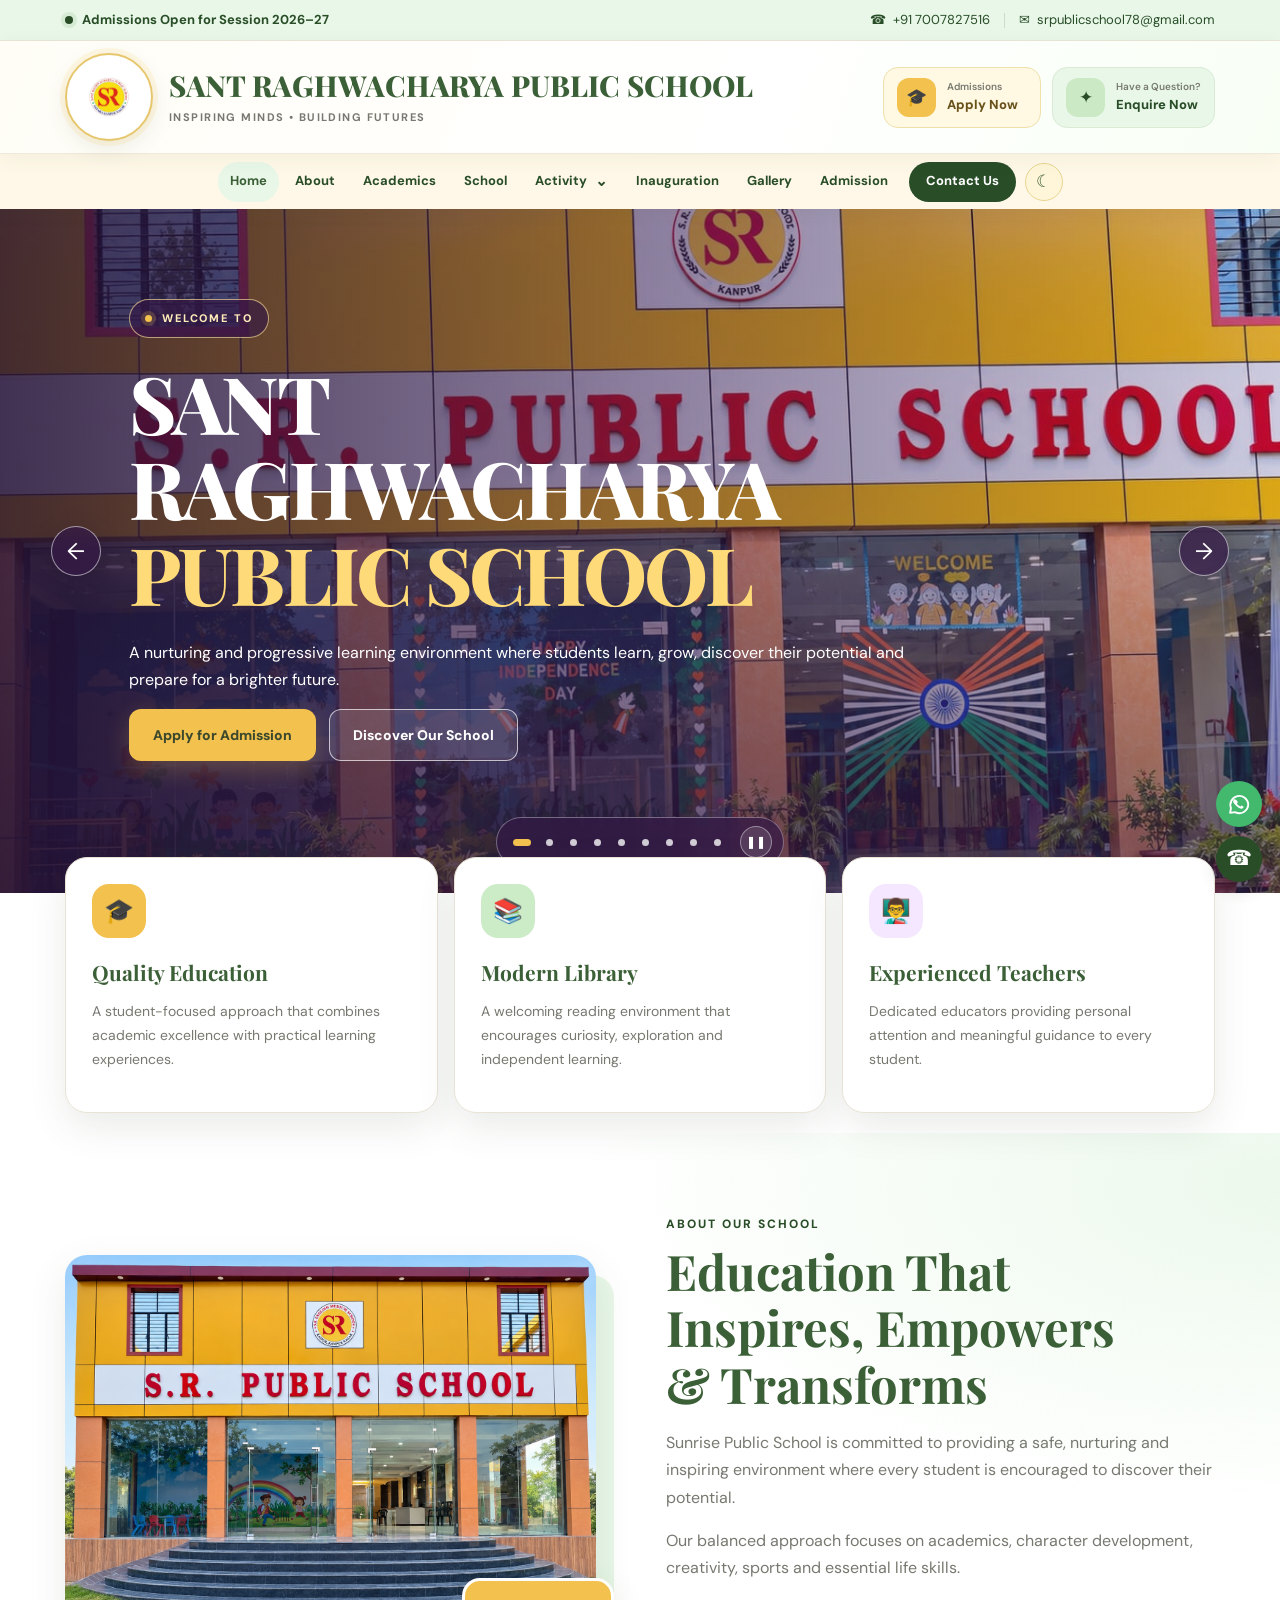
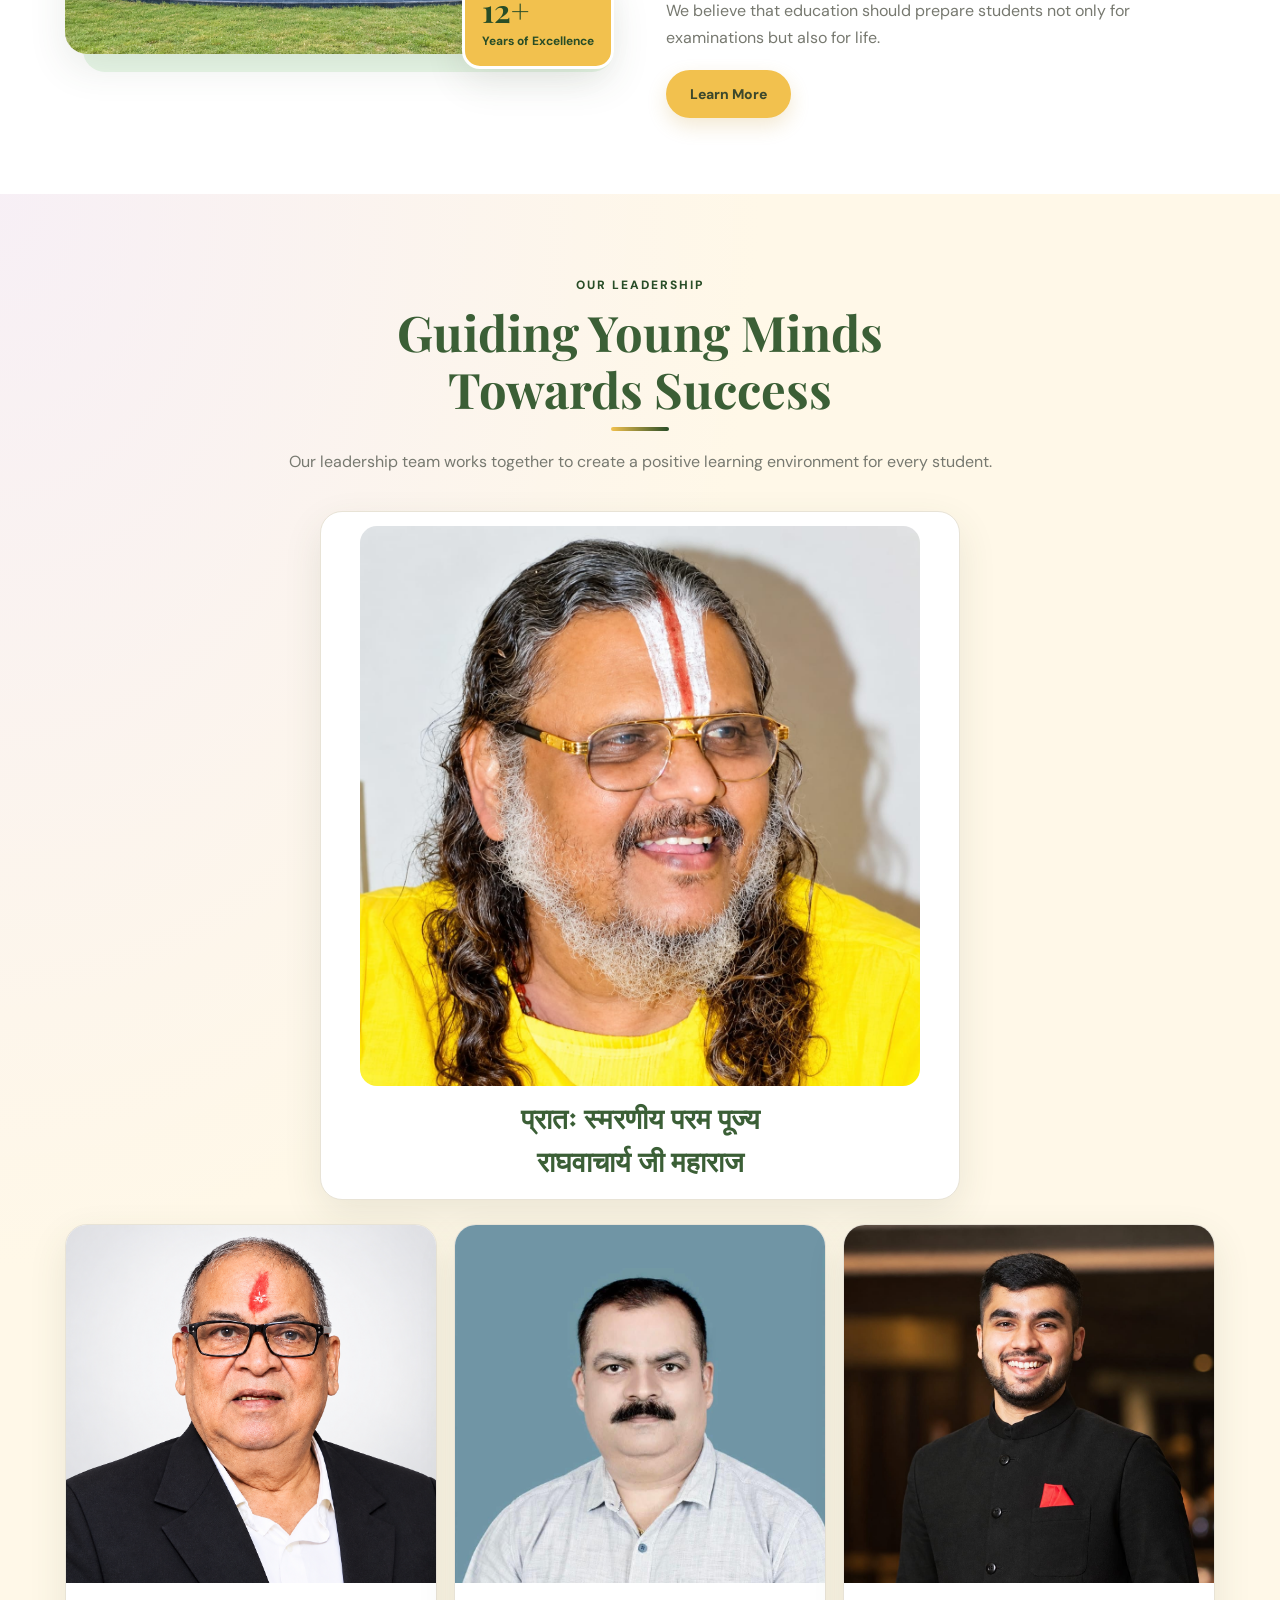
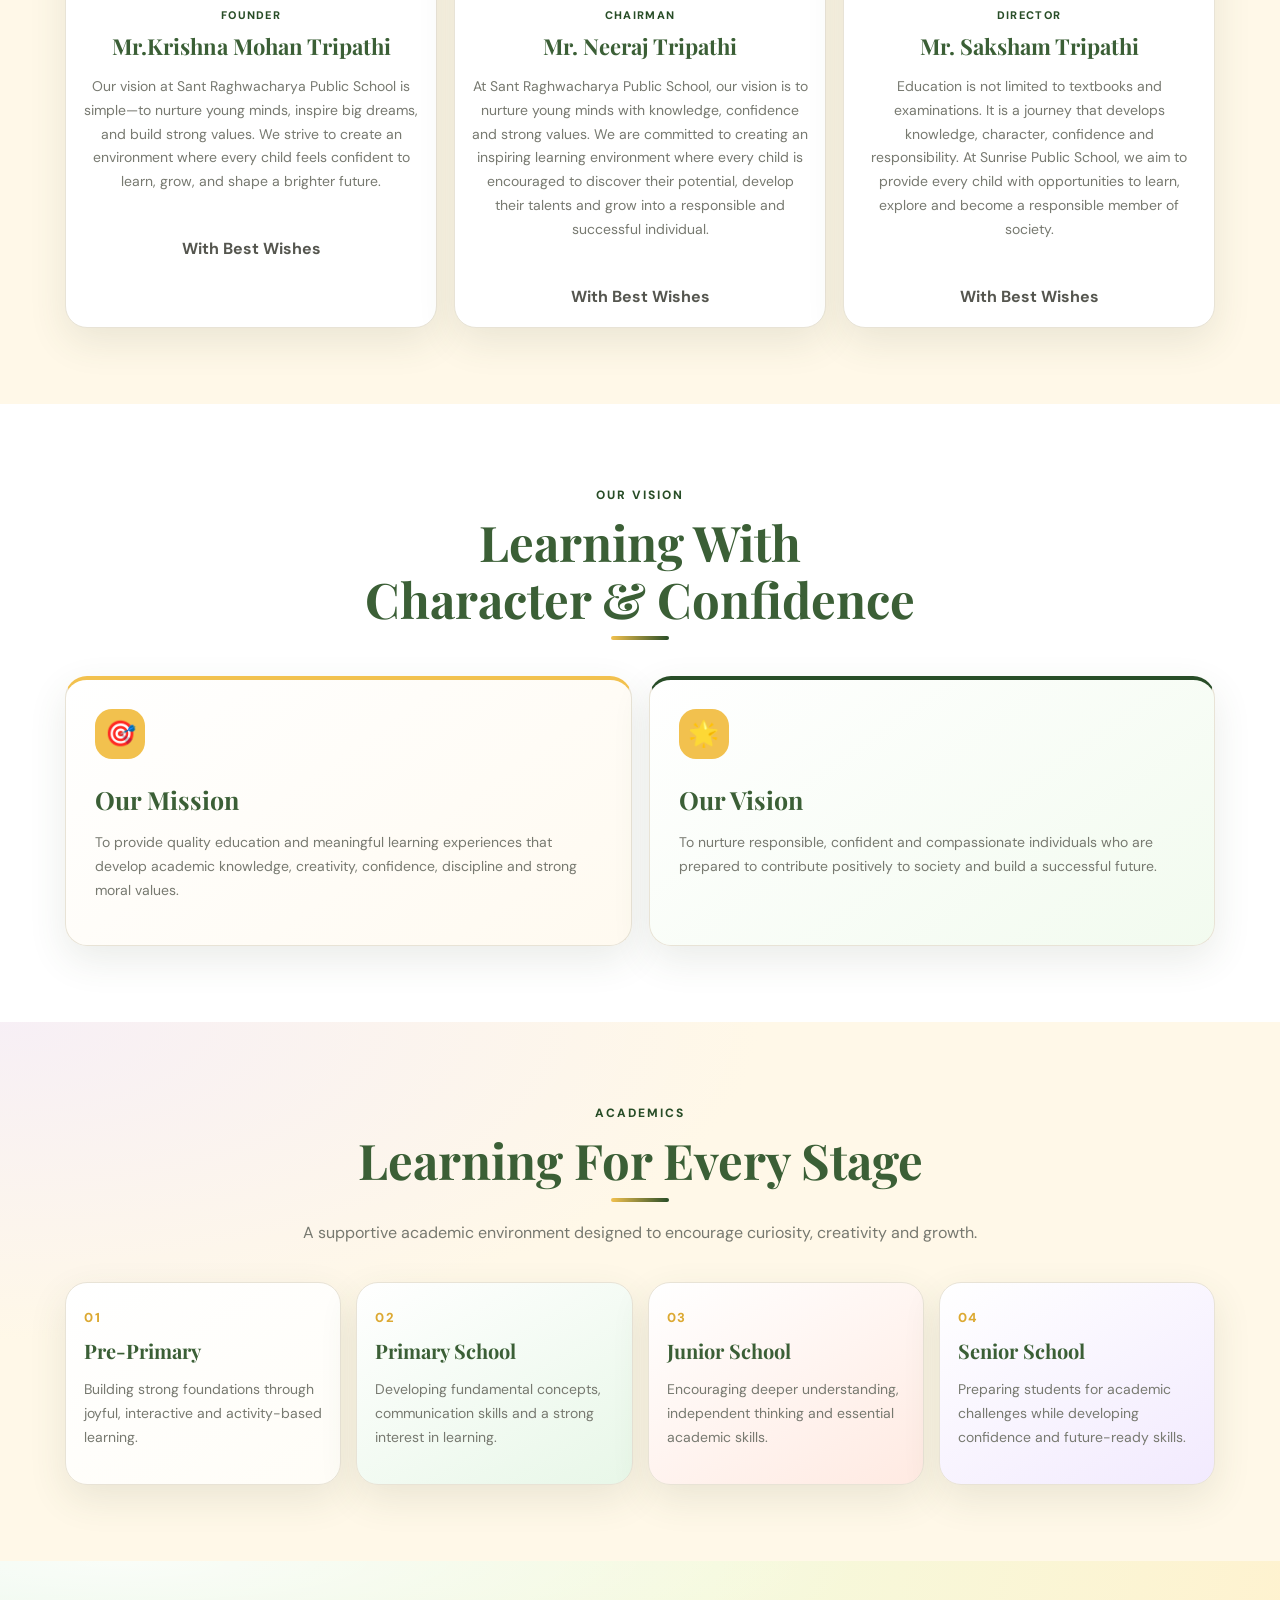
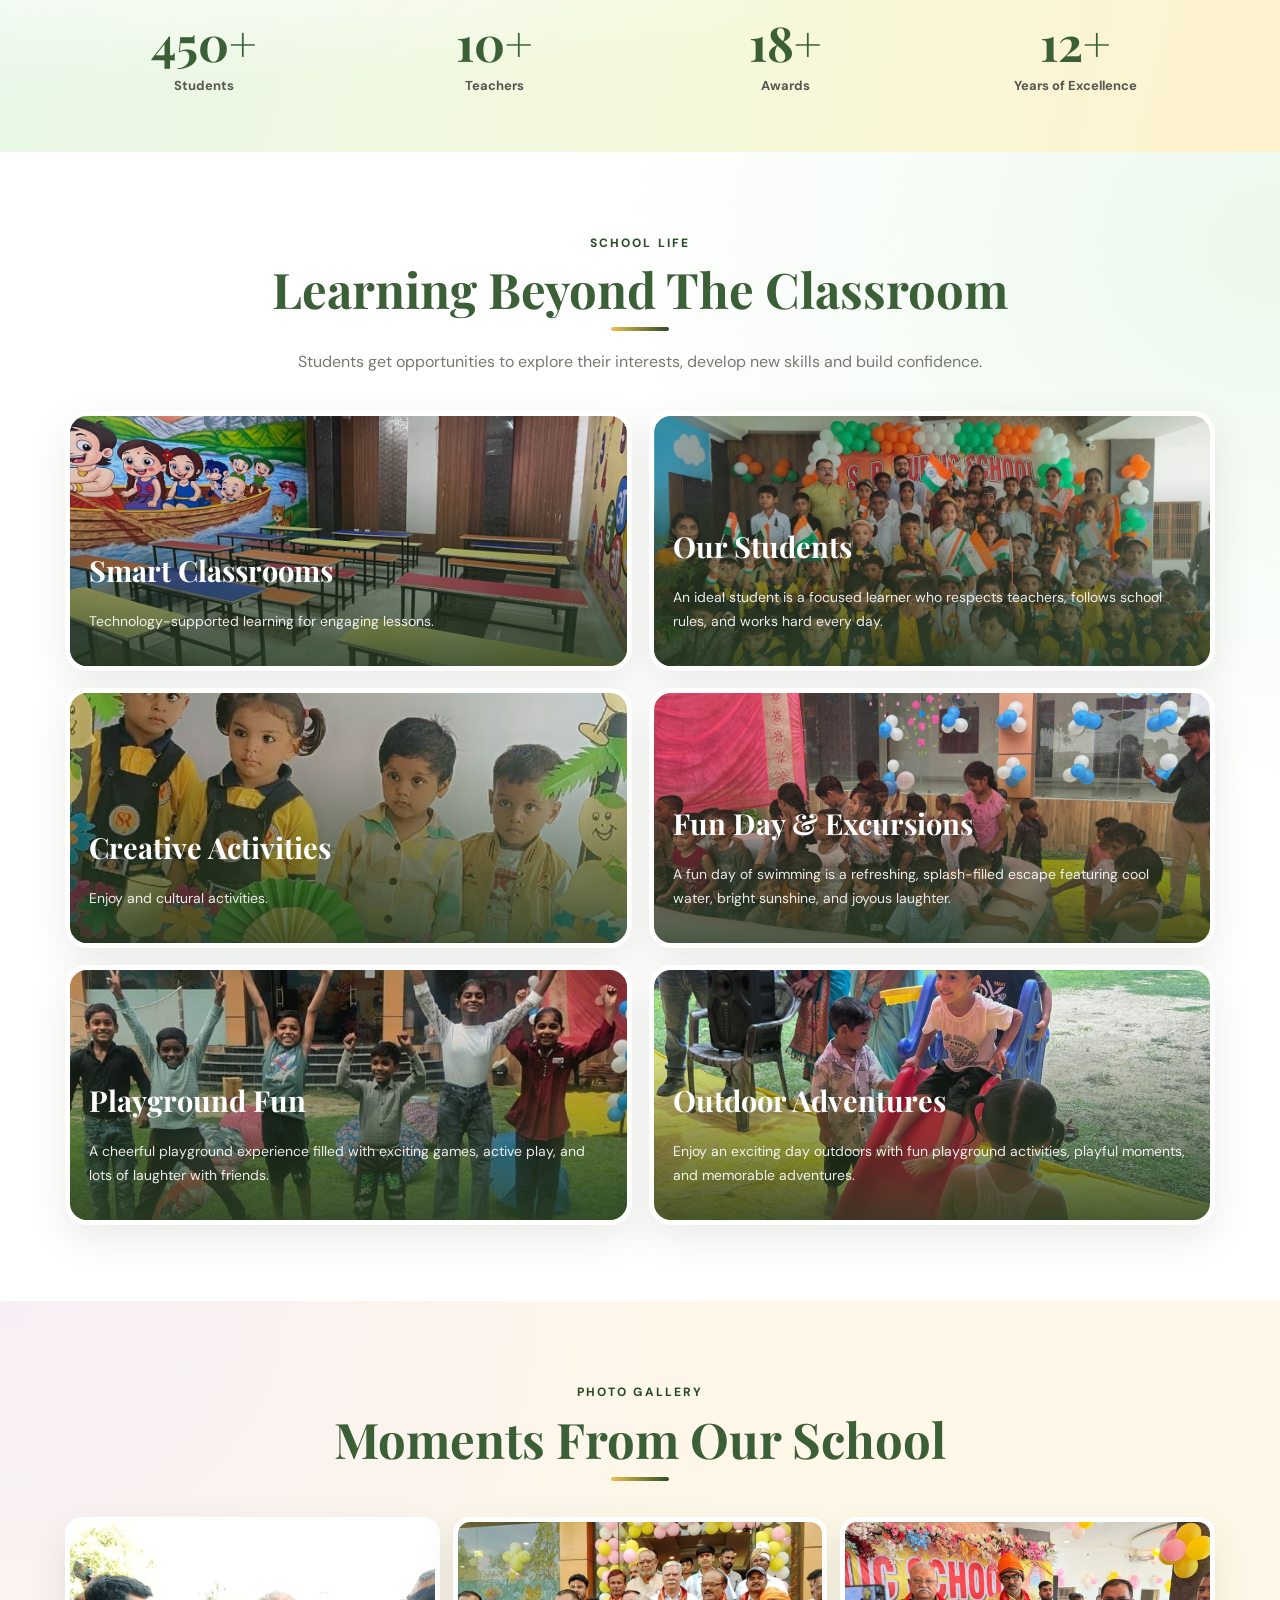
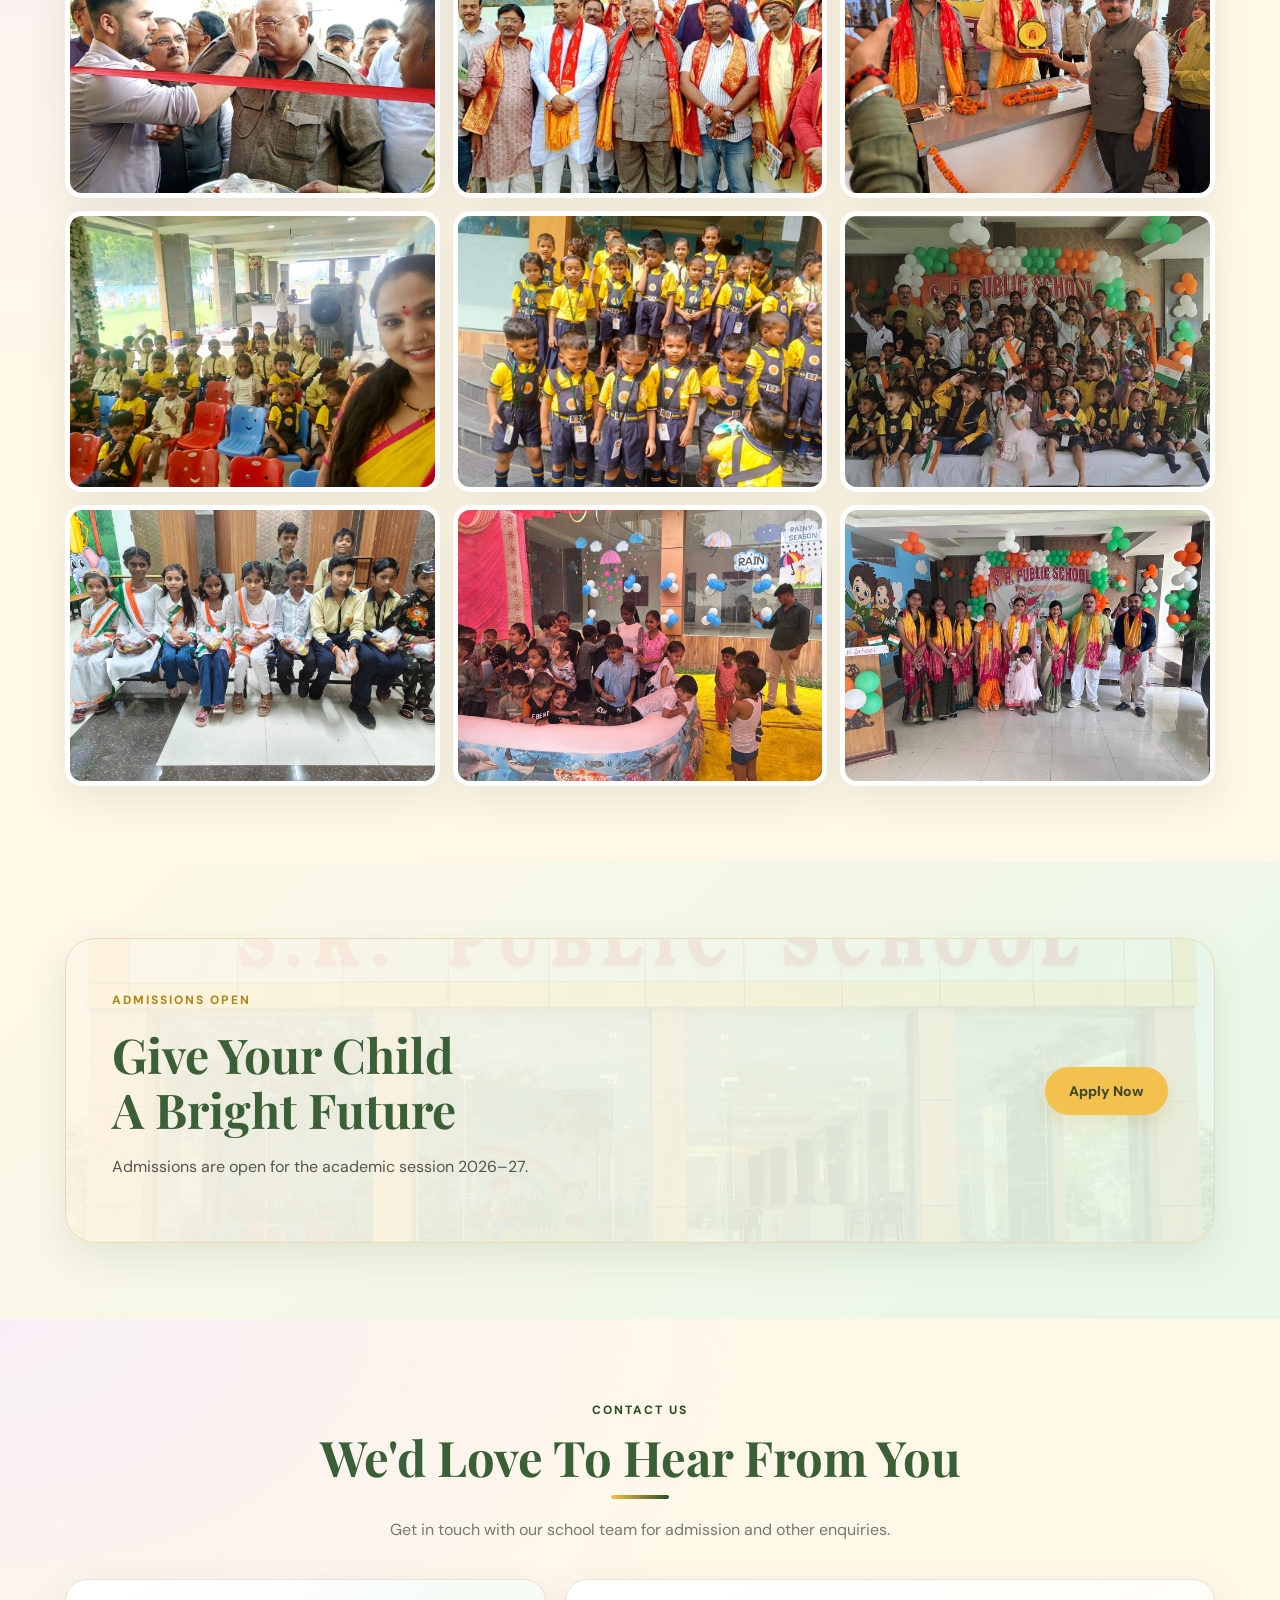
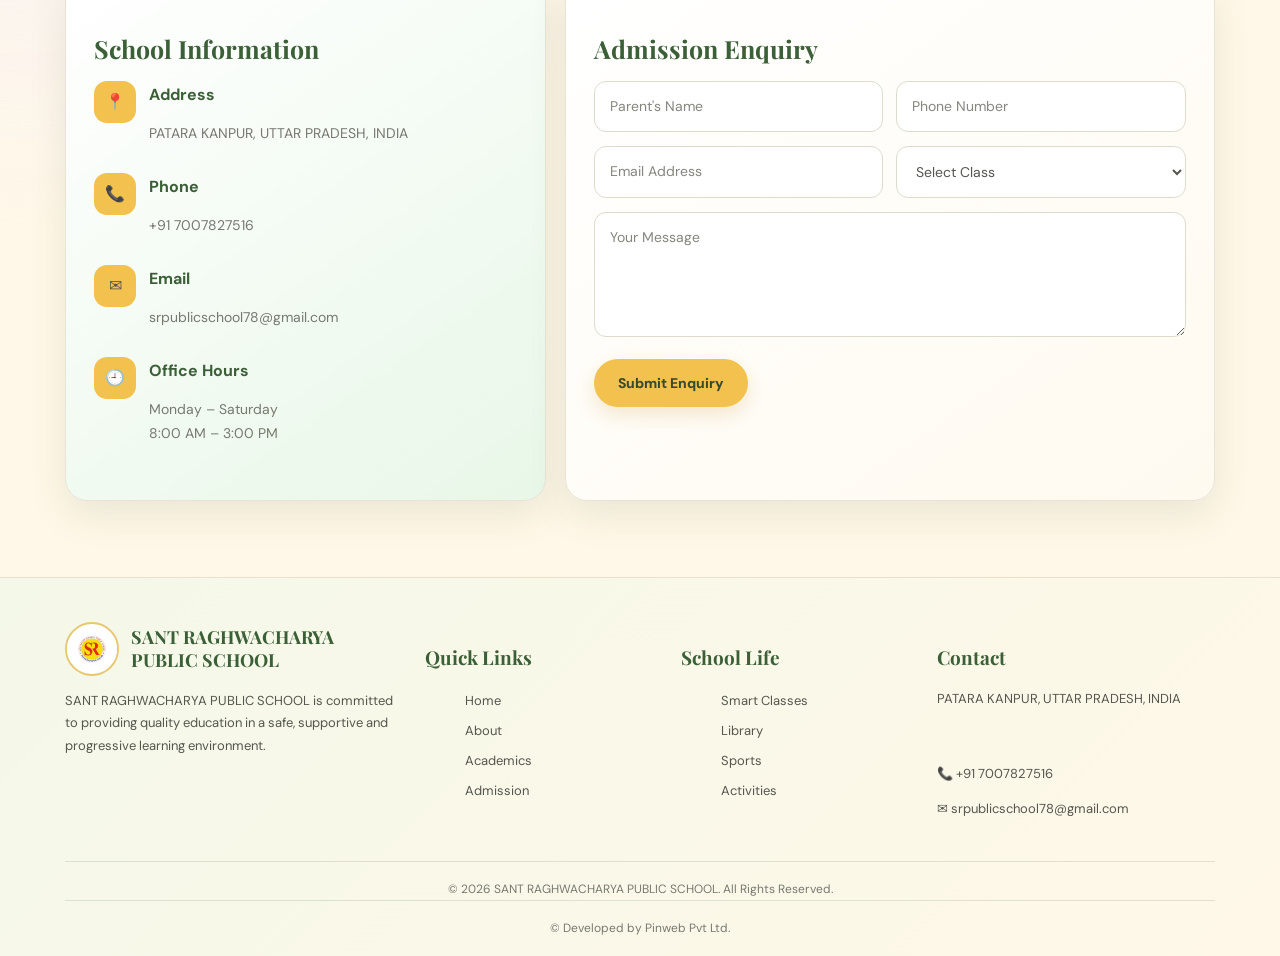
==== index.html @ ea69ce13 "add slide" ====
<!DOCTYPE html>
<html lang="en">

<head>
    <meta charset="UTF-8">

    <meta name="viewport" content="width=device-width, initial-scale=1.0">

    <meta name="description"
        content="Sant RaghavCharya  Public School - Inspiring Minds, Building Futures">

    <title>Sant RaghavCharya  Public School</title>

    <link rel="preconnect" href="https://fonts.googleapis.com">
    <link rel="preconnect" href="https://fonts.gstatic.com" crossorigin>

    <link
        href="https://fonts.googleapis.com/css2?family=DM+Sans:wght@400;500;600;700&family=Playfair+Display:wght@600;700;800&display=swap"
        rel="stylesheet">

    <link rel="stylesheet" href="css/style.css">
</head>

<body>

    <!-- ================= TOP BAR ================= -->


    <div class="topbar">
        <div class="container topbar-inner">
            <div class="top-admission" id="topAdmission">
                <span class="admission-dot" aria-hidden="true"></span>
                <span class="top-text">Admissions Open for Session 2026–27</span>
            </div>

            <div class="topbar-right">
                <a id="topPhone" href="#" aria-label="Call the school">
                    <span class="top-icon" aria-hidden="true">☎</span>
                    <span class="top-text"></span>
                </a>
                <span class="top-divider" aria-hidden="true"></span>
                <a id="topEmail" href="#" aria-label="Email the school">
                    <span class="top-icon" aria-hidden="true">✉</span>
                    <span class="top-text"></span>
                </a>
            </div>
        </div>
    </div>


<!-- =====================================================
     MAIN HEADER
===================================================== -->

<header class="main-header">

    <div class="container header-inner">

        <!-- LOGO -->
        <a href="#home" class="school-brand">

            <div class="school-logo">
                <img
                    id="schoolLogo"
                    src="assets/logo.png"
                    alt="School Logo"
                >
            </div>

            <div class="school-info">
                <h2 id="schoolName">School Name</h2>
                <span id="schoolTagline">
                    Excellence in Education
                </span>
            </div>

        </a>


        <!-- HEADER ACTIONS -->

        <div class="header-actions">

            <a href="#admission" class="header-action admission-action">
                <span class="action-icon">🎓</span>
                <span>
                    <small>Admissions</small>
                    <strong>Apply Now</strong>
                </span>
            </a>

            <a href="#contact" class="header-action enquiry-action">
                <span class="action-icon">✦</span>
                <span>
                    <small>Have a Question?</small>
                    <strong>Enquire Now</strong>
                </span>
            </a>

        </div>


        <!-- MOBILE MENU BUTTON -->

        <button
            class="menu-button"
            id="menuButton"
            type="button"
            aria-label="Open navigation menu"
            aria-controls="mainNavigation"
            aria-expanded="false">

            <span></span>
            <span></span>
            <span></span>

        </button>

    </div>

</header>



<!-- =====================================================
     NAVBAR
===================================================== -->

<div class="navigation">

    <div class="container navigation-inner">

        <nav id="mainNavigation">

            <ul class="nav-links" id="navLinks">

                <li>
                    <a href="#home" class="active">
                        Home
                    </a>
                </li>

                <li>
                    <a href="#about">
                        About
                    </a>
                </li>

                <li>
                    <a href="#academics">
                        Academics
                    </a>
                </li>

                <li>
                    <a href="#life">
                        School
                    </a>
                </li>


                <!-- ACTIVITY DROPDOWN -->

                <li class="nav-dropdown">

                    <button
                        class="nav-dropdown-toggle"
                        id="activityToggle"
                        type="button"
                        aria-expanded="false"
                        aria-controls="activityMenu">

                        Activity
                        <span class="dropdown-arrow">⌄</span>

                    </button>

                    <ul
                        class="nav-dropdown-menu"
                        id="activityMenu">

                        <li>
                            <a
                                target="_blank"
                                href="mango-party.html">
                                Mango Party
                            </a>
                        </li>

                        <li>
                            <a
                                target="_blank"
                                href="chips-frooty-party.html">
                                Chips & Frooty Party
                            </a>
                        </li>

                        <li>
                            <a
                                target="_blank"
                                href="swimming-activity.html">
                                Swimming Activity
                            </a>
                        </li>

                        <li>
                            <a
                                target="_blank"
                                href="annual-function.html">
                                Annual Function
                            </a>
                        </li>

                    </ul>

                </li>


                <li>
                    <a
                        target="_blank"
                        href="inauguration.html">
                        Inauguration
                    </a>
                </li>

                <li>
                    <a href="#gallery">
                        Gallery
                    </a>
                </li>

                <li>
                    <a href="#admission">
                        Admission
                    </a>
                </li>


                <!-- CONTACT BUTTON -->

                <li>
                    <a
                        href="#contact"
                        class="nav-contact">
                        Contact Us
                    </a>
                </li>


                <!-- THEME BUTTON -->

                <li class="theme-toggle-item">
                    <button
                        class="theme-toggle"
                        id="themeToggle"
                        type="button"
                        aria-label="Switch to night mode"
                        title="Switch to night mode"
                        aria-pressed="false">

                        ☾

                    </button>
                </li>

            </ul>

        </nav>

    </div>

</div>

    <!-- ================= HERO ================= -->

    <main>

        <section class="hero" id="home" aria-label="Welcome to our school">

            <div class="hero-slides" aria-hidden="true">
                <img class="hero-slide" src="assets/hero3.jpeg" alt="School photo 2" aria-hidden="true">              
                <img class="hero-slide" src="assets/hero1.jpeg" alt="School photo 2" aria-hidden="true">
                <img class="hero-slide" src="assets/hero2.jpeg" alt="School photo 2" aria-hidden="true">
                <img class="hero-slide" src="assets/slide-4.jpg" alt="School photo 4" aria-hidden="true">
                <img class="hero-slide" src="assets/slide-5.png" alt="School photo 5" aria-hidden="true">
                <img class="hero-slide" src="assets/slide-6.jpg" alt="School photo 6" aria-hidden="true">
                <img class="hero-slide" src="assets/slide-7.png" alt="School photo 7" aria-hidden="true">
                <img class="hero-slide" src="assets/slide-8.jpg" alt="School photo 8" aria-hidden="true">
                <img class="hero-slide" src="assets/slide-9.jpg" alt="School photo 9" aria-hidden="true">
            </div>

            <div class="hero-overlay"></div>

            <div class="container hero-container">

                <div class="hero-content">

                    <span class="hero-label">
                        Welcome to
                    </span>

                    <h1 id="heroTitle"></h1>

                    <p id="heroDescription"></p>

                    <div class="hero-buttons">

                        <a href="#admission" class="btn btn-primary">
                            Apply for Admission
                        </a>

                        <a href="#about" class="btn btn-outline">
                            Discover Our School
                        </a>

                    </div>

                </div>

            </div>

            <div class="hero-slider-side-controls" role="group" aria-label="Change hero photo">
                <button class="hero-slider-arrow" type="button" data-slide-direction="previous" aria-label="Previous photo">&#8592;</button>
                <button class="hero-slider-arrow" type="button" data-slide-direction="next" aria-label="Next photo">&#8594;</button>
            </div>

            <div class="hero-slider-controls" role="group" aria-label="Photo slider controls">
                <div class="hero-slider-dots" role="group" aria-label="Choose a photo">
                </div>
                <button class="hero-slider-toggle" type="button" aria-label="Pause automatic photo rotation" aria-pressed="false" title="Pause automatic photo rotation">&#10074;&#10074;</button>
            </div>

        </section>


        <!-- ================= FEATURES ================= -->

        <section class="features-section">

            <div class="container">

                <div class="feature-grid" id="featureGrid">
                    <!-- JS -->
                </div>

            </div>

        </section>


        <!-- ================= ABOUT ================= -->

        <section class="section" id="about">

            <div class="container about-grid">

                <div class="about-image">

                    <img id="campusImage"
                        src="assets/campus.jpg"
                        alt="School Campus">

                    <div class="experience-box">

                        <strong id="experienceYears">
                            12+
                        </strong>

                        <span>
                            Years of Excellence
                        </span>

                    </div>

                </div>


                <div class="about-content">

                    <span class="section-label">
                        About Our School
                    </span>

                    <h2 id="aboutTitle"></h2>

                    <div id="aboutDescription"></div>

                    <a href="#contact" class="btn btn-primary">
                        Learn More
                    </a>

                </div>

            </div>

        </section>


        <!-- ================= LEADERSHIP ================= -->

        <section class="section light-section">

            <div class="container">

                <div class="section-heading">

                    <span class="section-label">
                        Our Leadership
                    </span>

                    <h2>
                        Guiding Young Minds Towards Success
                    </h2>

                    <p>
                        Our leadership team works together to create
                        a positive learning environment for every student.
                    </p>

                </div>


                <div class="leadership-feature">
                    <img src="assets/inspiration.jpeg" alt="Students celebrating and learning together at school" loading="lazy">
                    <div class="leadership-caption">
                        प्रातः स्मरणीय परम पूज्य<br>
                        राघवाचार्य जी महाराज
                    </div>
                </div>


                <div class="leaders-grid" id="leadersGrid">
                    <!-- JS -->
                </div>

            </div>

        </section>


        <!-- ================= VISION ================= -->

        <section class="section">

            <div class="container">

                <div class="section-heading">

                    <span class="section-label">
                        Our Vision
                    </span>

                    <h2>
                        Learning With Character & Confidence
                    </h2>

                </div>


                <div class="vision-grid">

                    <div class="vision-card">

                        <div class="vision-icon">
                            🎯
                        </div>

                        <h3>
                            Our Mission
                        </h3>

                        <p id="missionText"></p>

                    </div>


                    <div class="vision-card">

                        <div class="vision-icon">
                            🌟
                        </div>

                        <h3>
                            Our Vision
                        </h3>

                        <p id="visionText"></p>

                    </div>

                </div>

            </div>

        </section>


        <!-- ================= ACADEMICS ================= -->

        <section class="section light-section" id="academics">

            <div class="container">

                <div class="section-heading">

                    <span class="section-label">
                        Academics
                    </span>

                    <h2>
                        Learning For Every Stage
                    </h2>

                    <p>
                        A supportive academic environment designed
                        to encourage curiosity, creativity and growth.
                    </p>

                </div>


                <div class="academic-grid" id="academicGrid">
                    <!-- JS -->
                </div>

            </div>

        </section>


        <!-- ================= STATS ================= -->

        <section class="stats-section">

            <div class="container stats-grid" id="statsGrid">
                <!-- JS -->
            </div>

        </section>


        <!-- ================= SCHOOL LIFE ================= -->

        <section class="section" id="life">

            <div class="container">

                <div class="section-heading">

                    <span class="section-label">
                        School Life
                    </span>

                    <h2>
                        Learning Beyond The Classroom
                    </h2>

                    <p>
                        Students get opportunities to explore their
                        interests, develop new skills and build confidence.
                    </p>

                </div>


                <div class="life-grid" id="lifeGrid">
                    <!-- JS -->
                </div>

            </div>

        </section>


        <!-- ================= GALLERY ================= -->

        <section class="section light-section" id="gallery">

            <div class="container">

                <div class="section-heading">

                    <span class="section-label">
                        Photo Gallery
                    </span>

                    <h2>
                        Moments From Our School
                    </h2>

                </div>

                <div class="gallery-grid" id="galleryGrid">
                    <!-- JS -->
                </div>

            </div>

        </section>


        <!-- ================= ADMISSION ================= -->

        <section class="admission-section" id="admission">

            <div class="container">

                <div class="admission-box">

                    <div>

                        <span class="section-label">
                            Admissions Open
                        </span>

                        <h2>
                            Give Your Child<br>
                            A Bright Future
                        </h2>

                        <p id="admissionText"></p>

                    </div>


                    <a href="#contact" class="btn btn-primary">
                        Apply Now
                    </a>

                </div>

            </div>

        </section>


        <!-- ================= CONTACT ================= -->

        <section class="section light-section" id="contact">

            <div class="container">

                <div class="section-heading">

                    <span class="section-label">
                        Contact Us
                    </span>

                    <h2>
                        We'd Love To Hear From You
                    </h2>

                    <p>
                        Get in touch with our school team for
                        admission and other enquiries.
                    </p>

                </div>


                <div class="contact-grid">

                    <div class="contact-info">

                        <h3>
                            School Information
                        </h3>


                        <div class="contact-item">

                            <div class="contact-icon">
                                📍
                            </div>

                            <div>
                                <strong>Address</strong>
                                <p id="contactAddress"></p>
                            </div>

                        </div>


                        <div class="contact-item">

                            <div class="contact-icon">
                                📞
                            </div>

                            <div>
                                <strong>Phone</strong>
                                <p id="contactPhone"></p>
                            </div>

                        </div>


                        <div class="contact-item">

                            <div class="contact-icon">
                                ✉
                            </div>

                            <div>
                                <strong>Email</strong>
                                <p id="contactEmail"></p>
                            </div>

                        </div>


                        <div class="contact-item">

                            <div class="contact-icon">
                                🕘
                            </div>

                            <div>
                                <strong>Office Hours</strong>
                                <p id="officeHours"></p>
                            </div>

                        </div>

                    </div>


                    <div class="contact-form">

                        <h3>
                            Admission Enquiry
                        </h3>


                        <form id="enquiryForm">

                            <div class="form-row">

                                <input
                                    type="text"
                                    name="parent"
                                    placeholder="Parent's Name"
                                    required
                                >

                                <input
                                    type="tel"
                                    name="phone"
                                    placeholder="Phone Number"
                                    required
                                >

                            </div>


                            <div class="form-row">

                                <input
                                    type="email"
                                    name="email"
                                    placeholder="Email Address"
                                    required
                                >


                                <select name="class" required>

                                    <option value="">
                                        Select Class
                                    </option>

                                    <option>Nursery</option>
                                    <option>LKG</option>
                                    <option>UKG</option>
                                    <option>Class 1</option>
                                    <option>Class 2</option>
                                    <option>Class 3</option>
                                    <option>Class 4</option>
                                    <option>Class 5</option>
                                    <option>Class 6</option>
                                    <option>Class 7</option>
                                    <option>Class 8</option>
                                    <option>Class 9</option>
                                    <option>Class 10</option>
                                    <option>Class 11</option>
                                    <option>Class 12</option>

                                </select>

                            </div>


                            <textarea
                                name="message"
                                placeholder="Your Message"
                                required
                            ></textarea>


                            <button
                                type="submit"
                                class="btn btn-primary"
                            >
                                Submit Enquiry
                            </button>

                        </form>

                    </div>

                </div>

            </div>

        </section>

    </main>


    <!-- ================= FOOTER ================= -->

    <footer>

        <div class="container footer-grid">

            <div class="footer-brand">

                <div class="footer-logo">

                    <img
                        id="footerLogo"
                        src="assets/logo.png"
                        alt="School Logo"
                    >

                    <strong id="footerSchoolName"></strong>

                </div>

                <p id="footerDescription"></p>

            </div>


            <div>

                <h3>
                    Quick Links
                </h3>

                <ul class="footer-links">

                    <li>
                        <a href="#home">Home</a>
                    </li>

                    <li>
                        <a href="#about">About</a>
                    </li>

                    <li>
                        <a href="#academics">Academics</a>
                    </li>

                    <li>
                        <a href="#admission">Admission</a>
                    </li>

                </ul>

            </div>


            <div>

                <h3>
                    School Life
                </h3>

                <ul class="footer-links">

                    <li>
                        <a href="#life">Smart Classes</a>
                    </li>

                    <li>
                        <a href="#life">Library</a>
                    </li>

                    <li>
                        <a href="#life">Sports</a>
                    </li>

                    <li>
                        <a href="#life">Activities</a>
                    </li>

                </ul>

            </div>


            <div>

                <h3>
                    Contact
                </h3>

                <p id="footerAddress"></p>

                <br>

                <p id="footerPhone"></p>

                <p id="footerEmail"></p>

            </div>

        </div>


        <div class="container copyright">

            © <span id="currentYear"></span>

            <span id="copyrightName"></span>.

            All Rights Reserved.

        </div>

        <div class="container copyright">

            © <span id="currentYear"></span>

            <span id="copyrightName"></span>

            Developed by Pinweb Pvt Ltd.

        </div>

    </footer>


    <!-- BACK TO TOP -->

    <div class="floating-actions" aria-label="Quick contact actions">
        <a class="floating-action whatsapp-action" href="https://wa.me/917007827516" target="_blank" rel="noopener noreferrer" aria-label="Chat with us on WhatsApp" title="WhatsApp">
            <svg class="whatsapp-icon" viewBox="0 0 24 24" aria-hidden="true" focusable="false">
                <path d="M20.4 11.8a8.6 8.6 0 0 1-12.7 7.5L3 20l.8-4.5a8.6 8.6 0 1 1 16.6-3.7Z" fill="none" stroke="currentColor" stroke-linecap="round" stroke-linejoin="round" stroke-width="1.8" />
                <path d="M8.3 7.4 7.5 7c-.3-.1-.6 0-.8.3l-.6.8c-.2.3-.3.6-.2 1.1.3 1.5 1.8 3.2 3.4 4.5s3.2 2.2 4.8 2.4c.5 0 .8-.1 1-.4l.7-.8c.2-.2.2-.6 0-.8l-1.3-1c-.2-.2-.6-.2-.8 0l-.5.5c-.2.2-.5.3-.8.1a8 8 0 0 1-2.7-2.2c-.2-.3-.2-.6.1-.8l.4-.4c.2-.3.2-.6.1-.8L9.2 7.8c-.2-.3-.6-.5-.9-.4Z" fill="currentColor" />
            </svg>
        </a>
        <a class="floating-action call-action" href="tel:+917007827516" aria-label="Call 7007827516" title="Call us">☎</a>
        <button class="back-top" id="backTop" type="button" aria-label="Back to top" title="Back to top">↑</button>
    </div>


    <script src="js/script.js"></script>

</body>

</html>
---- css/style.css ----
﻿/* =========================================================
   SCHOOL WEBSITE - BRIGHT PREMIUM THEME
========================================================= */

:root {
    color-scheme: light;
    --green: #3b5f36;
    --green-deep: #284d27;
    --green-accent: #284d27;
    --gold: #f2c14e;
    --gold-deep: #dca932;
    --cream: #fff8e8;
    --white: #fff;
    --mint: #e8f7e8;
    --peach: #ffeae2;
    --lavender: #f2eafe;
    --text: #55564f;
    --muted: #777970;
    --border: #e8e3d6;
    --surface: #fff;
    --shadow: 0 14px 38px rgba(64, 82, 52, .11);
    --shadow-hover: 0 22px 48px rgba(64, 82, 52, .17);
    --radius: 22px;
    --radius-sm: 14px;
    --section-space: clamp(52px, 6vw, 76px);
    --card-space: clamp(20px, 2.5vw, 26px);
    --heading: "Playfair Display", Georgia, serif;
    --body: "DM Sans", Arial, sans-serif;
    --container: 1150px;
}

* {
    box-sizing: border-box;
}

html {
    scroll-behavior: smooth;
    overflow-x: clip;
    scroll-padding-top: 24px;
}

body {
    margin: 0;
    overflow-x: clip;
    background: var(--white);
    color: var(--text);
    font-family: var(--body);
    font-size: 16px;
    line-height: 1.7;
    -webkit-font-smoothing: antialiased;
}

img,
svg {
    display: block;
    max-width: 100%;
}

img {
    height: auto;
}

a {
    color: inherit;
    text-decoration: none;
}

button,
input,
textarea,
select {
    font: inherit;
}

button {
    cursor: pointer;
}

ul {
    list-style: none;
}

.container {
    width: min(var(--container), calc(100% - 48px));
    margin-inline: auto;
}

:focus-visible {
    outline: 3px solid var(--gold-deep);
    outline-offset: 3px;
}

/* Shared sections, headings and buttons */
.section {
    padding: var(--section-space) 0;
    background: var(--white);
}

.light-section {
    background:
        radial-gradient(ellipse at 0 0, rgba(242, 234, 254, .62), transparent 42%),
        var(--cream);
}

#about,
#life {
    background:
        radial-gradient(ellipse at 100% 8%, rgba(232, 247, 232, .8), transparent 38%),
        var(--white);
}

.section-heading {
    max-width: 760px;
    margin: 0 auto clamp(24px, 3vw, 36px);
    text-align: center;
}

.section-label {
    display: inline-block;
    margin-bottom: 10px;
    color: var(--green-accent);
    font-size: 12px;
    font-weight: 800;
    letter-spacing: .17em;
    line-height: 1.4;
    text-transform: uppercase;
}

.section-heading h2,
.about-content h2 {
    color: var(--green);
    font-family: var(--heading);
    font-size: clamp(31px, 4.2vw, 49px);
    font-weight: 700;
    line-height: 1.16;
    text-wrap: balance;
}

.section-heading h2 {
    position: relative;
    width: fit-content;
    max-width: 100%;
    margin: 0 auto 17px;
    padding-bottom: 13px;
}

.section-heading h2::after {
    position: absolute;
    bottom: 0;
    left: 50%;
    width: 58px;
    height: 4px;
    border-radius: 4px;
    background: linear-gradient(90deg, var(--gold), var(--green-accent));
    content: "";
    transform: translateX(-50%);
}

.section-heading p,
.about-content p {
    color: var(--muted);
}

.btn {
    display: inline-flex;
    min-height: 48px;
    align-items: center;
    justify-content: center;
    gap: 8px;
    padding: 12px 23px;
    border: 1px solid transparent;
    border-radius: 999px;
    font-size: 14px;
    font-weight: 800;
    line-height: 1.3;
    text-align: center;
    transition: transform .2s ease, box-shadow .2s ease, background .2s ease;
}

.btn:hover {
    transform: translateY(-2px);
}

.btn-primary {
    background: var(--gold);
    color: #3c482c;
    box-shadow: 0 8px 20px rgba(196, 145, 35, .2);
}

.btn-primary:hover {
    background: #f7d274;
    box-shadow: 0 12px 26px rgba(196, 145, 35, .27);
}

.btn-outline {
    border-color: rgba(255, 255, 255, .78);
    background: rgba(255, 255, 255, .13);
    color: var(--white);
    backdrop-filter: blur(8px);
}

.btn-outline:hover {
    background: var(--white);
    color: var(--green);
}

/* Top contact bar */
.topbar {
    border-bottom: 1px solid #e9e5d8;
    background: var(--mint);
    color: var(--green-deep);
    font-size: 13px;
}

.topbar-inner {
    display: flex;
    min-height: 40px;
    align-items: center;
    justify-content: space-between;
    gap: 16px;
}

.top-admission,
.topbar-right,
.topbar-right a {
    display: flex;
    align-items: center;
}

.top-admission {
    gap: 9px;
    font-weight: 700;
}

.admission-dot {
    width: 8px;
    height: 8px;
    flex: 0 0 8px;
    border-radius: 50%;
    background: var(--green-accent);
    box-shadow: 0 0 0 4px rgba(110, 173, 101, .16);
}

.topbar-right {
    flex-wrap: wrap;
    justify-content: flex-end;
    gap: 14px;
}

.topbar-right a {
    gap: 7px;
    transition: color .2s ease;
}

.topbar-right a:hover,
.top-icon {
    color: var(--green-accent);
}

.top-divider {
    width: 1px;
    height: 15px;
    background: #cbdcc8;
}

/* Header and brand */
.main-header {
    position: relative;
    z-index: 100;
    border-bottom: 1px solid #efe9dc;
    background: linear-gradient(110deg, #fffdf6, var(--white) 58%, #f8fff5);
    box-shadow: 0 5px 20px rgba(64, 82, 52, .06);
}

.header-inner {
    display: flex;
    min-height: 112px;
    align-items: center;
    justify-content: space-between;
    gap: 24px;
}

.school-brand {
    display: flex;
    min-width: 0;
    align-items: center;
    gap: 16px;
}

.school-logo {
    display: grid;
    width: 88px;
    height: 88px;
    flex: 0 0 88px;
    place-items: center;
    padding: 6px;
    border: 2px solid #e7c76e;
    border-radius: 50%;
    background: var(--white);
    box-shadow: 0 0 0 5px rgba(242, 193, 78, .12), 0 8px 22px rgba(64, 82, 52, .1);
}

.school-logo img {
    width: 100%;
    height: 100%;
    border-radius: 50%;
    object-fit: contain;
}

.school-info {
    display: flex;
    min-width: 0;
    flex-direction: column;
}

.school-info h2 {
    margin: 0;
    color: var(--green);
    font-family: var(--heading);
    font-size: clamp(19px, 2.3vw, 29px);
    font-weight: 800;
    line-height: 1.2;
    overflow-wrap: anywhere;
}

.school-info span {
    margin-top: 5px;
    color: var(--muted);
    font-size: 11px;
    font-weight: 700;
    letter-spacing: .13em;
    text-transform: uppercase;
}

.header-actions {
    display: flex;
    align-items: center;
    gap: 11px;
    margin-left: auto;
}

.header-action {
    display: flex;
    min-width: 158px;
    align-items: center;
    gap: 11px;
    padding: 10px 13px;
    border: 1px solid transparent;
    border-radius: 15px;
    transition: transform .2s ease, box-shadow .2s ease;
}

.header-action:hover {
    transform: translateY(-3px);
    box-shadow: var(--shadow);
}

.admission-action {
    border-color: #efdfa9;
    background: #fff8e3;
    color: #69521a;
}

.enquiry-action {
    border-color: #d9ead5;
    background: var(--mint);
    color: var(--green-deep);
}

.action-icon {
    display: grid;
    width: 39px;
    height: 39px;
    flex: 0 0 39px;
    place-items: center;
    border-radius: 12px;
    background: var(--gold);
    color: var(--green-deep);
    font-size: 17px;
}

.enquiry-action .action-icon {
    background: #cce9c5;
}

.header-action small,
.header-action strong {
    display: block;
    line-height: 1.35;
}

.header-action small {
    color: var(--muted);
    font-size: 10px;
    font-weight: 600;
}

.header-action strong {
    margin-top: 2px;
    font-size: 13px;
    font-weight: 800;
}

.menu-button {
    display: none;
    width: 44px;
    height: 44px;
    flex: 0 0 44px;
    flex-direction: column;
    align-items: center;
    justify-content: center;
    gap: 5px;
    border: 1px solid var(--border);
    border-radius: 13px;
    background: var(--white);
}

.menu-button span {
    width: 20px;
    height: 2px;
    border-radius: 2px;
    background: var(--green);
    transition: transform .2s ease;
}

/* Navigation */
.navigation {
    position: relative;
    z-index: 90;
    background: var(--cream);
    box-shadow: 0 5px 16px rgba(64, 82, 52, .06);
}

.navigation-inner {
    display: flex;
    justify-content: center;
}

#mainNavigation {
    width: 100%;
}

.nav-links {
    display: flex;
    min-height: 55px;
    align-items: center;
    justify-content: center;
    gap: 4px;
    margin: 0;
    padding: 0;
}

.nav-links > li {
    position: relative;
}

.nav-links > li > a,
.nav-dropdown-toggle {
    display: flex;
    min-height: 40px;
    align-items: center;
    justify-content: center;
    gap: 8px;
    padding: 8px 12px;
    border: 0;
    border-radius: 999px;
    background: transparent;
    color: var(--green-deep);
    font-size: 13px;
    font-weight: 700;
    white-space: nowrap;
    transition: color .2s ease, background .2s ease;
}

.nav-links > li > a:hover,
.nav-dropdown-toggle:hover,
.nav-links > li > a.active {
    background: var(--mint);
    color: var(--green);
}

.nav-contact,
.nav-contact:hover {
    margin-left: 5px;
    padding-inline: 17px !important;
    background: var(--green-accent) !important;
    color: var(--white) !important;
}

.nav-contact:hover {
    background: var(--green) !important;
}

.dropdown-arrow {
    font-size: 15px;
    transition: transform .2s ease;
}

.nav-dropdown:hover .dropdown-arrow,
.nav-dropdown:focus-within .dropdown-arrow,
.nav-dropdown.open .dropdown-arrow {
    transform: rotate(180deg);
}

.nav-dropdown::after {
    position: absolute;
    top: 100%;
    right: 0;
    left: 0;
    height: 9px;
    content: "";
}

.nav-dropdown-menu {
    position: absolute;
    top: calc(100% + 7px);
    left: 0;
    z-index: 10;
    min-width: 220px;
    margin: 0;
    padding: 8px;
    border: 1px solid var(--border);
    border-radius: 16px;
    background: var(--white);
    box-shadow: var(--shadow);
    opacity: 0;
    visibility: hidden;
    transform: translateY(7px);
    transition: opacity .2s ease, transform .2s ease, visibility .2s ease;
}

.nav-dropdown:hover .nav-dropdown-menu,
.nav-dropdown:focus-within .nav-dropdown-menu,
.nav-dropdown.open .nav-dropdown-menu {
    opacity: 1;
    visibility: visible;
    transform: translateY(0);
}

.nav-dropdown-menu li a {
    display: block;
    padding: 10px 12px;
    border-radius: 10px;
    color: var(--text);
    font-size: 13px;
    font-weight: 600;
    transition: background .2s ease, color .2s ease;
}

.nav-dropdown-menu li a:hover {
    background: var(--mint);
    color: var(--green);
}

.theme-toggle {
    display: grid;
    width: 38px;
    height: 38px;
    place-items: center;
    margin-left: 5px;
    border: 1px solid #e9d58f;
    border-radius: 50%;
    background: #fff6d9;
    color: var(--green);
    font-size: 17px;
    transition: transform .2s ease, background .2s ease;
}

.theme-toggle:hover {
    transform: rotate(12deg);
    background: var(--gold);
}

/* Hero and carousel */
.hero {
    position: relative;
    display: flex;
    min-height: clamp(560px, 76svh, 780px);
    align-items: center;
    isolation: isolate;
    overflow: hidden;
    background: #30144b;
}

.hero-slides {
    position: absolute;
    z-index: -2;
    inset: 0;
}

.hero-slide {
    position: absolute;
    inset: 0;
    width: 100%;
    height: 100%;
    object-fit: cover;
    object-position: center 42%;
    opacity: 0;
    transform: scale(1.015);
    transition: opacity .9s ease, transform 7s ease;
}

.hero-slide.is-active {
    opacity: 1;
    transform: scale(1.07);
}

.hero-overlay {
    position: absolute;
    z-index: -1;
    inset: 0;
    background:
        linear-gradient(90deg, rgba(37, 17, 53, .86), rgba(62, 29, 79, .56) 48%, rgba(83, 38, 105, .2)),
        linear-gradient(0deg, rgba(37, 17, 53, .48), transparent 52%);
}

.hero-container {
    position: relative;
    z-index: 2;
    width: min(var(--container), 92%);
}

.hero-content {
    width: min(820px, 82%);
    margin-left: clamp(48px, 5vw, 68px);
    padding: 90px 0 132px;
    color: var(--white);
    animation: hero-content-in .7s ease both;
}

.hero-label {
    display: inline-flex;
    align-items: center;
    gap: 10px;
    margin-bottom: 22px;
    padding: 9px 15px;
    border: 1px solid rgba(255, 226, 154, .65);
    border-radius: 999px;
    background: rgba(52, 25, 70, .66);
    color: #ffedb9;
    font-size: 11px;
    font-weight: 800;
    letter-spacing: .17em;
    text-transform: uppercase;
    backdrop-filter: blur(8px);
}

.hero-label::before {
    width: 7px;
    height: 7px;
    border-radius: 50%;
    background: var(--gold);
    box-shadow: 0 0 0 4px rgba(242, 193, 78, .2);
    content: "";
}

.hero h1 {
    max-width: 800px;
    margin: 0 0 22px;
    font-family: var(--heading);
    font-size: clamp(42px, 6.2vw, 84px);
    font-weight: 800;
    letter-spacing: -.035em;
    line-height: 1.08;
    text-wrap: balance;
}

.hero h1 span:not(.hero-title-primary) {
    color: #ffda79;
}

.hero h1 .hero-title-primary {
    color: var(--white);
    white-space: normal;
}

.hero-description {
    max-width: 590px;
    margin: 0 0 30px;
    color: rgba(255, 255, 255, .92);
    font-size: clamp(16px, 1.5vw, 19px);
    line-height: 1.75;
}

.hero-buttons {
    display: flex;
    flex-wrap: wrap;
    align-items: center;
    gap: 13px;
}

.hero-buttons .btn {
    min-height: 52px;
    padding-inline: 23px;
    border-radius: 12px;
}

.hero-buttons .btn-primary {
    box-shadow: 0 9px 24px rgba(242, 193, 78, .24);
}

.hero-buttons .btn-outline {
    border-color: rgba(255, 255, 255, .68);
    background: rgba(255, 255, 255, .1);
}

.hero-slider-side-controls {
    position: absolute;
    z-index: 3;
    inset: 0;
    display: flex;
    align-items: center;
    justify-content: space-between;
    padding: 0 clamp(14px, 4vw, 56px);
    pointer-events: none;
}

.hero-slider-arrow {
    display: grid;
    width: 50px;
    height: 50px;
    flex: 0 0 auto;
    place-items: center;
    margin: 0;
    border: 1px solid rgba(255, 255, 255, .55);
    border-radius: 50%;
    background: rgba(52, 25, 70, .7);
    box-shadow: 0 8px 24px rgba(25, 10, 36, .28);
    color: var(--white);
    font-size: 23px;
    pointer-events: auto;
    backdrop-filter: blur(10px);
    transition: transform .2s ease, background .2s ease;
}

.hero-slider-arrow:hover {
    transform: scale(1.08);
    background: rgba(91, 45, 111, .94);
}

.hero-slider-controls {
    position: absolute;
    z-index: 3;
    bottom: 26px;
    left: 50%;
    display: flex;
    width: max-content;
    max-width: calc(100% - 28px);
    align-items: center;
    gap: 12px;
    padding: 8px 11px;
    border: 1px solid rgba(255, 255, 255, .34);
    border-radius: 999px;
    background: rgba(52, 25, 70, .74);
    box-shadow: 0 8px 28px rgba(25, 10, 36, .24);
    transform: translateX(-50%);
    backdrop-filter: blur(12px);
}

.hero-slider-dots {
    display: flex;
    max-width: min(54vw, 350px);
    align-items: center;
    justify-content: center;
    gap: 3px;
}

.hero-slider-dot {
    display: grid;
    width: 21px;
    height: 30px;
    flex: 0 0 21px;
    place-items: center;
    padding: 0;
    border: 0;
    border-radius: 999px;
    background: transparent;
    transition: width .18s ease, flex-basis .18s ease;
}

.hero-slider-dot::before {
    width: 7px;
    height: 7px;
    border-radius: 999px;
    background: rgba(255, 255, 255, .78);
    content: "";
    transition: width .18s ease, background .18s ease;
}

.hero-slider-dot.is-active {
    width: 28px;
    flex-basis: 28px;
}

.hero-slider-dot.is-active::before {
    width: 18px;
    background: var(--gold);
}

.hero-slider-toggle {
    display: grid;
    width: 32px;
    height: 32px;
    flex: 0 0 auto;
    place-items: center;
    padding: 0;
    border: 1px solid rgba(255, 255, 255, .4);
    border-radius: 50%;
    background: rgba(255, 255, 255, .12);
    color: var(--white);
    font-size: 12px;
    line-height: 1;
    transition: transform .18s ease, background .18s ease;
}

.hero-slider-toggle:hover {
    transform: scale(1.06);
    background: rgba(255, 255, 255, .24);
}

.hero-slider-arrow:focus-visible,
.hero-slider-toggle:focus-visible,
.hero-slider-dot:focus-visible {
    outline: 2px solid #ffda79;
    outline-offset: 2px;
}

@keyframes hero-content-in {
    from { opacity: 0; transform: translateY(14px); }
    to { opacity: 1; transform: translateY(0); }
}

/* Feature cards */
.features-section {
    position: relative;
    z-index: 5;
    margin-top: -36px;
    padding-bottom: 20px;
}

.feature-grid {
    display: grid;
    grid-template-columns: repeat(3, minmax(0, 1fr));
    gap: 16px;
}

.feature-card,
.academic-card,
.vision-card,
.leader-card,
.leadership-feature,
.contact-info,
.contact-form {
    min-width: 0;
    border: 1px solid var(--border);
    border-radius: var(--radius);
    background: var(--surface);
    box-shadow: var(--shadow);
}

.feature-card,
.academic-card,
.vision-card,
.leader-card {
    transition: transform .25s ease, box-shadow .25s ease;
}

.feature-card:hover,
.academic-card:hover,
.vision-card:hover,
.leader-card:hover {
    transform: translateY(-5px);
    box-shadow: var(--shadow-hover);
}

.feature-card {
    padding: var(--card-space);
}

.feature-icon,
.vision-icon {
    display: grid;
    width: 54px;
    height: 54px;
    place-items: center;
    margin-bottom: 16px;
    border-radius: 17px;
    background: var(--gold);
    color: var(--green);
    font-size: 24px;
}

.feature-card:nth-child(3n + 2) .feature-icon {
    background: #ccecc8;
}

.feature-card:nth-child(3n) .feature-icon {
    background: #f4e7ff;
}

.feature-card h3,
.academic-card h3,
.vision-card h3,
.leader-content h3,
.contact-info h3,
.contact-form h3 {
    color: var(--green);
    font-family: var(--heading);
    line-height: 1.3;
}

.feature-card h3 {
    margin-bottom: 7px;
    font-size: 21px;
}

.feature-card p,
.academic-card p,
.vision-card p,
.leader-content p {
    color: var(--muted);
    font-size: 14px;
}

/* About */
.about-grid {
    display: grid;
    grid-template-columns: minmax(0, 1fr) minmax(0, 1fr);
    align-items: center;
    gap: clamp(28px, 4vw, 52px);
}

.about-image {
    position: relative;
    min-width: 0;
    padding: 0 18px 18px 0;
}

.about-image::before {
    position: absolute;
    z-index: 0;
    inset: 20px 0 0 18px;
    border-radius: var(--radius);
    background: var(--mint);
    content: "";
}

.about-image > img {
    position: relative;
    z-index: 1;
    width: 100%;
    aspect-ratio: 4 / 3;
    border-radius: var(--radius);
    box-shadow: var(--shadow);
    object-fit: cover;
}

.experience-box {
    position: absolute;
    z-index: 2;
    right: 0;
    bottom: 3px;
    padding: 13px 17px;
    border: 3px solid var(--white);
    border-radius: 18px;
    background: var(--gold);
    color: var(--green-deep);
    box-shadow: var(--shadow);
}

.experience-box strong {
    display: block;
    font-family: var(--heading);
    font-size: 32px;
    line-height: 1;
}

.experience-box span {
    font-size: 12px;
    font-weight: 700;
}

.about-content h2 {
    margin: 0 0 13px;
}

.about-content p {
    margin-bottom: 11px;
}

.about-content .btn {
    margin-top: 8px;
}

/* Leadership */
.leadership-feature {
    width: min(640px, 100%);
    margin: 0 auto 24px;
    padding: 14px;
    text-align: center;
}

.leadership-feature img {
    width: min(560px, 100%);
    aspect-ratio: 1;
    margin: 0 auto;
    border-radius: 17px;
    object-fit: cover;
    object-position: center;
}

.leadership-caption {
    margin-top: 12px;
    color: var(--green);
    font-family: "Nirmala UI", "Noto Serif Devanagari", serif;
    font-size: clamp(20px, 3vw, 28px);
    font-weight: 700;
    line-height: 1.55;
}

.leaders-grid {
    display: grid;
    max-width: var(--container);
    grid-template-columns: repeat(3, minmax(0, 1fr));
    gap: 17px;
    margin: 0 auto;
}

.leader-card {
    display: flex;
    flex-direction: column;
    overflow: hidden;
    text-align: center;
}

.leader-card img {
    width: 100%;
    height: clamp(240px, 28vw, 360px);
    object-fit: cover;
    object-position: center 30%;
}

.leader-content {
    padding: 17px;
}

.leader-role {
    color: var(--green-accent);
    font-size: 11px;
    font-weight: 800;
    letter-spacing: .12em;
    text-transform: uppercase;
}

.leader-content h3 {
    margin: 5px 0 8px;
    font-size: 22px;
}

/* Vision and academics */
.vision-grid,
.life-grid {
    display: grid;
    grid-template-columns: repeat(2, minmax(0, 1fr));
    gap: 17px;
}

.vision-card {
    padding: clamp(20px, 3vw, 29px);
    border-top: 4px solid var(--gold);
    background: linear-gradient(145deg, var(--white), #fffaf0);
}

.vision-card:nth-child(2) {
    border-top-color: var(--green-accent);
    background: linear-gradient(145deg, var(--white), #f2fbef);
}

.vision-icon {
    width: 50px;
    height: 50px;
    font-size: 25px;
}

.vision-card h3 {
    margin-bottom: 7px;
    font-size: 25px;
}

.academic-grid {
    display: grid;
    grid-template-columns: repeat(4, minmax(0, 1fr));
    gap: 15px;
}

.academic-card {
    padding: 20px 18px;
    background: linear-gradient(150deg, var(--white), #fffdf7);
}

.academic-card:nth-child(4n + 2) {
    background: linear-gradient(150deg, var(--white), var(--mint));
}

.academic-card:nth-child(4n + 3) {
    background: linear-gradient(150deg, var(--white), var(--peach));
}

.academic-card:nth-child(4n + 4) {
    background: linear-gradient(150deg, var(--white), var(--lavender));
}

.academic-number {
    color: var(--gold-deep);
    font-size: 13px;
    font-weight: 800;
    letter-spacing: .12em;
}

.academic-card h3 {
    margin: 8px 0;
    font-size: 20px;
}

/* Stats strip */
.stats-section {
    padding: clamp(34px, 4vw, 48px) 0;
    background:
        radial-gradient(ellipse at 10% 0, rgba(255, 255, 255, .74), transparent 45%),
        linear-gradient(105deg, var(--mint), #f5f9dc 54%, #fff2cf);
    color: var(--green);
}

.stats-grid {
    display: grid;
    grid-template-columns: repeat(4, minmax(0, 1fr));
    gap: 12px;
    text-align: center;
}

.stat {
    padding: 5px;
}

.stat strong {
    display: block;
    color: var(--green);
    font-family: var(--heading);
    font-size: clamp(32px, 4vw, 48px);
    line-height: 1.2;
}

.stat span {
    color: var(--text);
    font-size: 13px;
    font-weight: 700;
}

/* School life */
.life-card {
    position: relative;
    min-height: 260px;
    overflow: hidden;
    border: 5px solid var(--white);
    border-radius: var(--radius);
    background-color: var(--mint);
    background-position: center;
    background-size: cover;
    box-shadow: var(--shadow);
    transition: transform .25s ease, box-shadow .25s ease;
}

.life-card:hover {
    transform: translateY(-4px);
    box-shadow: var(--shadow-hover);
}

.life-overlay {
    position: absolute;
    inset: 0;
    display: flex;
    align-items: flex-end;
    padding: 19px;
    background: linear-gradient(0deg, rgba(40, 62, 35, .84), rgba(40, 62, 35, .08) 75%);
    color: var(--white);
}

.life-overlay h3 {
    margin-bottom: 4px;
    font-family: var(--heading);
    font-size: clamp(22px, 3vw, 29px);
}

.life-overlay p {
    color: rgba(255, 255, 255, .9);
    font-size: 14px;
}

/* Gallery */
.gallery-grid {
    display: grid;
    grid-template-columns: repeat(3, minmax(0, 1fr));
    gap: 13px;
}

.gallery-item {
    overflow: hidden;
    aspect-ratio: 4 / 3;
    margin: 0;
    border: 5px solid var(--white);
    border-radius: 17px;
    background: var(--lavender);
    box-shadow: var(--shadow);
}

.gallery-item img {
    width: 100%;
    height: 100%;
    object-fit: cover;
    transition: transform .4s ease;
}

.gallery-item:hover img {
    transform: scale(1.055);
}

/* Admission */
.admission-section {
    padding: var(--section-space) 0;
    background: linear-gradient(135deg, var(--cream), var(--mint));
}

.admission-box {
    display: flex;
    min-width: 0;
    align-items: center;
    justify-content: space-between;
    gap: 24px;
    padding: clamp(26px, 4vw, 46px);
    overflow: hidden;
    border: 1px solid #e5ddb9;
    border-radius: 30px;
    background:
        linear-gradient(100deg, rgba(255, 248, 232, .95), rgba(232, 247, 232, .9)),
        url("../assets/campus.jpg") center/cover;
    box-shadow: var(--shadow);
}

.admission-box h2 {
    margin: 8px 0 12px;
    color: var(--green);
    font-family: var(--heading);
    font-size: clamp(32px, 4.3vw, 48px);
    line-height: 1.15;
    text-wrap: balance;
}

.admission-box p {
    color: var(--text);
}

.admission-box .section-label {
    color: #b2851b;
}

.admission-box .btn {
    flex: 0 0 auto;
}

/* Contact and enquiry form */
.contact-grid {
    display: grid;
    grid-template-columns: minmax(0, .85fr) minmax(0, 1.15fr);
    gap: 19px;
}

.contact-info,
.contact-form {
    padding: clamp(20px, 3vw, 28px);
}

.contact-info {
    background: linear-gradient(145deg, var(--white), var(--mint));
}

.contact-form {
    background: linear-gradient(145deg, var(--white), #fffaf0);
}

.contact-info h3,
.contact-form h3 {
    margin-bottom: 15px;
    font-size: 25px;
}

.contact-item {
    display: flex;
    align-items: flex-start;
    gap: 13px;
    margin: 13px 0;
}

.contact-icon {
    display: grid;
    width: 42px;
    height: 42px;
    flex: 0 0 42px;
    place-items: center;
    border-radius: 13px;
    background: var(--gold);
}

.contact-item strong {
    display: block;
    color: var(--green);
}

.contact-item p,
.contact-item a {
    color: var(--muted);
    font-size: 14px;
    overflow-wrap: anywhere;
}

.form-row {
    display: grid;
    grid-template-columns: repeat(2, minmax(0, 1fr));
    gap: 13px;
}

input,
textarea,
select {
    width: 100%;
    min-width: 0;
    margin-bottom: 14px;
    padding: 13px 15px;
    border: 1px solid #dddccc;
    border-radius: 12px;
    outline: none;
    background: var(--white);
    color: var(--text);
    font-size: 14px;
    transition: border-color .2s ease, box-shadow .2s ease;
}

input::placeholder,
textarea::placeholder {
    color: #85867e;
}

input:focus,
textarea:focus,
select:focus {
    border-color: var(--green-accent);
    box-shadow: 0 0 0 3px rgba(110, 173, 101, .16);
}

textarea {
    min-height: 125px;
    resize: vertical;
}

/* Footer and floating actions */
footer {
    padding: 44px 0 18px;
    border-top: 1px solid #e9e1ce;
    background: linear-gradient(135deg, #f4f8e9, #fff8e8);
    color: var(--text);
}

.footer-grid {
    display: grid;
    grid-template-columns: 1.45fr 1fr 1fr 1.2fr;
    gap: 24px;
    margin-bottom: 28px;
}

.footer-brand,
.footer-grid > * {
    min-width: 0;
}

.footer-brand {
    max-width: 360px;
}

.footer-logo {
    display: flex;
    align-items: center;
    gap: 12px;
    margin-bottom: 14px;
}

.footer-logo img {
    width: 54px;
    height: 54px;
    flex: 0 0 54px;
    border: 2px solid #e7c76e;
    border-radius: 50%;
    background: var(--white);
    object-fit: contain;
}

.footer-logo strong {
    color: var(--green);
    font-family: var(--heading);
    font-size: 18px;
    line-height: 1.3;
}

footer h3 {
    margin-bottom: 14px;
    color: var(--green);
    font-family: var(--heading);
    font-size: 19px;
}

footer p,
footer li {
    font-size: 13px;
    overflow-wrap: anywhere;
}

.footer-links li {
    margin: 8px 0;
}

.footer-links a {
    transition: color .2s ease;
}

.footer-links a:hover {
    color: var(--green-accent);
}

.copyright {
    padding-top: 17px;
    border-top: 1px solid rgba(72, 107, 67, .16);
    color: var(--muted);
    font-size: 12px;
    text-align: center;
}

.floating-actions {
    position: fixed;
    right: 18px;
    bottom: 18px;
    z-index: 999;
    display: flex;
    flex-direction: column;
    align-items: center;
    gap: 9px;
}

.floating-action,
.back-top {
    display: grid;
    width: 46px;
    height: 46px;
    place-items: center;
    border: 0;
    border-radius: 50%;
    box-shadow: 0 7px 18px rgba(39, 58, 34, .2);
    transition: transform .2s ease;
}

.floating-action:hover,
.back-top:hover {
    transform: translateY(-3px);
}

.whatsapp-action {
    background: #43b96e;
    color: var(--white);
    font-size: 13px;
    font-weight: 800;
}

.whatsapp-icon {
    width: 25px;
    height: 25px;
}

.call-action {
    background: var(--green-accent);
    color: var(--white);
    font-size: 21px;
}

.back-top {
    display: none;
    background: var(--gold);
    color: var(--green);
    font-size: 20px;
}

.back-top.show {
    display: grid;
}

/* Keep the existing optional night-mode control functional. */
:root[data-theme="dark"] {
    --green: #c4d9ae;
    --green-deep: #d6e6c8;
    --green-accent: #9acb83;
    --gold: #e9c66b;
    --gold-deep: #e9c66b;
    --cream: #25271f;
    --white: #20221c;
    --mint: #293126;
    --peach: #342a25;
    --lavender: #302b38;
    --text: #e8e5d9;
    --muted: #c0beaf;
    --border: #424438;
    --surface: #292b24;
    --shadow: 0 14px 38px rgba(0, 0, 0, .25);
    --shadow-hover: 0 22px 48px rgba(0, 0, 0, .32);
    color-scheme: dark;
}

:root[data-theme="dark"] body,
:root[data-theme="dark"] .section,
:root[data-theme="dark"] #about,
:root[data-theme="dark"] #life {
    background-color: var(--white);
    color: var(--text);
}

:root[data-theme="dark"] .light-section,
:root[data-theme="dark"] .admission-section,
:root[data-theme="dark"] footer,
:root[data-theme="dark"] .main-header {
    background: var(--cream);
}

:root[data-theme="dark"] .admission-box,
:root[data-theme="dark"] .contact-info,
:root[data-theme="dark"] .contact-form,
:root[data-theme="dark"] .academic-card,
:root[data-theme="dark"] .vision-card {
    background: var(--surface);
}

:root[data-theme="dark"] .nav-links > li > a,
:root[data-theme="dark"] .nav-dropdown-toggle,
:root[data-theme="dark"] .topbar-right a,
:root[data-theme="dark"] .header-action {
    color: var(--text);
}

:root[data-theme="dark"] .nav-dropdown-menu,
:root[data-theme="dark"] .menu-button,
:root[data-theme="dark"] input,
:root[data-theme="dark"] textarea,
:root[data-theme="dark"] select {
    border-color: var(--border);
    background: var(--surface);
    color: var(--text);
}

:root[data-theme="dark"] .hero-slider-arrow,
:root[data-theme="dark"] .hero-slider-toggle {
    color: var(--white);
}

/* Responsive layouts */
@media (max-width: 1120px) {
    .header-inner {
        min-height: 96px;
        gap: 16px;
    }

    .school-logo {
        width: 76px;
        height: 76px;
        flex-basis: 76px;
    }

    .header-actions {
        gap: 8px;
    }

    .header-action {
        min-width: 142px;
        padding: 9px 10px;
    }

    .action-icon {
        width: 35px;
        height: 35px;
        flex-basis: 35px;
    }

    .nav-links > li > a,
    .nav-dropdown-toggle {
        padding-inline: 9px;
        font-size: 12px;
    }

    .nav-contact {
        margin-left: 0;
    }
}

@media (max-width: 980px) {
    .header-actions {
        display: none;
    }

    .header-inner {
        min-height: 88px;
    }

    .school-logo {
        width: 70px;
        height: 70px;
        flex-basis: 70px;
    }

    .menu-button {
        display: flex;
    }

    .navigation {
        z-index: 1000;
    }

    .navigation-inner {
        width: 100%;
    }

    #mainNavigation {
        position: absolute;
        top: 100%;
        right: 0;
        left: 0;
        display: none;
        max-height: calc(100vh - 88px);
        max-height: calc(100dvh - 88px);
        overflow-y: auto;
        overscroll-behavior: contain;
        border-top: 1px solid var(--border);
        background: var(--white);
        box-shadow: var(--shadow);
    }

    #mainNavigation.open {
        display: block;
    }

    .nav-links,
    .nav-links.active {
        position: static;
        display: flex;
        width: min(100%, var(--container));
        min-height: 0;
        flex-direction: column;
        align-items: stretch;
        gap: 3px;
        margin: 0 auto;
        padding: 12px 22px 18px;
    }

    .nav-links > li {
        width: 100%;
        text-align: left;
    }

    .nav-links > li > a,
    .nav-dropdown-toggle {
        display: flex;
        width: 100%;
        min-height: 44px;
        justify-content: space-between;
        padding: 10px 13px;
        border-radius: 11px;
        font-size: 14px;
        text-align: left;
    }

    .nav-contact,
    .nav-contact:hover {
        justify-content: center;
        margin: 7px 0;
    }

    .nav-dropdown-menu {
        position: static;
        display: none;
        width: 100%;
        min-width: 0;
        padding: 5px 0 6px 12px;
        border: 0;
        border-radius: 12px;
        background: var(--cream);
        box-shadow: none;
        opacity: 1;
        visibility: visible;
        transform: none;
    }

    .nav-dropdown-menu.show {
        display: block;
    }

    .theme-toggle-item {
        display: flex;
        min-height: 52px;
        align-items: center;
        border-top: 1px solid var(--border);
    }

    .theme-toggle {
        margin: 7px 0;
    }

    .feature-grid,
    .academic-grid {
        grid-template-columns: repeat(2, minmax(0, 1fr));
    }

    .leaders-grid {
        grid-template-columns: repeat(2, minmax(0, 1fr));
    }

    .about-grid {
        gap: 38px;
    }

    .footer-grid {
        grid-template-columns: repeat(2, minmax(0, 1fr));
        gap: 28px;
    }
}

@media (max-width: 700px) {
    .container {
        width: min(var(--container), calc(100% - 36px));
    }

    .topbar-inner {
        flex-direction: column;
        justify-content: center;
        gap: 5px;
        padding-block: 8px;
        text-align: center;
    }

    .top-admission {
        justify-content: center;
        font-size: 11px;
    }

    .topbar-right {
        justify-content: center;
        gap: 8px 12px;
        font-size: 11px;
    }

    .header-inner {
        min-height: 76px;
        gap: 10px;
    }

    .section {
        padding: 46px 0;
    }

    .section-heading {
        margin-bottom: 24px;
    }

    .section-heading h2 {
        margin-bottom: 13px;
        padding-bottom: 11px;
    }

    .school-brand {
        flex: 1 1 auto;
        gap: 10px;
    }

    .school-logo {
        width: 56px;
        height: 56px;
        flex-basis: 56px;
        padding: 4px;
    }

    .school-info h2 {
        font-size: clamp(15px, 4vw, 20px);
    }

    .school-info span {
        font-size: 8px;
        letter-spacing: .07em;
    }

    .hero {
        min-height: clamp(590px, 82svh, 720px);
    }

    .hero-slide {
        object-position: 58% center;
    }

    .hero-overlay {
        background:
            linear-gradient(90deg, rgba(37, 17, 53, .9), rgba(62, 29, 79, .58)),
            linear-gradient(0deg, rgba(37, 17, 53, .64), transparent 65%);
    }

    .hero-container {
        width: min(calc(100% - 36px), 560px);
    }

    .hero-content {
        width: 100%;
        margin-left: 0;
        padding: 68px 0 118px;
    }

    .hero h1 {
        font-size: clamp(40px, 10vw, 64px);
    }

    .hero-description {
        font-size: 16px;
        line-height: 1.65;
    }

    .hero-buttons {
        align-items: stretch;
    }

    .hero-buttons .btn {
        flex: 1 1 0;
        padding-inline: 14px;
        font-size: 13px;
    }

    .hero-slider-side-controls {
        top: auto;
        bottom: 14px;
        height: 48px;
        padding-inline: 12px;
    }

    .hero-slider-arrow {
        width: 38px;
        height: 38px;
        font-size: 19px;
    }

    .hero-slider-controls {
        bottom: 17px;
        gap: 6px;
        padding: 6px 7px;
    }

    .hero-slider-dots {
        max-width: calc(100vw - 180px);
        gap: 1px;
    }

    .hero-slider-dot {
        width: 14px;
        flex-basis: 14px;
    }

    .hero-slider-dot.is-active {
        width: 20px;
        flex-basis: 20px;
    }

    .hero-slider-dot.is-active::before {
        width: 13px;
    }

    .features-section {
        margin-top: -28px;
        padding-bottom: 16px;
    }

    .feature-grid,
    .academic-grid,
    .leaders-grid {
        grid-template-columns: minmax(0, 1fr);
    }

    .about-grid,
    .contact-grid {
        grid-template-columns: minmax(0, 1fr);
        gap: 24px;
    }

    .about-image {
        width: min(100%, 580px);
        margin-inline: auto;
    }

    .about-image > img {
        aspect-ratio: 4 / 3;
    }

    .experience-box {
        right: 0;
        bottom: 3px;
    }

    .leader-card img {
        height: auto;
        max-height: 420px;
        aspect-ratio: 4 / 3;
    }

    .life-grid {
        grid-template-columns: minmax(0, 1fr);
    }

    .life-card {
        min-height: 230px;
    }

    .gallery-grid {
        grid-template-columns: repeat(2, minmax(0, 1fr));
        gap: 9px;
    }

    .stats-grid {
        grid-template-columns: repeat(2, minmax(0, 1fr));
        gap: 11px;
    }

    .admission-box {
        flex-direction: column;
        align-items: flex-start;
        gap: 17px;
        padding: 25px 21px;
    }

    .form-row {
        grid-template-columns: minmax(0, 1fr);
        gap: 0;
    }

    .footer-grid {
        grid-template-columns: repeat(2, minmax(0, 1fr));
        gap: 18px 15px;
    }

    .footer-brand {
        max-width: none;
        grid-column: 1 / -1;
    }

    .floating-actions {
        right: 12px;
        bottom: 12px;
    }
}

@media (max-width: 420px) {
    .container {
        width: calc(100% - 30px);
    }

    .topbar-right a {
        font-size: 10px;
    }

    .header-inner {
        gap: 8px;
    }

    .school-logo {
        width: 48px;
        height: 48px;
        flex-basis: 48px;
    }

    .school-info h2 {
        font-size: clamp(14px, 4vw, 17px);
    }

    .school-info span {
        font-size: 7px;
        letter-spacing: .04em;
    }

    .menu-button {
        width: 40px;
        height: 40px;
        flex-basis: 40px;
    }

    .hero {
        min-height: 570px;
    }

    .section {
        padding: 40px 0;
    }

    .hero-container {
        width: calc(100% - 32px);
    }

    .hero-content {
        padding: 62px 0 112px;
    }

    .hero h1 {
        font-size: clamp(35px, 10vw, 43px);
    }

    .hero-buttons {
        flex-direction: column;
    }

    .hero-buttons .btn {
        width: 100%;
        flex: initial;
    }

    .hero-slider-side-controls {
        bottom: 13px;
        padding-inline: 8px;
    }

    .hero-slider-arrow {
        width: 34px;
        height: 34px;
        font-size: 17px;
    }

    .hero-slider-controls {
        bottom: 14px;
    }

    .hero-slider-toggle {
        width: 29px;
        height: 29px;
    }

    .hero-slider-dots {
        max-width: calc(100vw - 165px);
    }

    .vision-grid {
        grid-template-columns: minmax(0, 1fr);
    }

    .gallery-grid {
        gap: 8px;
    }

    .gallery-item {
        border-width: 3px;
        border-radius: 12px;
    }

    .feature-card,
    .academic-card,
    .vision-card,
    .contact-info,
    .contact-form {
        padding: 17px;
    }

    .footer-grid {
        grid-template-columns: minmax(0, 1fr);
    }

    .footer-brand {
        grid-column: auto;
    }

    .floating-actions {
        right: 8px;
        bottom: 8px;
        gap: 7px;
    }

    .floating-action,
    .back-top {
        width: 42px;
        height: 42px;
    }
}

@media (prefers-reduced-motion: reduce) {
    *,
    *::before,
    *::after {
        scroll-behavior: auto !important;
        animation-duration: .01ms !important;
        animation-iteration-count: 1 !important;
        transition-duration: .01ms !important;
    }
}
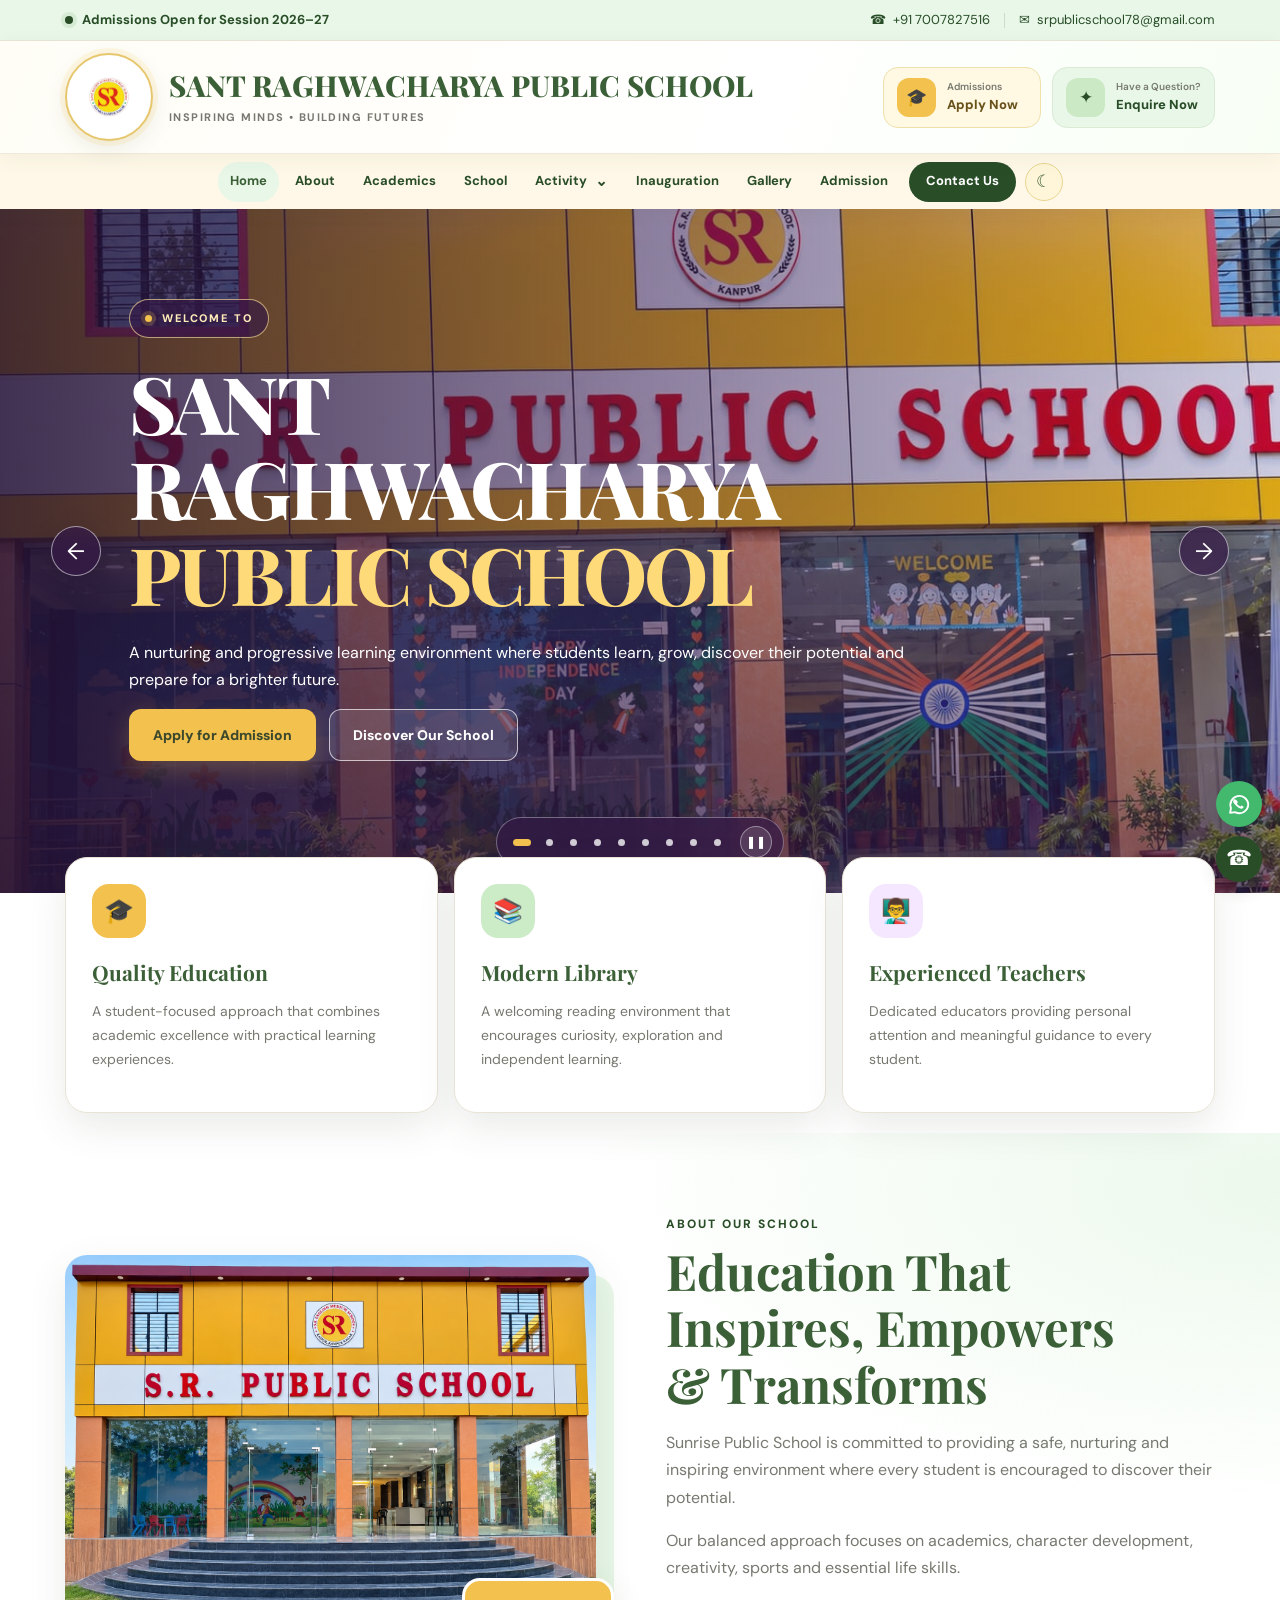
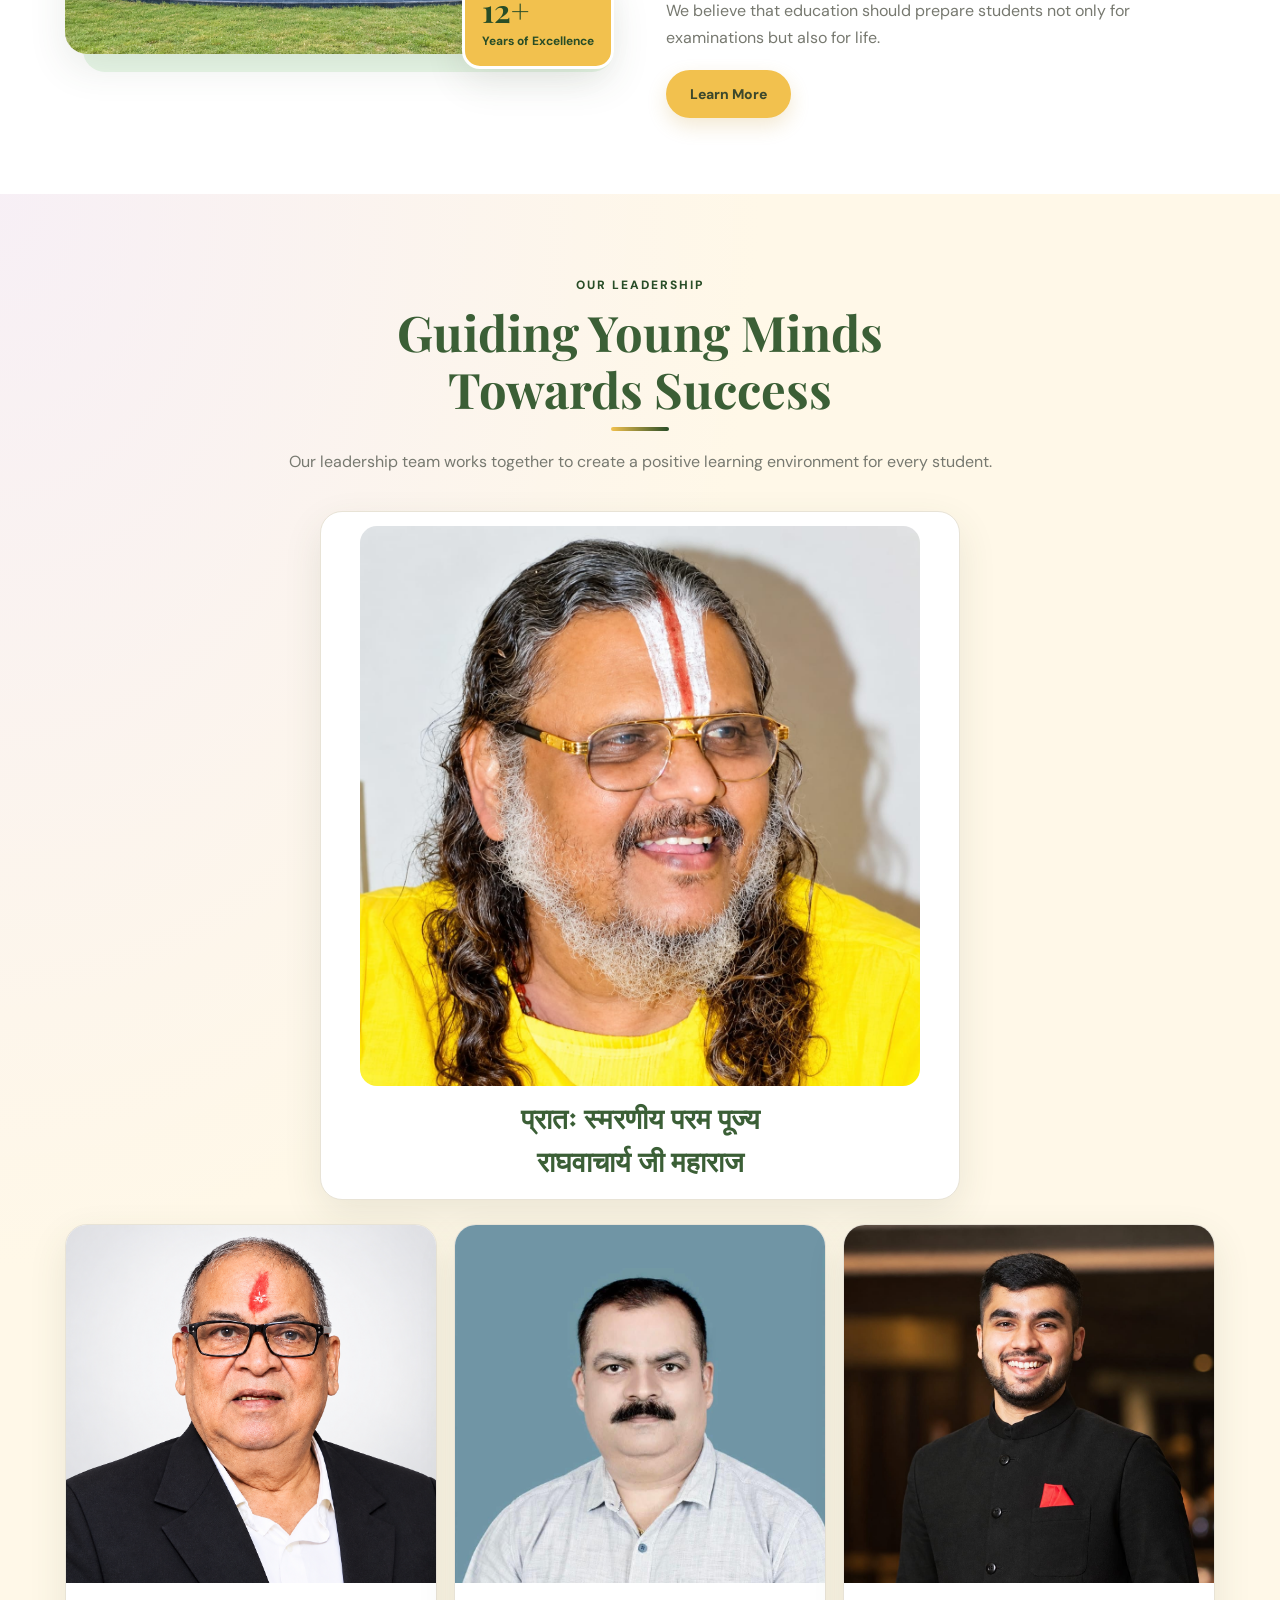
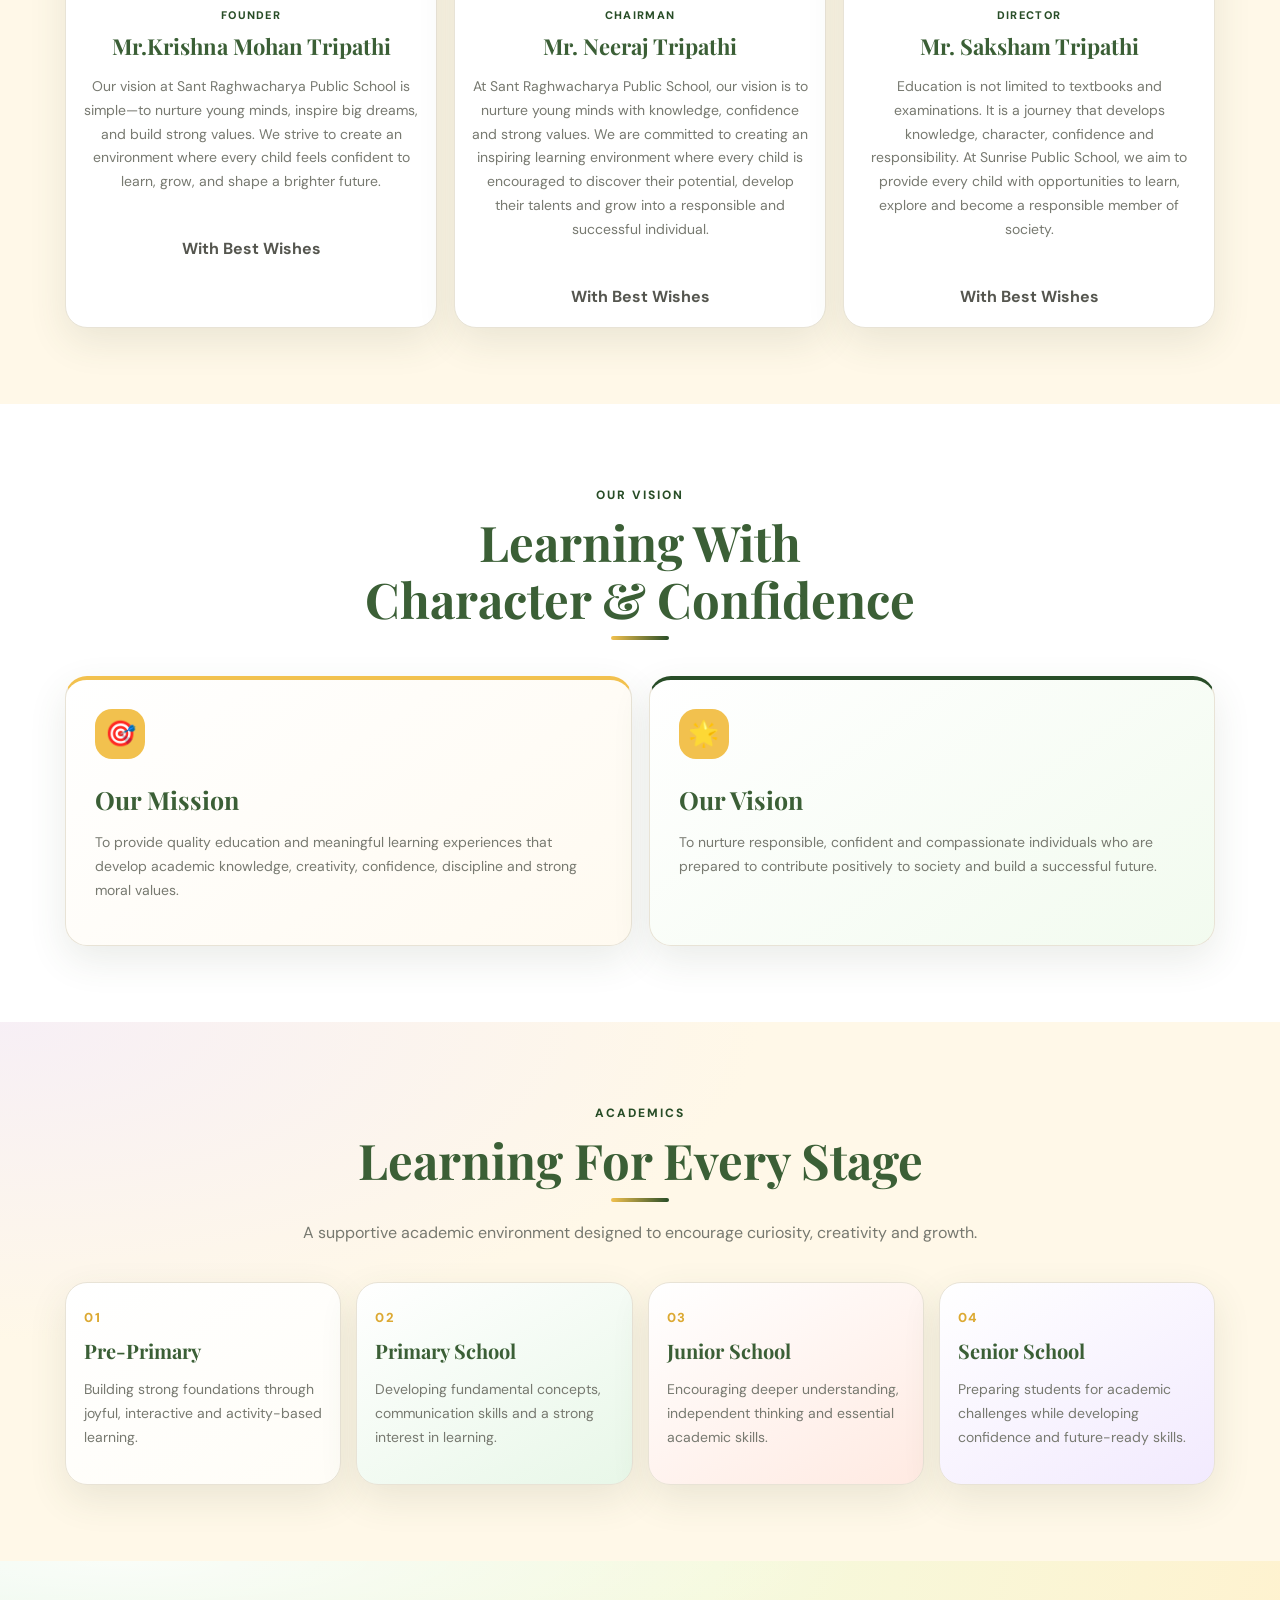
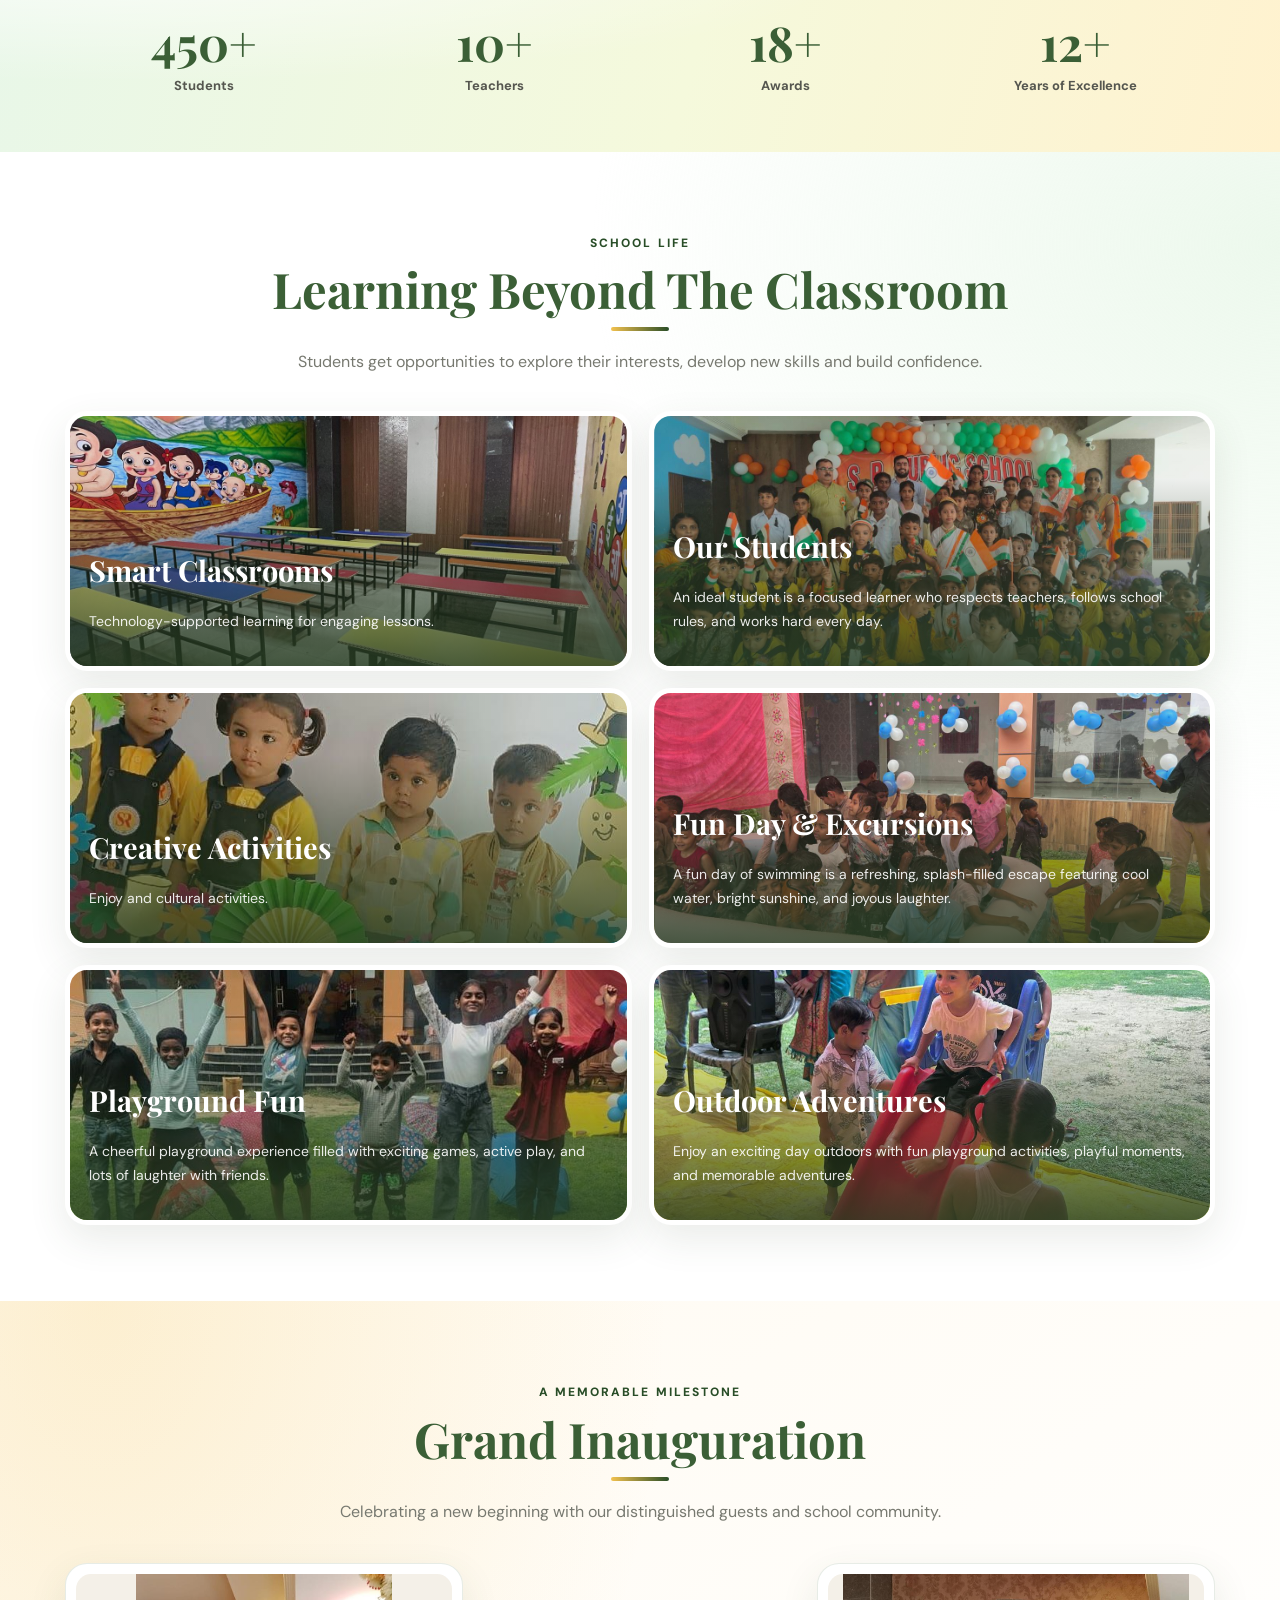
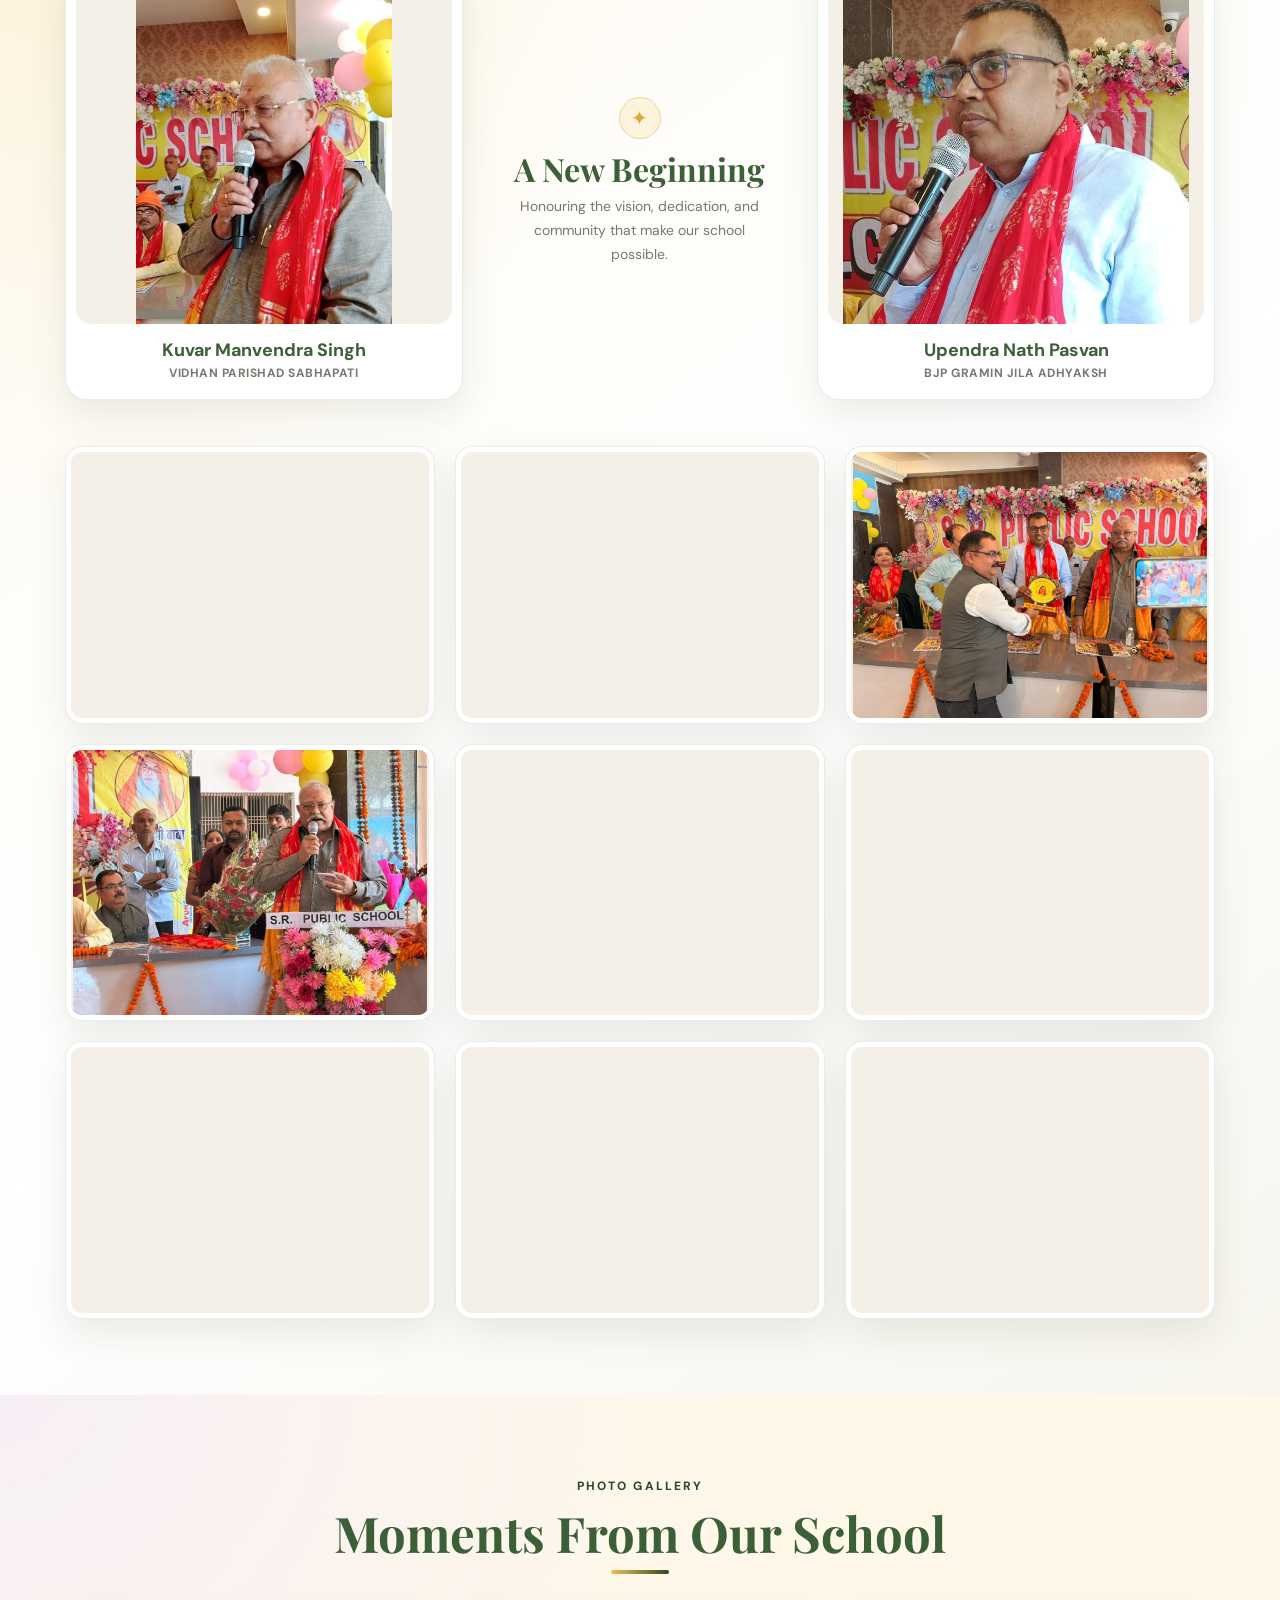
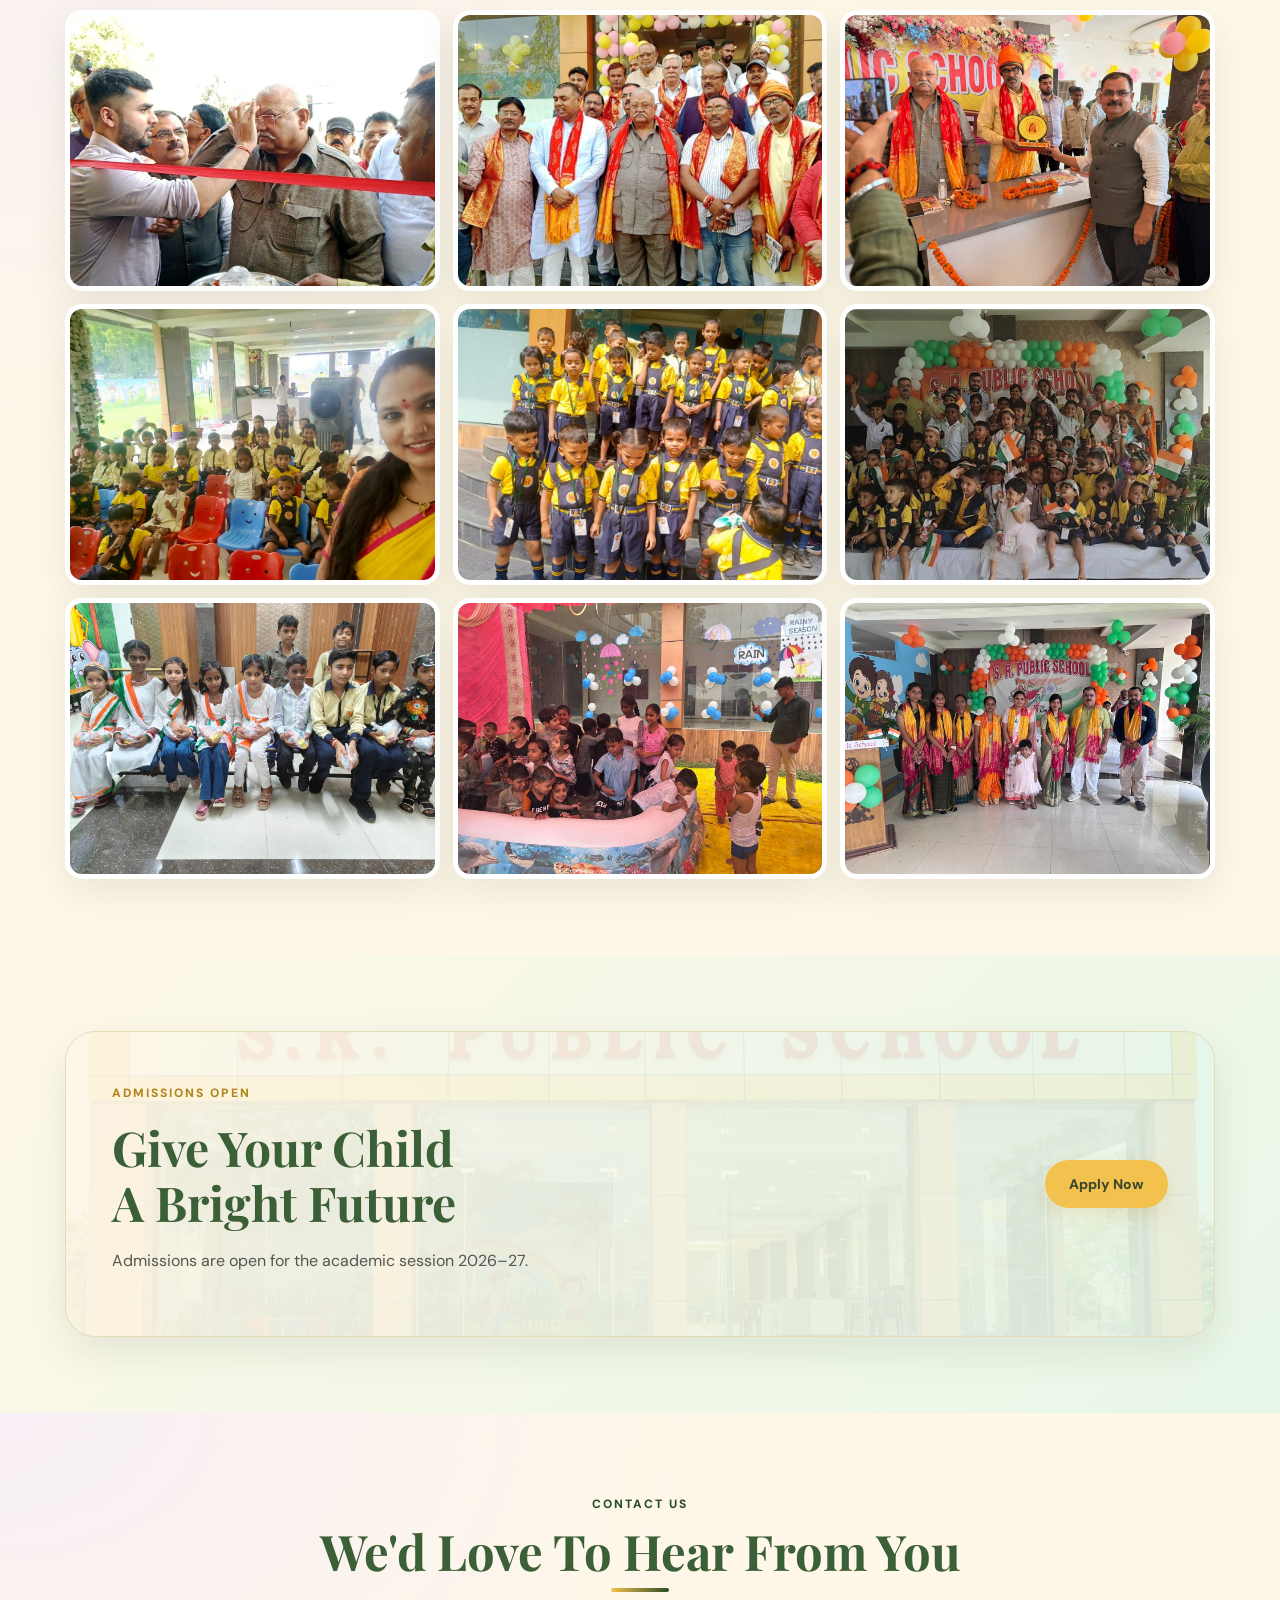
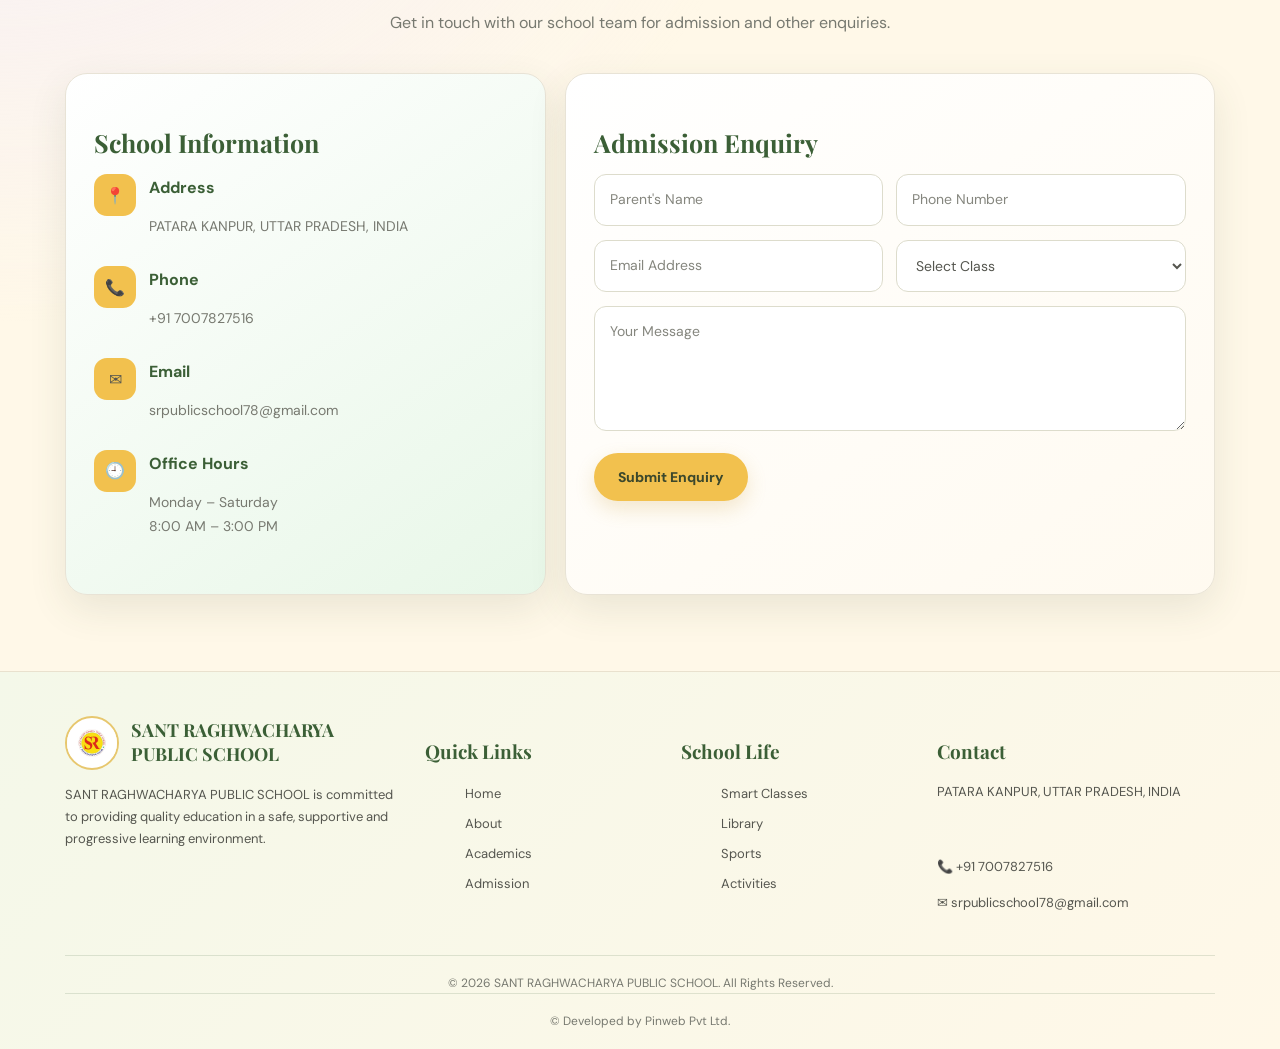
==== commit 615fb2bc: "add inaugeration" ====
--- a/index.html
+++ b/index.html
@@ -217,9 +217,7 @@
 
 
                 <li>
-                    <a
-                        target="_blank"
-                        href="inauguration.html">
+                    <a href="#inauguration">
                         Inauguration
                     </a>
                 </li>
@@ -566,6 +564,57 @@
 
                 <div class="life-grid" id="lifeGrid">
                     <!-- JS -->
+                </div>
+
+            </div>
+
+        </section>
+
+
+        <!-- ================= INAUGURATION ================= -->
+
+        <section class="inauguration-section" id="inauguration" aria-labelledby="inaugurationTitle">
+
+            <div class="container">
+
+                <div class="section-heading inauguration-heading">
+                    <span class="section-label">A Memorable Milestone</span>
+                    <h2 id="inaugurationTitle">Grand Inauguration</h2>
+                    <p>Celebrating a new beginning with our distinguished guests and school community.</p>
+                </div>
+
+                <div class="inauguration-guests">
+
+                    <article class="inauguration-guest">
+                        <img src="assets/guest-1.jpg" alt="Kuvar Manvendra Singh, Vidhan Parishad Sabhapati" loading="lazy" decoding="async">
+                        <h3>Kuvar Manvendra Singh</h3>
+                        <p>Vidhan Parishad Sabhapati</p>
+                    </article>
+
+                    <div class="inauguration-message">
+                        <span aria-hidden="true">✦</span>
+                        <h3>A New Beginning</h3>
+                        <p>Honouring the vision, dedication, and community that make our school possible.</p>
+                    </div>
+
+                    <article class="inauguration-guest">
+                        <img src="assets/guest-2.jpg" alt="Upendra Nath Pasvan, BJP Gramin Jila Adhyaksh" loading="lazy" decoding="async">
+                        <h3>Upendra Nath Pasvan</h3>
+                        <p>BJP Gramin Jila Adhyaksh</p>
+                    </article>
+
+                </div>
+
+                <div class="inauguration-gallery" aria-label="Inauguration program photos">
+                    <figure><img src="assets/program-1.jpg" alt="Inauguration program highlight 1" loading="lazy" decoding="async"></figure>
+                    <figure><img src="assets/program-2.jpg" alt="Inauguration program highlight 2" loading="lazy" decoding="async"></figure>
+                    <figure><img src="assets/program-3.jpg" alt="Inauguration program highlight 3" loading="lazy" decoding="async"></figure>
+                    <figure><img src="assets/program-4.jpg" alt="Inauguration program highlight 4" loading="lazy" decoding="async"></figure>
+                    <figure><img src="assets/program-5.jpg" alt="Inauguration program highlight 5" loading="lazy" decoding="async"></figure>
+                    <figure><img src="assets/program-6.jpg" alt="Inauguration program highlight 6" loading="lazy" decoding="async"></figure>
+                    <figure><img src="assets/program-7.jpg" alt="Inauguration program highlight 7" loading="lazy" decoding="async"></figure>
+                    <figure><img src="assets/program-8.jpg" alt="Inauguration program highlight 8" loading="lazy" decoding="async"></figure>
+                    <figure><img src="assets/program-9.jpg" alt="Inauguration program highlight 9" loading="lazy" decoding="async"></figure>
                 </div>
 
             </div>
--- a/css/style.css
+++ b/css/style.css
@@ -1196,7 +1196,196 @@
     font-size: 14px;
 }
 
-/* Gallery */
+/* Inauguration */
+
+.inauguration-section {
+    scroll-margin-top: 24px;
+    padding: var(--section-space) 0;
+    background:
+        radial-gradient(ellipse at 8% 0, rgba(242, 193, 78, .2), transparent 34%),
+        linear-gradient(145deg, #fffaf0, #fff 58%, #f7f5ee);
+}
+
+.inauguration-heading {
+    margin-bottom: clamp(24px, 3vw, 38px);
+}
+
+.inauguration-heading > p {
+    max-width: 620px;
+    margin: 0 auto;
+    color: var(--muted);
+}
+
+.inauguration-guests {
+    display: grid;
+    grid-template-columns: minmax(0, 1fr) minmax(180px, .72fr) minmax(0, 1fr);
+    align-items: center;
+    gap: clamp(16px, 3vw, 34px);
+}
+
+.inauguration-guest {
+    min-width: 0;
+    padding: 10px;
+    border: 1px solid rgba(72, 107, 67, .13);
+    border-radius: var(--radius);
+    background: var(--white);
+    box-shadow: var(--shadow);
+    text-align: center;
+}
+
+.inauguration-guest img {
+    width: 100%;
+    height: clamp(230px, 29vw, 350px);
+    border-radius: 15px;
+    background: #f4f0e8;
+    object-fit: contain;
+}
+
+.inauguration-guest h3 {
+    margin: 14px 4px 2px;
+    color: var(--green);
+    font-size: clamp(15px, 1.4vw, 18px);
+    line-height: 1.35;
+}
+
+.inauguration-guest p {
+    margin: 0 4px 7px;
+    color: var(--muted);
+    font-size: 12px;
+    font-weight: 700;
+    letter-spacing: .04em;
+    line-height: 1.5;
+    text-transform: uppercase;
+}
+
+.inauguration-message {
+    padding: 24px 12px;
+    text-align: center;
+}
+
+.inauguration-message > span {
+    display: inline-grid;
+    width: 42px;
+    height: 42px;
+    place-items: center;
+    border: 1px solid rgba(220, 169, 50, .4);
+    border-radius: 50%;
+    background: rgba(242, 193, 78, .16);
+    color: var(--gold-deep);
+    font-size: 20px;
+}
+
+.inauguration-message h3 {
+    margin: 12px 0 8px;
+    color: var(--green);
+    font-family: var(--heading);
+    font-size: clamp(23px, 2.5vw, 34px);
+    line-height: 1.15;
+}
+
+.inauguration-message p {
+    margin: 0;
+    color: var(--muted);
+    font-size: 14px;
+    line-height: 1.7;
+}
+
+.inauguration-gallery {
+    display: grid;
+    grid-template-columns: repeat(3, minmax(0, 1fr));
+    gap: clamp(12px, 1.8vw, 20px);
+    margin-top: clamp(28px, 4vw, 46px);
+}
+
+.inauguration-gallery figure {
+    overflow: hidden;
+    aspect-ratio: 4 / 3;
+    margin: 0;
+    padding: 5px;
+    border: 1px solid rgba(72, 107, 67, .12);
+    border-radius: 17px;
+    background: var(--white);
+    box-shadow: var(--shadow);
+    transition: transform .25s ease, box-shadow .25s ease;
+}
+
+.inauguration-gallery figure:hover {
+    transform: translateY(-4px);
+    box-shadow: var(--shadow-hover);
+}
+
+.inauguration-gallery img {
+    width: 100%;
+    height: 100%;
+    border-radius: 11px;
+    background: #f4f0e8;
+    object-fit: contain;
+}
+
+@media (max-width: 800px) {
+    .inauguration-guests {
+        grid-template-columns: repeat(2, minmax(0, 1fr));
+        gap: 16px;
+    }
+
+    .inauguration-message {
+        grid-column: 1 / -1;
+        grid-row: 1;
+        padding: 0 12px 6px;
+    }
+
+    .inauguration-guest img {
+        height: clamp(220px, 42vw, 320px);
+    }
+
+    .inauguration-gallery {
+        grid-template-columns: repeat(2, minmax(0, 1fr));
+    }
+}
+
+@media (max-width: 480px) {
+    .inauguration-section .container {
+        width: min(var(--container), calc(100% - 28px));
+    }
+
+    .inauguration-guests {
+        gap: 10px;
+    }
+
+    .inauguration-guest {
+        padding: 7px;
+        border-radius: 16px;
+    }
+
+    .inauguration-guest img {
+        height: clamp(180px, 58vw, 250px);
+        border-radius: 11px;
+    }
+
+    .inauguration-guest p {
+        font-size: 10px;
+    }
+
+    .inauguration-gallery {
+        gap: 9px;
+    }
+
+    .inauguration-gallery figure {
+        padding: 3px;
+        border-radius: 12px;
+    }
+
+    .inauguration-gallery img {
+        border-radius: 8px;
+    }
+}
+
+@media (prefers-reduced-motion: reduce) {
+    .inauguration-gallery figure {
+        transition: none;
+    }
+}
+
 .gallery-grid {
     display: grid;
     grid-template-columns: repeat(3, minmax(0, 1fr));
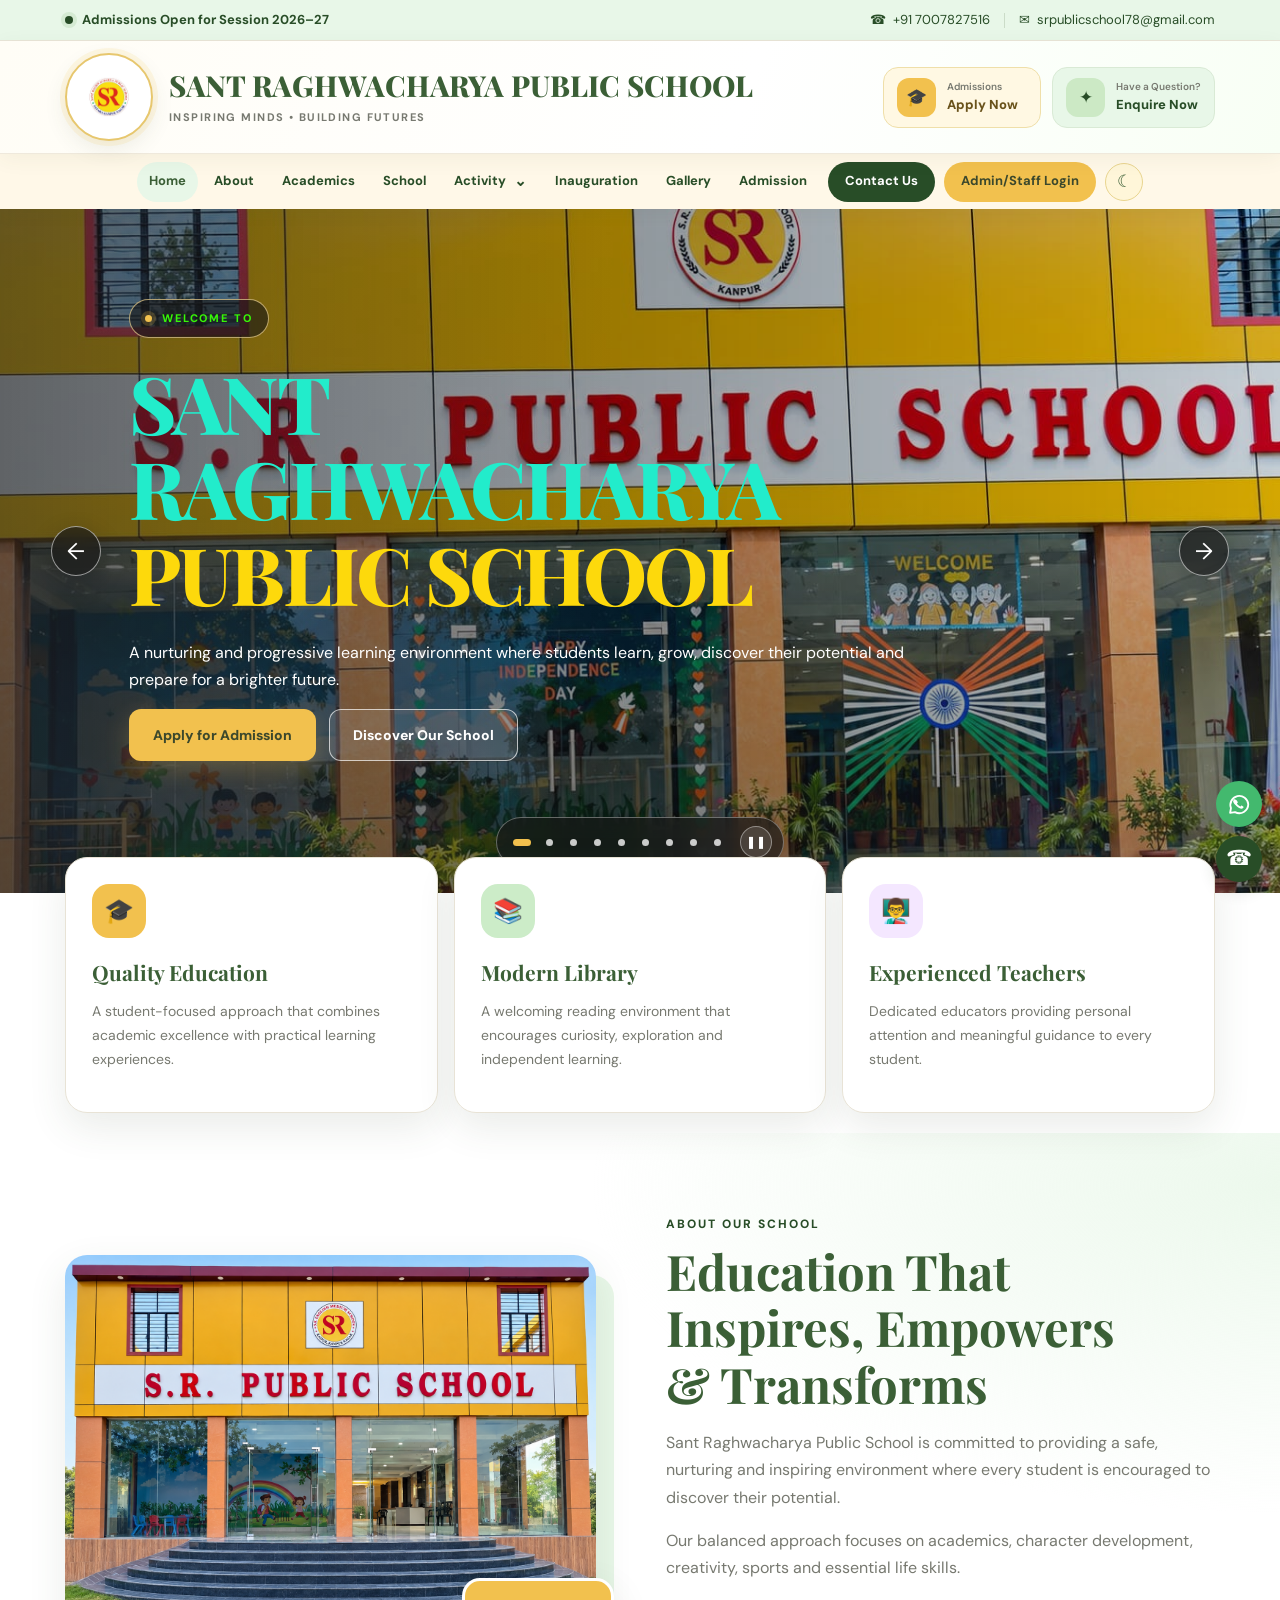
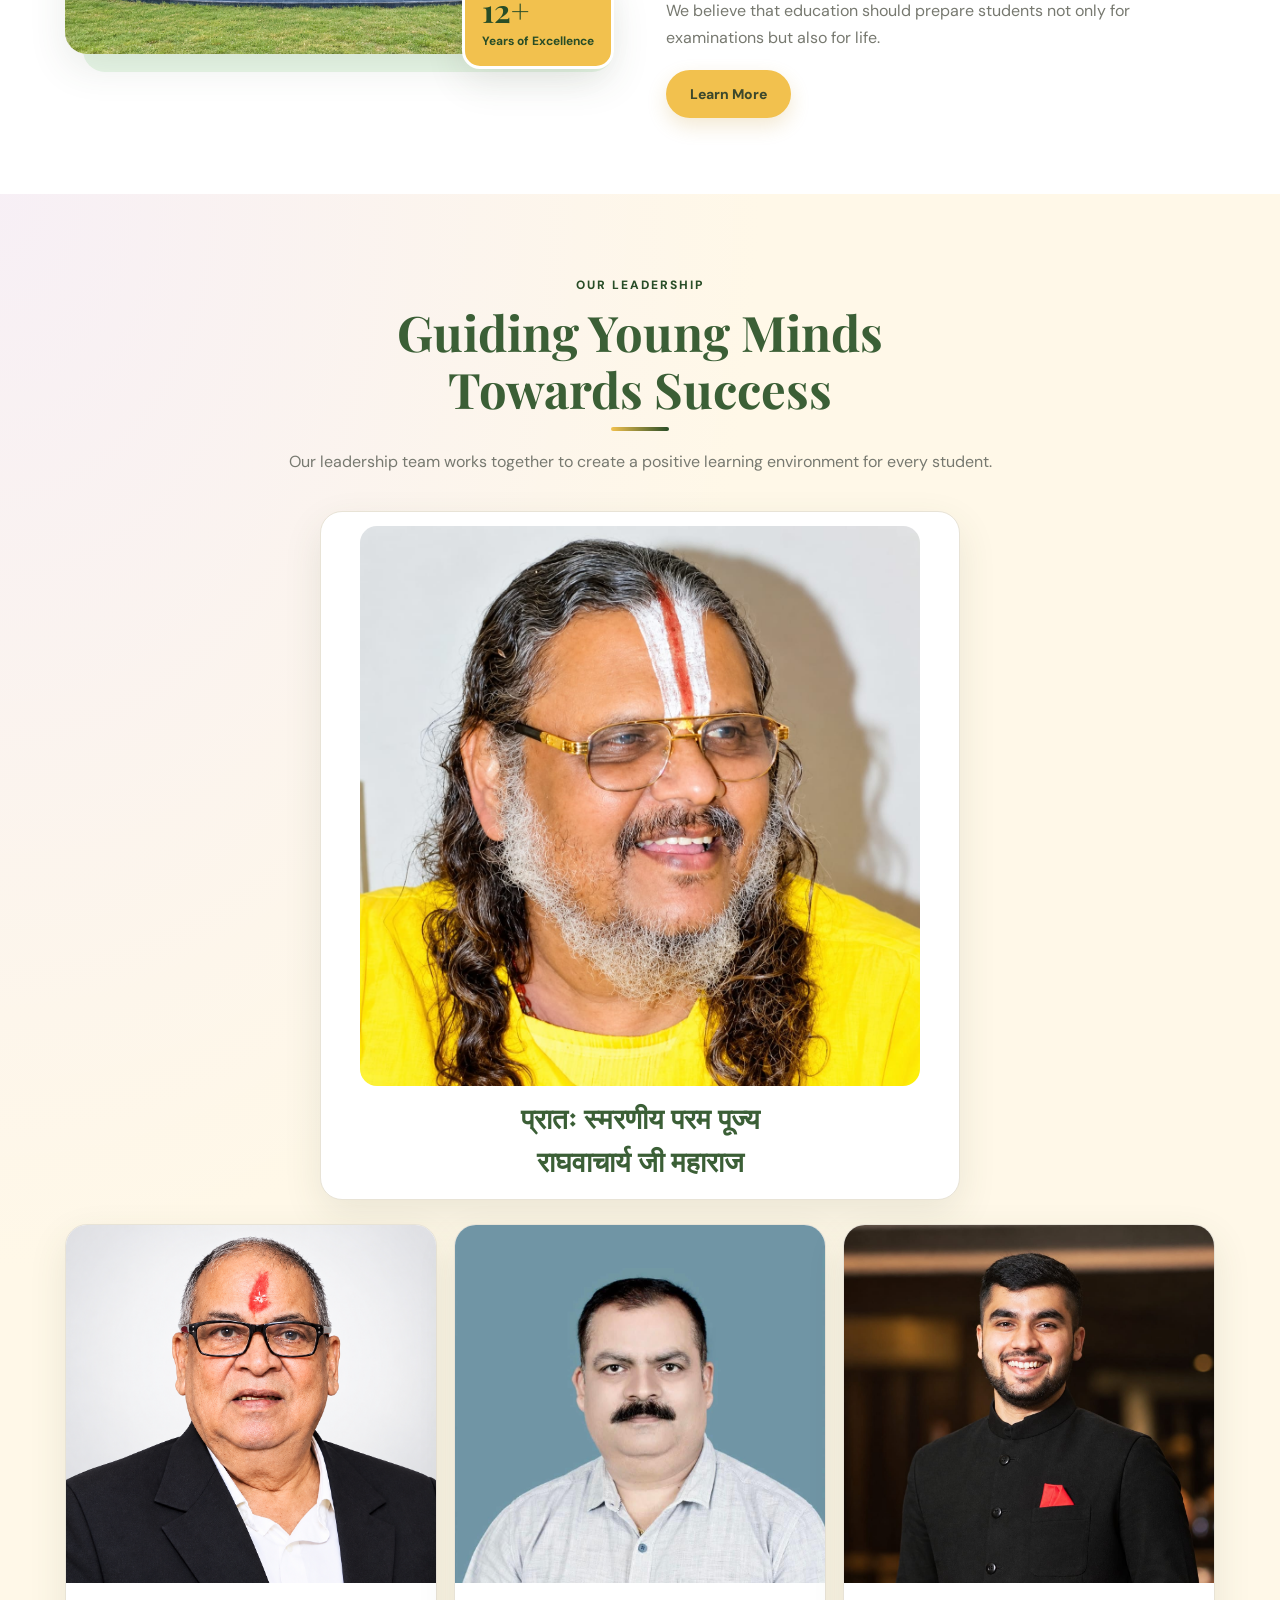
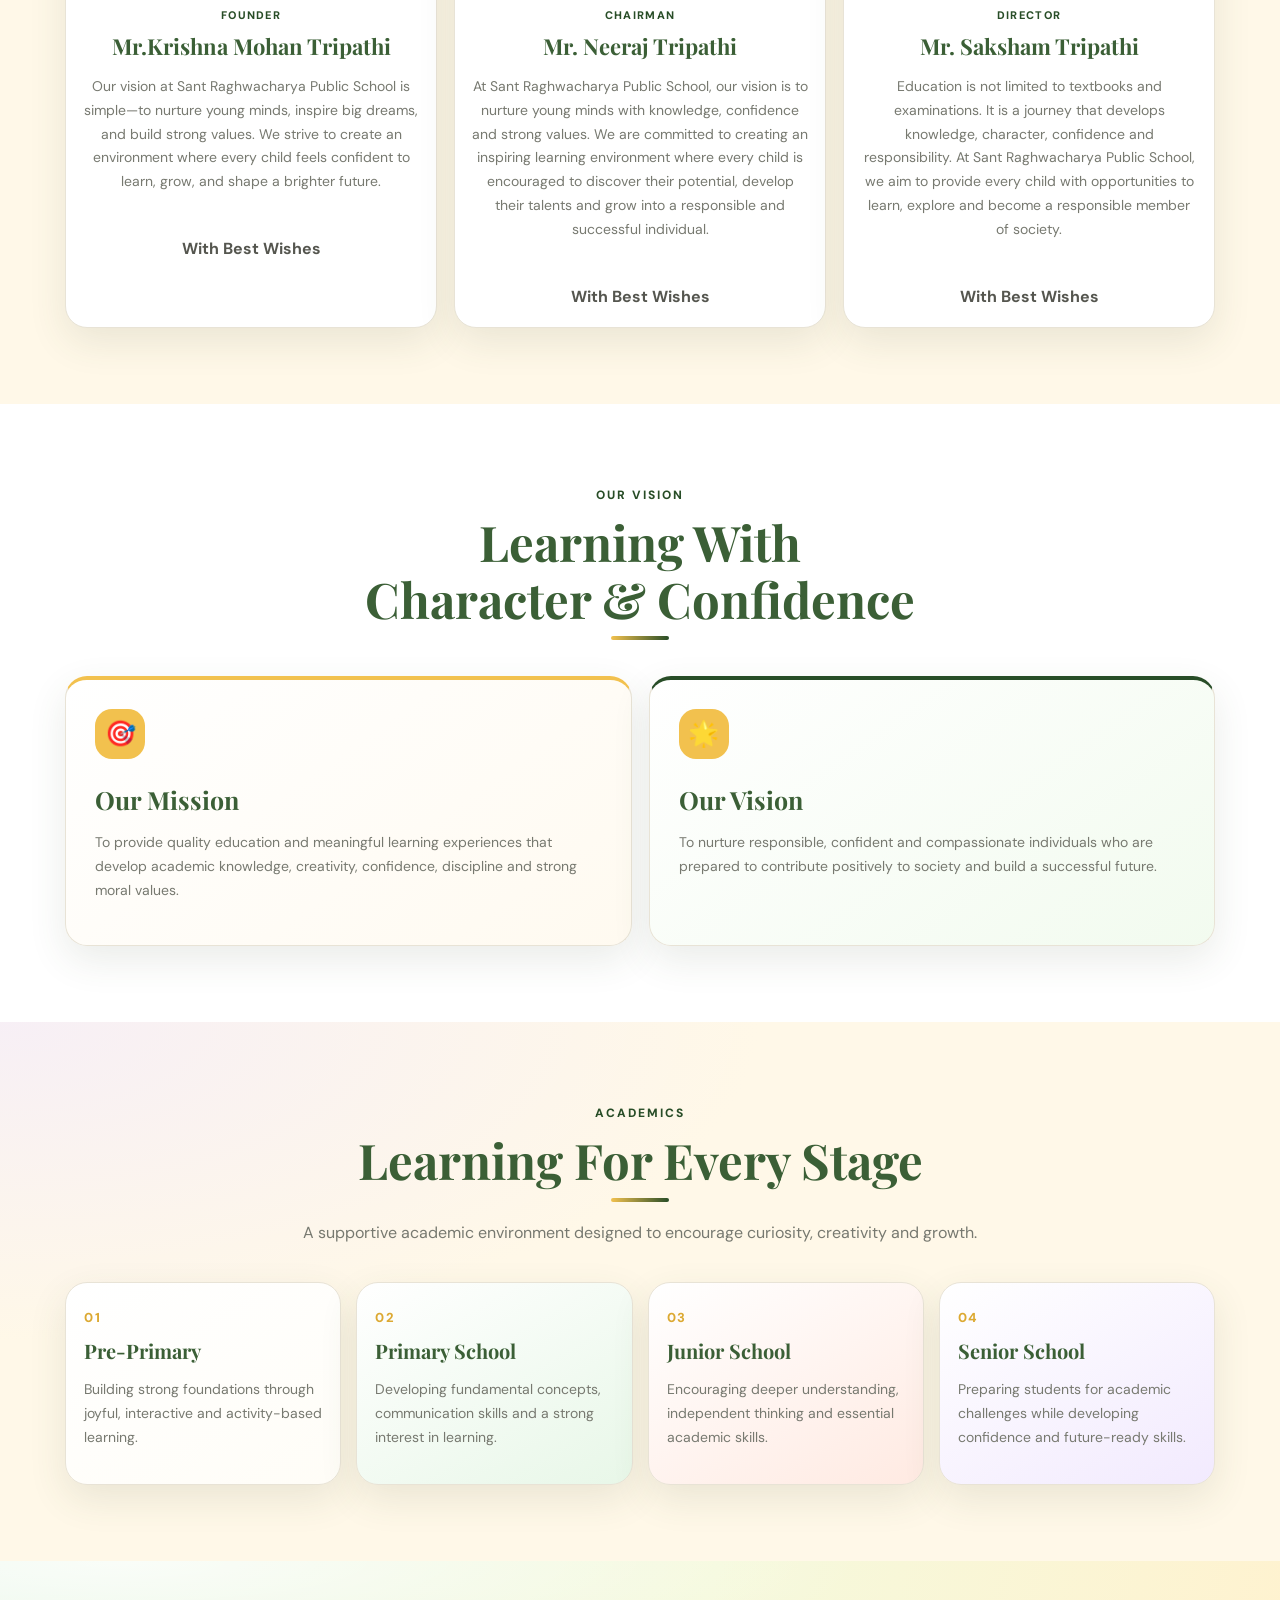
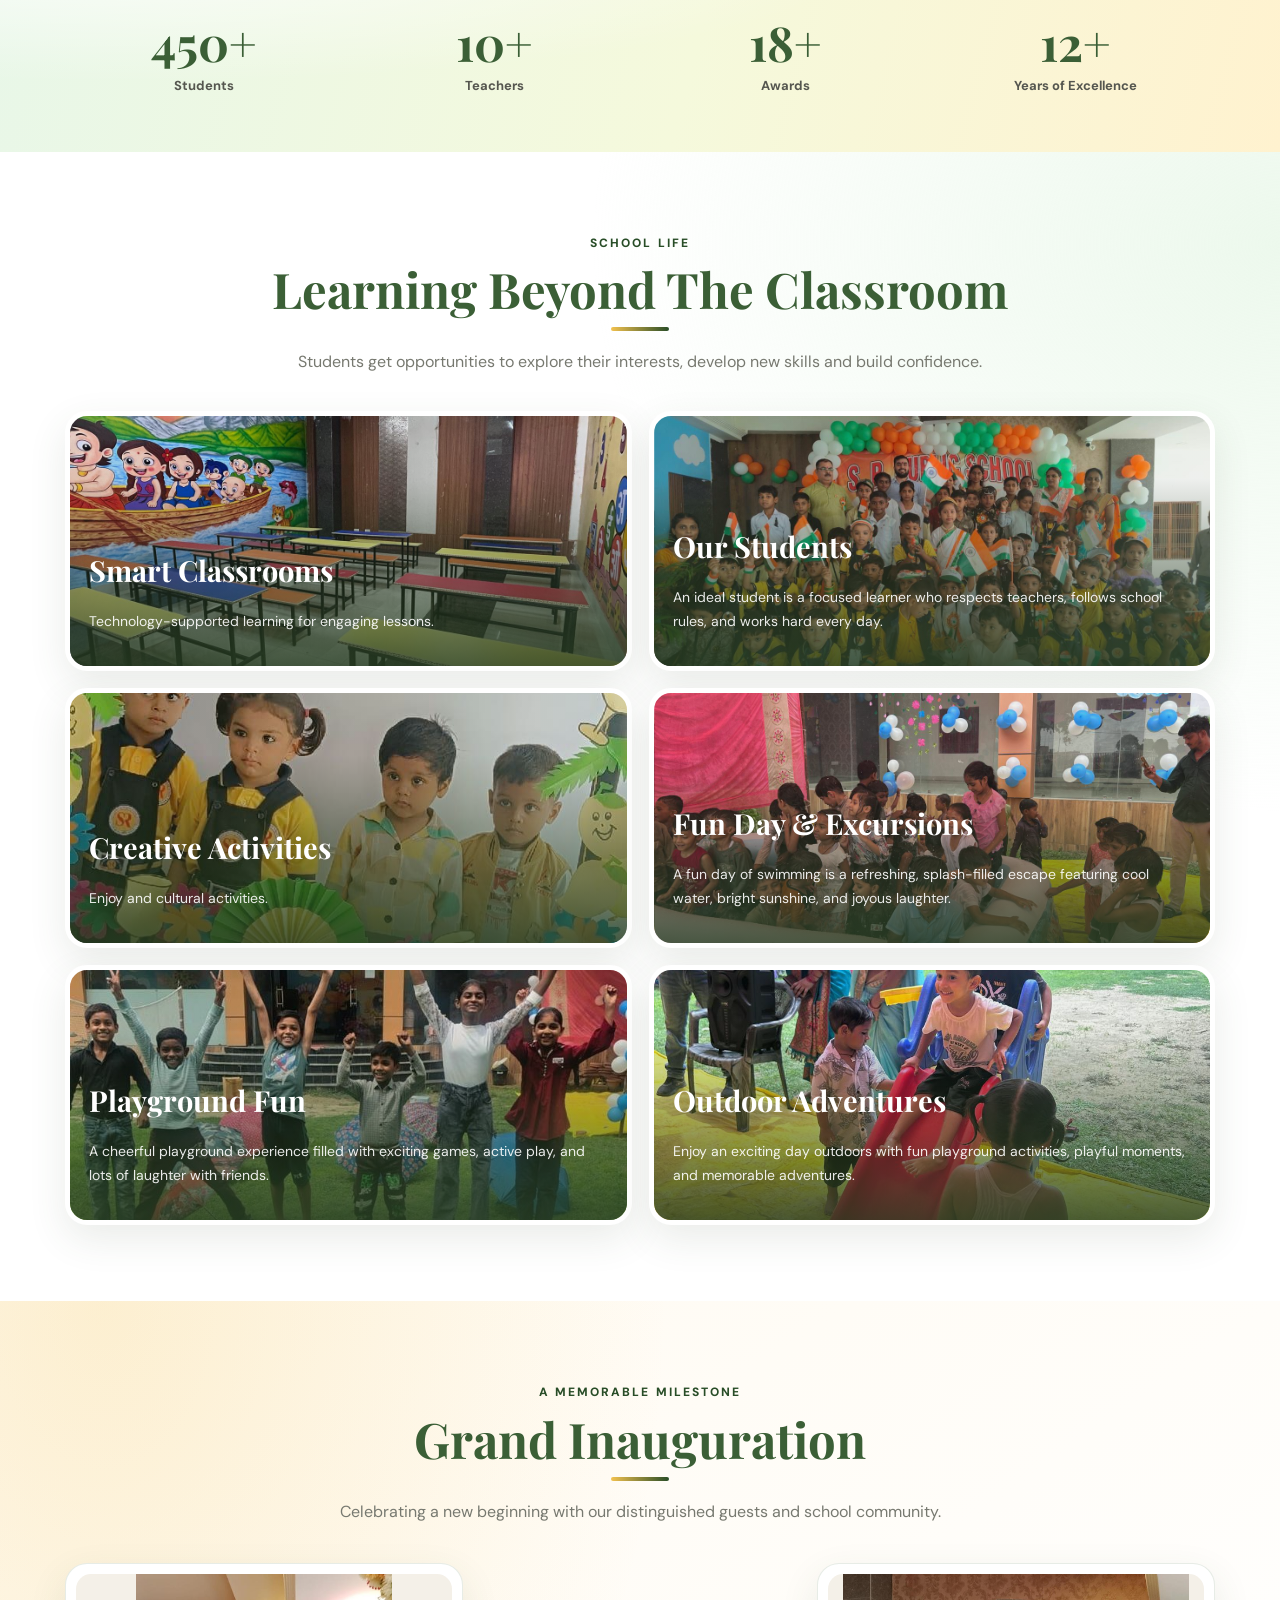
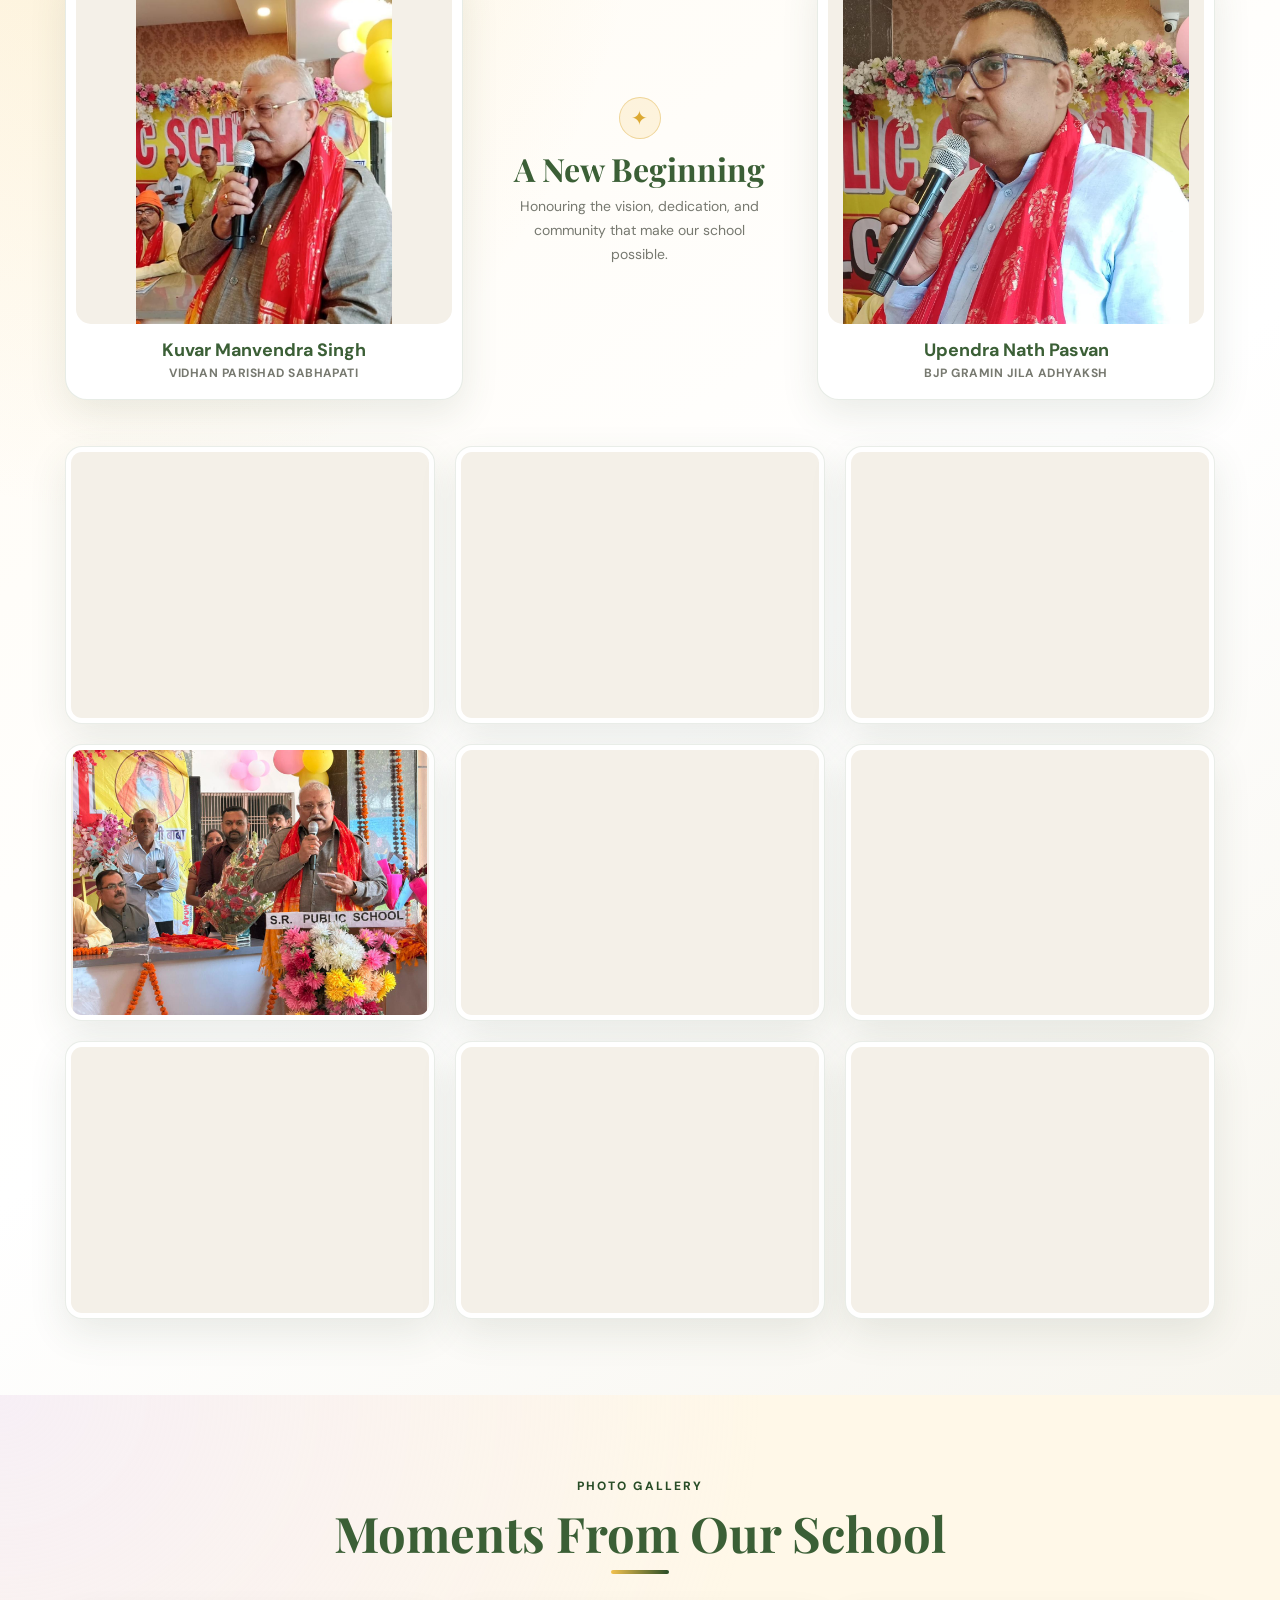
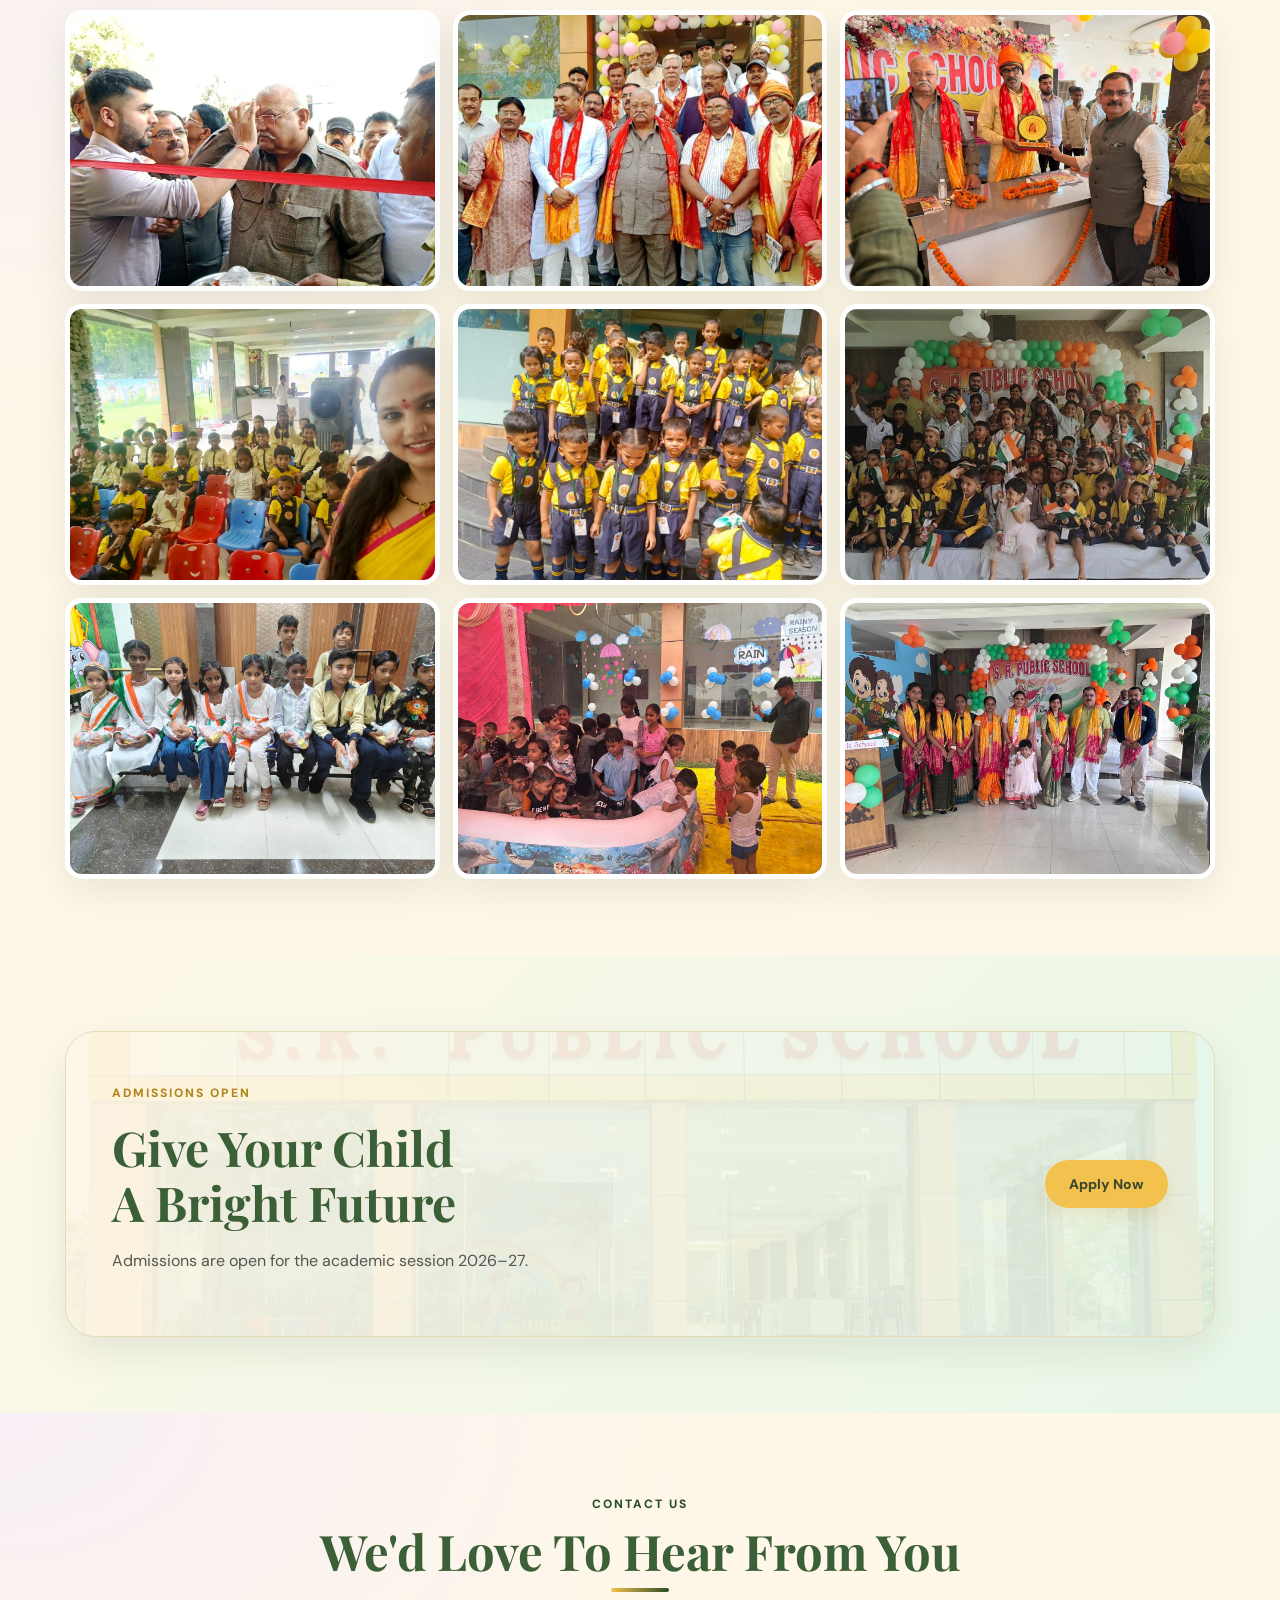
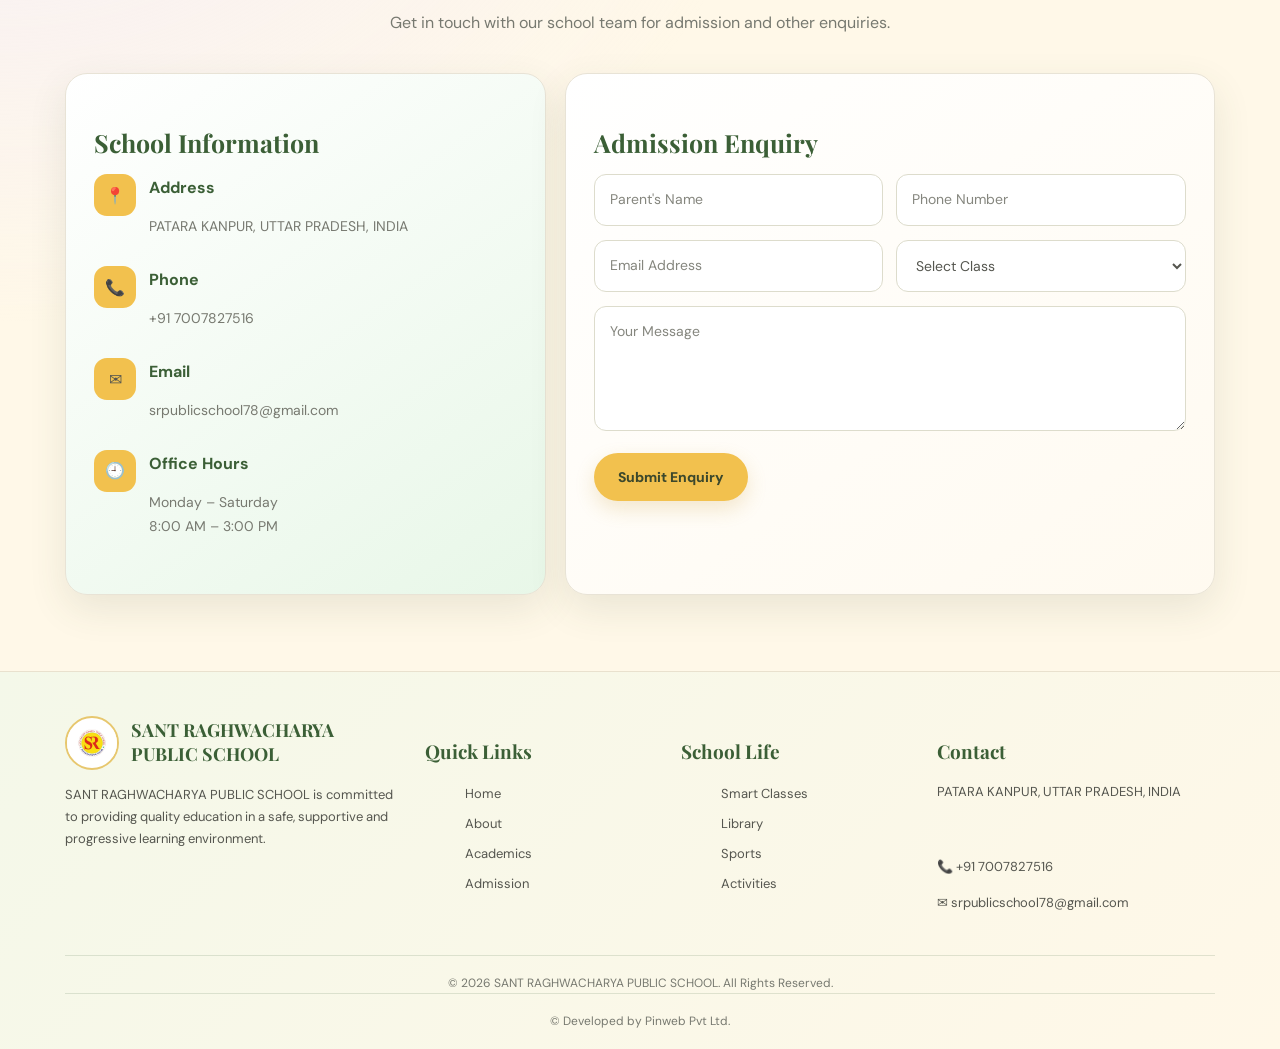
==== commit 3fca47a2: "add login button" ====
--- a/index.html
+++ b/index.html
@@ -242,6 +242,12 @@
                         href="#contact"
                         class="nav-contact">
                         Contact Us
+                    </a>
+                </li>
+
+                <li>
+                    <a href="https://erp.santraghwacharyapublicschool.in/site/login" class="nav-login">
+                    <b>Admin/Staff Login</b>    
                     </a>
                 </li>
 
--- a/css/style.css
+++ b/css/style.css
@@ -491,6 +491,18 @@
     background: var(--green) !important;
 }
 
+.nav-login,
+.nav-login:hover {
+    margin-left: 5px;
+    padding-inline: 17px !important;
+    background: var(--gold) !important;
+    color: #3c482c !important;
+}
+
+.nav-login:hover {
+    background: var(--gold-deep) !important;
+}
+
 .dropdown-arrow {
     font-size: 15px;
     transition: transform .2s ease;
@@ -579,7 +591,7 @@
     align-items: center;
     isolation: isolate;
     overflow: hidden;
-    background: #30144b;
+    background: #1b1b1b;
 }
 
 .hero-slides {
@@ -610,8 +622,8 @@
     z-index: -1;
     inset: 0;
     background:
-        linear-gradient(90deg, rgba(37, 17, 53, .86), rgba(62, 29, 79, .56) 48%, rgba(83, 38, 105, .2)),
-        linear-gradient(0deg, rgba(37, 17, 53, .48), transparent 52%);
+        linear-gradient(90deg, rgba(31, 31, 31, 0.68), rgba(0, 0, 0, .38) 48%, rgba(0, 0, 0, .16)),
+        linear-gradient(0deg, rgba(58, 57, 57, 0.3), transparent 58%);
 }
 
 .hero-container {
@@ -636,8 +648,8 @@
     padding: 9px 15px;
     border: 1px solid rgba(255, 226, 154, .65);
     border-radius: 999px;
-    background: rgba(52, 25, 70, .66);
-    color: #ffedb9;
+    background: rgba(24, 24, 24, .62);
+    color: #37f707;
     font-size: 11px;
     font-weight: 800;
     letter-spacing: .17em;
@@ -666,11 +678,11 @@
 }
 
 .hero h1 span:not(.hero-title-primary) {
-    color: #ffda79;
+    color: #fdd90c;
 }
 
 .hero h1 .hero-title-primary {
-    color: var(--white);
+    color:rgb(34, 236, 203);
     white-space: normal;
 }
 
@@ -724,8 +736,8 @@
     margin: 0;
     border: 1px solid rgba(255, 255, 255, .55);
     border-radius: 50%;
-    background: rgba(52, 25, 70, .7);
-    box-shadow: 0 8px 24px rgba(25, 10, 36, .28);
+    background: rgba(24, 24, 24, .62);
+    box-shadow: 0 8px 24px rgba(0, 0, 0, .24);
     color: var(--white);
     font-size: 23px;
     pointer-events: auto;
@@ -735,7 +747,7 @@
 
 .hero-slider-arrow:hover {
     transform: scale(1.08);
-    background: rgba(91, 45, 111, .94);
+    background: rgba(48, 48, 48, .92);
 }
 
 .hero-slider-controls {
@@ -751,8 +763,8 @@
     padding: 8px 11px;
     border: 1px solid rgba(255, 255, 255, .34);
     border-radius: 999px;
-    background: rgba(52, 25, 70, .74);
-    box-shadow: 0 8px 28px rgba(25, 10, 36, .24);
+    background: rgba(24, 24, 24, .68);
+    box-shadow: 0 8px 28px rgba(0, 0, 0, .2);
     transform: translateX(-50%);
     backdrop-filter: blur(12px);
 }
@@ -1870,7 +1882,9 @@
     }
 
     .nav-contact,
-    .nav-contact:hover {
+    .nav-contact:hover,
+    .nav-login,
+    .nav-login:hover {
         justify-content: center;
         margin: 7px 0;
     }
@@ -1997,8 +2011,8 @@
 
     .hero-overlay {
         background:
-            linear-gradient(90deg, rgba(37, 17, 53, .9), rgba(62, 29, 79, .58)),
-            linear-gradient(0deg, rgba(37, 17, 53, .64), transparent 65%);
+            linear-gradient(90deg, rgba(18, 18, 18, .88), rgba(28, 28, 28, .54)),
+            linear-gradient(0deg, rgba(18, 18, 18, .62), transparent 65%);
     }
 
     .hero-container {
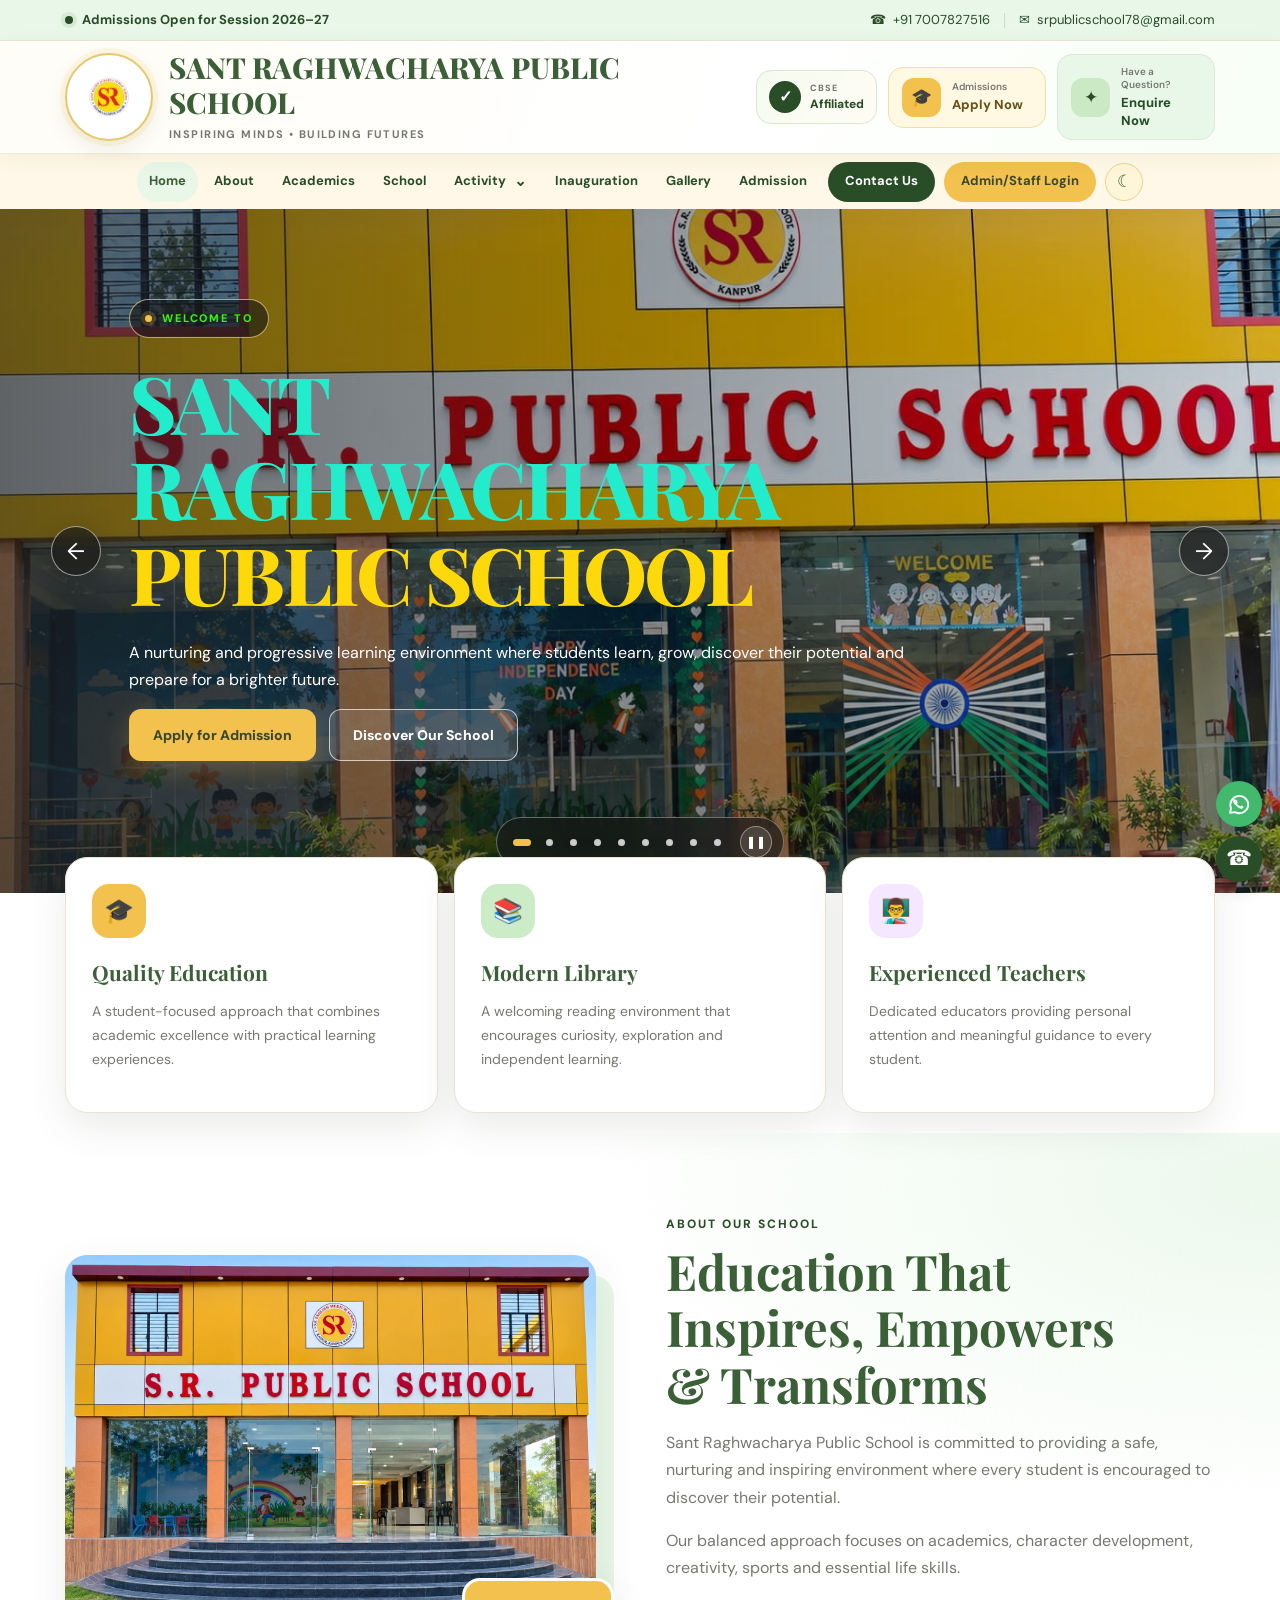
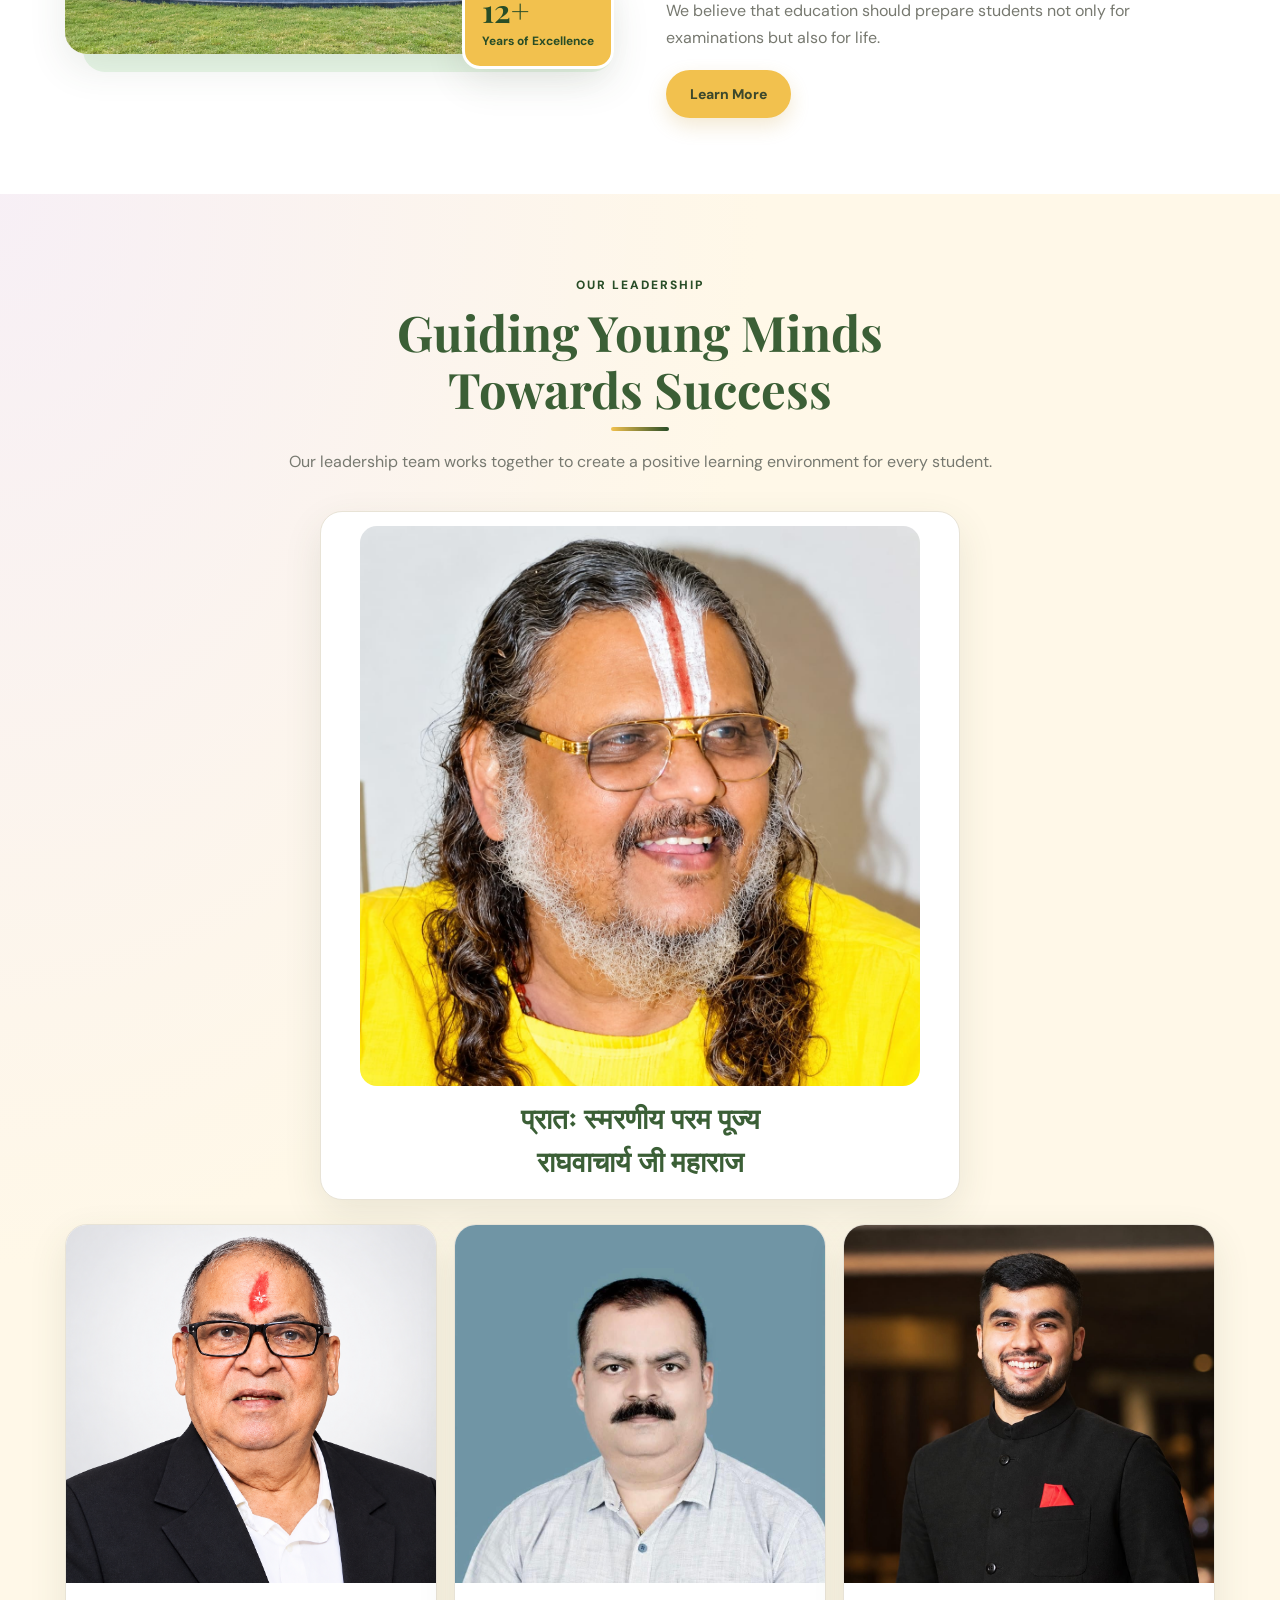
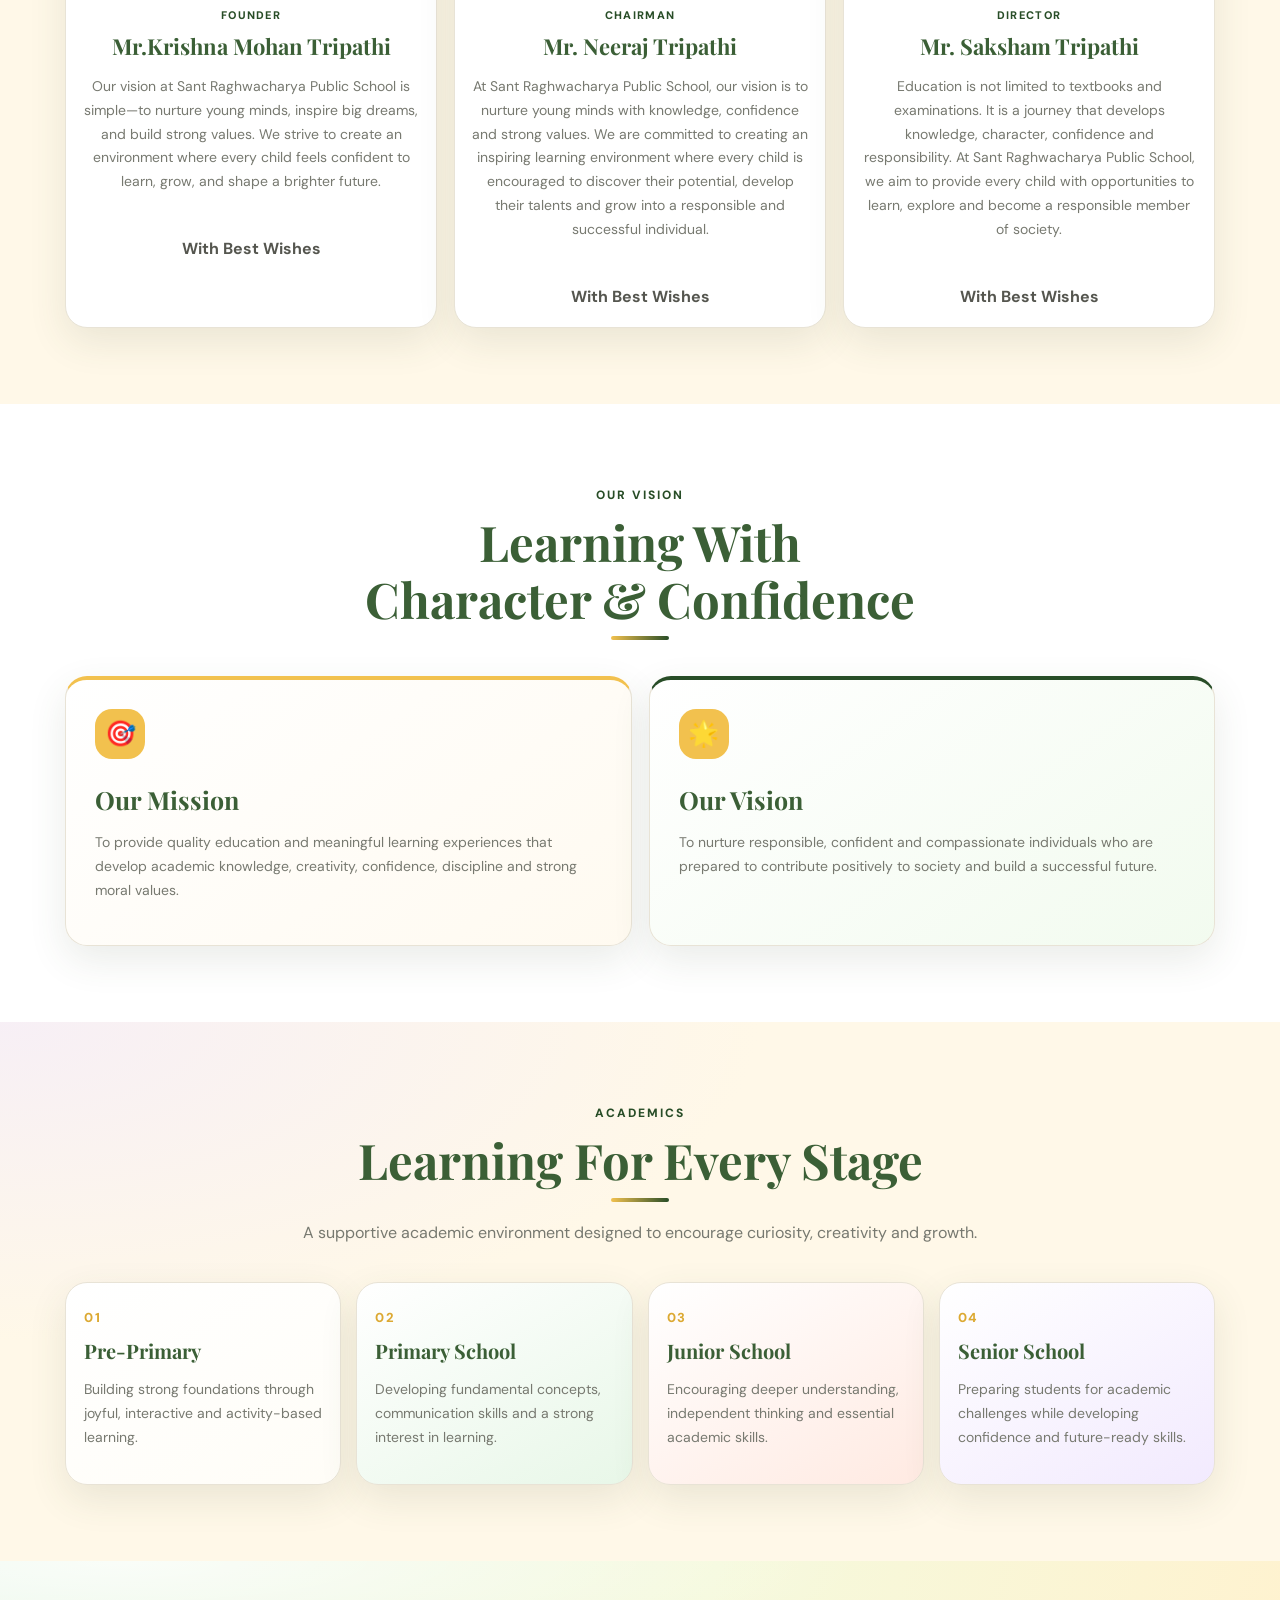
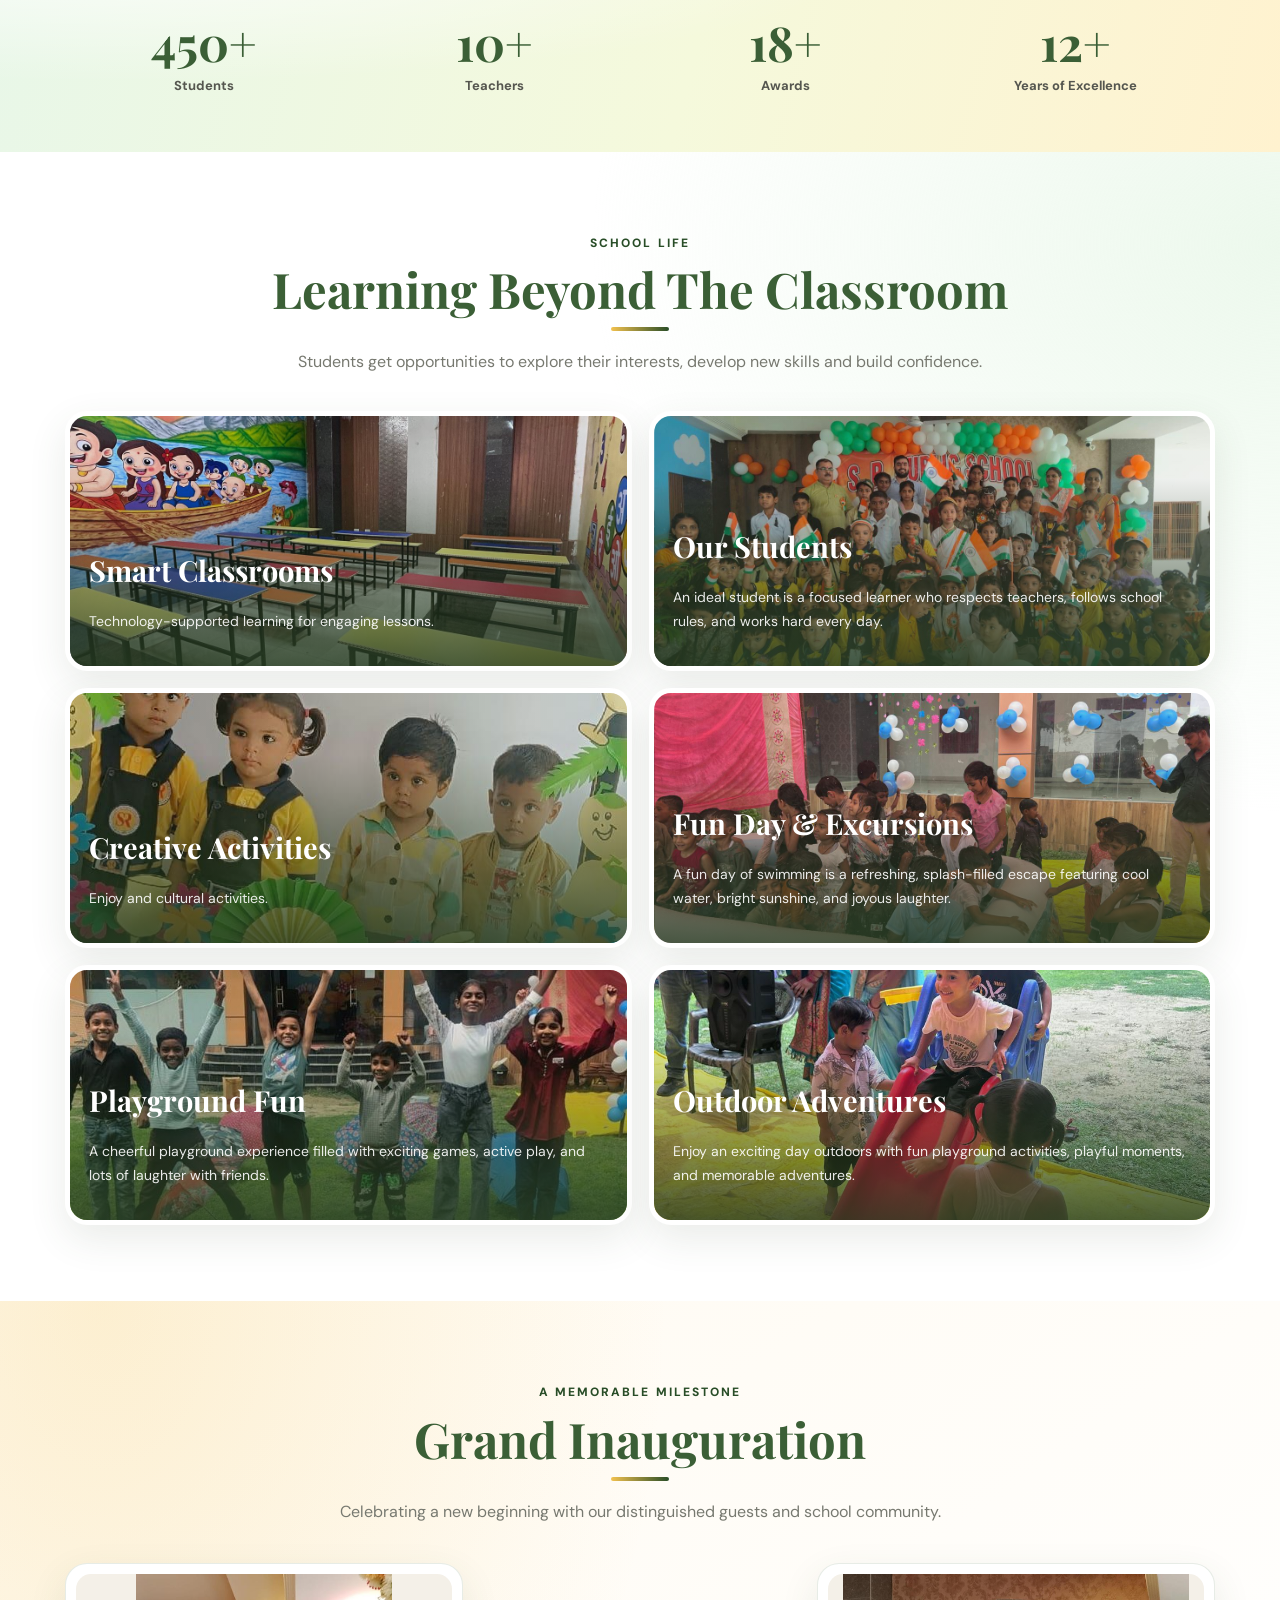
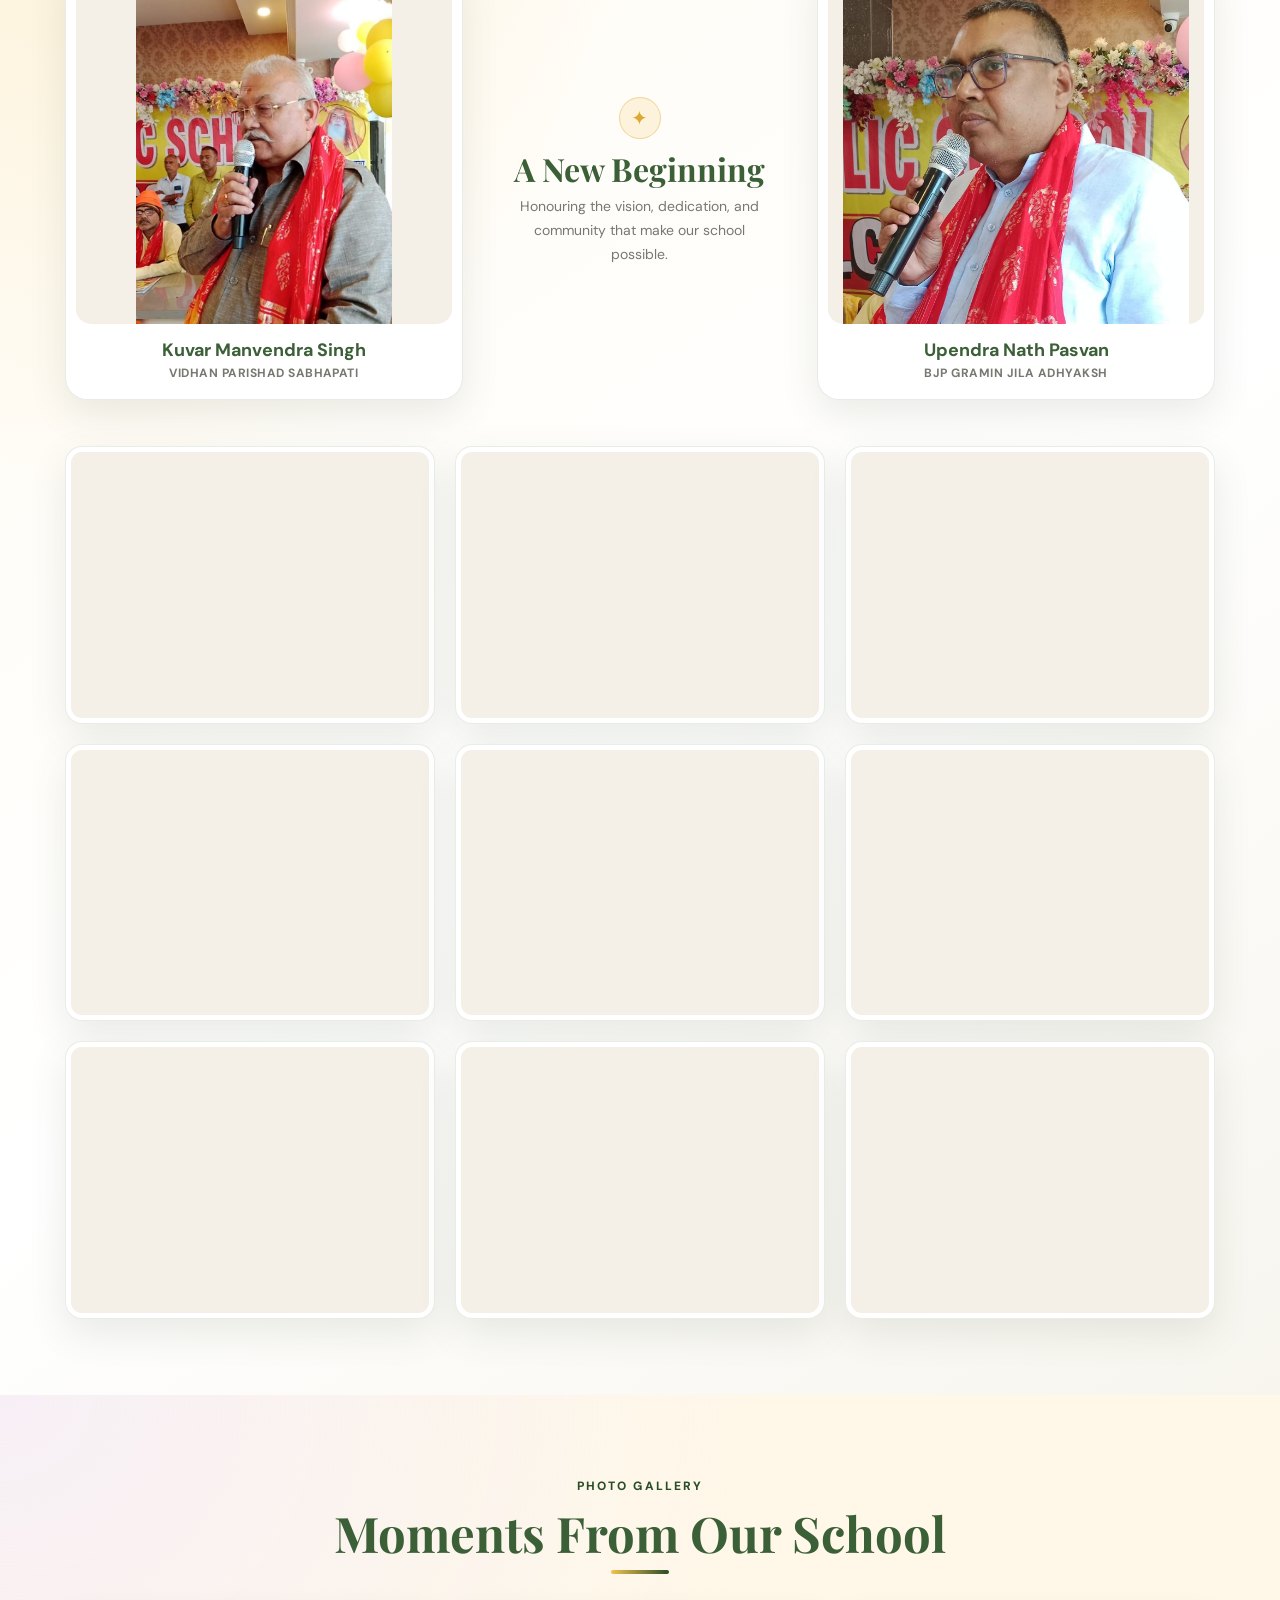
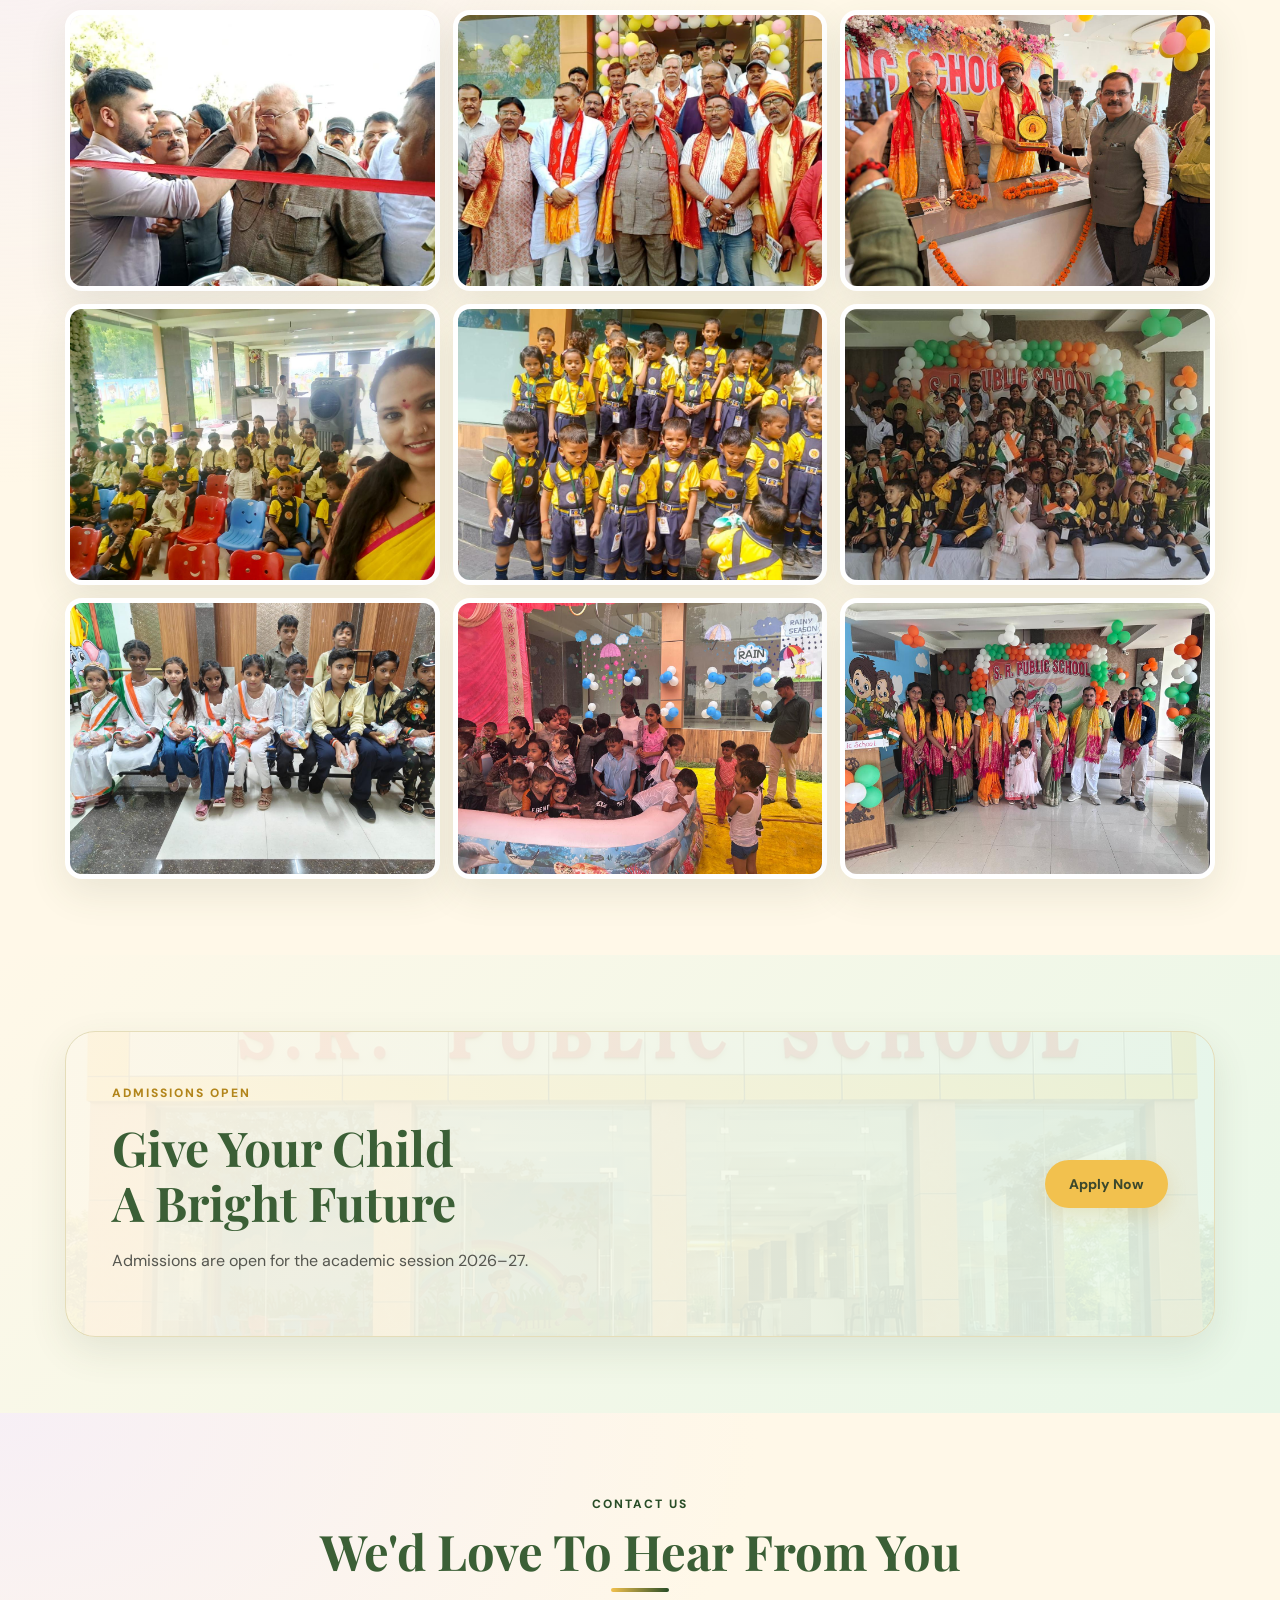
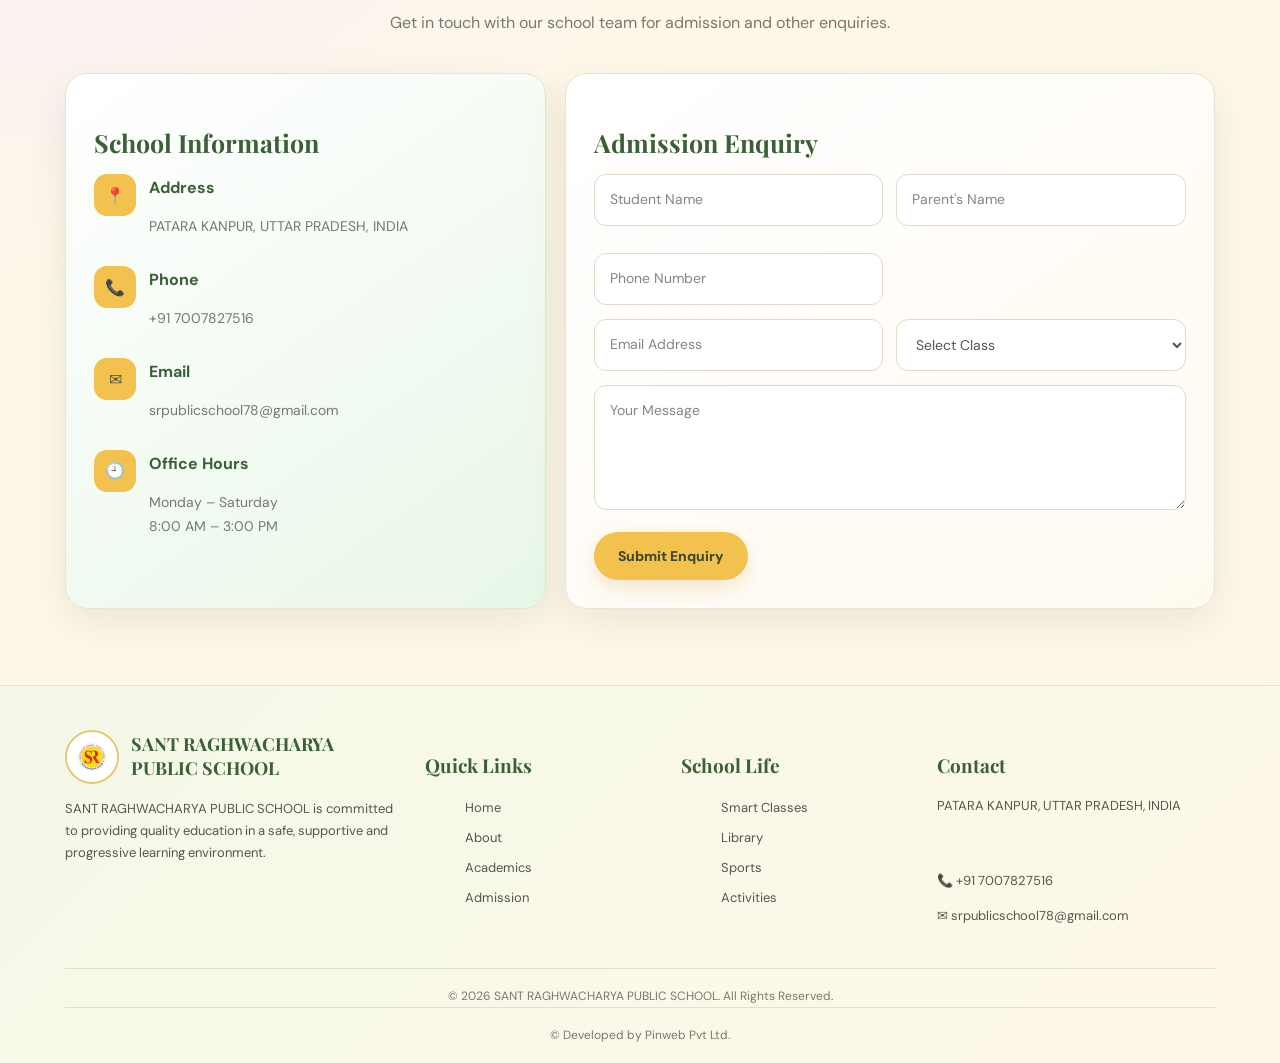
==== commit 2f6e37f9: "change in header and enquiry form" ====
--- a/index.html
+++ b/index.html
@@ -81,6 +81,14 @@
 
         <div class="header-actions">
 
+            <div class="cbse-badge" aria-label="CBSE affiliated school">
+                <span class="cbse-badge-mark" aria-hidden="true">✓</span>
+                <span class="cbse-badge-copy">
+                    <small>CBSE</small>
+                    <strong>Affiliated</strong>
+                </span>
+            </div>
+
             <a href="#admission" class="header-action admission-action">
                 <span class="action-icon">🎓</span>
                 <span>
@@ -791,6 +799,12 @@
                         <form id="enquiryForm">
 
                             <div class="form-row">
+                                 <input
+                                    type="text"
+                                    name="student"
+                                    placeholder="Student Name"
+                                    required
+                                >
 
                                 <input
                                     type="text"
--- a/css/style.css
+++ b/css/style.css
@@ -339,6 +339,52 @@
     margin-left: auto;
 }
 
+.cbse-badge {
+    display: flex;
+    min-height: 54px;
+    align-items: center;
+    gap: 9px;
+    padding: 7px 12px;
+    border: 1px solid #d9e7ce;
+    border-radius: 15px;
+    background: linear-gradient(135deg, #f5faef, #fffdf5);
+    color: var(--green-deep);
+    white-space: nowrap;
+}
+
+.cbse-badge-mark {
+    display: grid;
+    width: 32px;
+    height: 32px;
+    flex: 0 0 32px;
+    place-items: center;
+    border: 1px solid rgba(40, 77, 39, .16);
+    border-radius: 50%;
+    background: var(--green-accent);
+    color: var(--white);
+    font-size: 16px;
+    font-weight: 800;
+}
+
+.cbse-badge-copy {
+    display: flex;
+    flex-direction: column;
+    line-height: 1.2;
+}
+
+.cbse-badge-copy small {
+    color: var(--muted);
+    font-size: 9px;
+    font-weight: 800;
+    letter-spacing: .12em;
+}
+
+.cbse-badge-copy strong {
+    margin-top: 3px;
+    font-size: 12px;
+    font-weight: 800;
+}
+
 .header-action {
     display: flex;
     min-width: 158px;
@@ -1807,6 +1853,10 @@
 
 @media (max-width: 980px) {
     .header-actions {
+        gap: 0;
+    }
+
+    .header-actions .header-action {
         display: none;
     }
 
@@ -1967,6 +2017,28 @@
         gap: 10px;
     }
 
+    .cbse-badge {
+        min-height: 46px;
+        gap: 6px;
+        padding: 5px 8px;
+        border-radius: 12px;
+    }
+
+    .cbse-badge-mark {
+        width: 27px;
+        height: 27px;
+        flex-basis: 27px;
+        font-size: 14px;
+    }
+
+    .cbse-badge-copy small {
+        font-size: 8px;
+    }
+
+    .cbse-badge-copy strong {
+        font-size: 10px;
+    }
+
     .section {
         padding: 46px 0;
     }
@@ -2186,6 +2258,17 @@
 
     .school-info h2 {
         font-size: clamp(14px, 4vw, 17px);
+    }
+
+    .cbse-badge {
+        gap: 5px;
+        padding-inline: 6px;
+    }
+
+    .cbse-badge-mark {
+        width: 24px;
+        height: 24px;
+        flex-basis: 24px;
     }
 
     .school-info span {
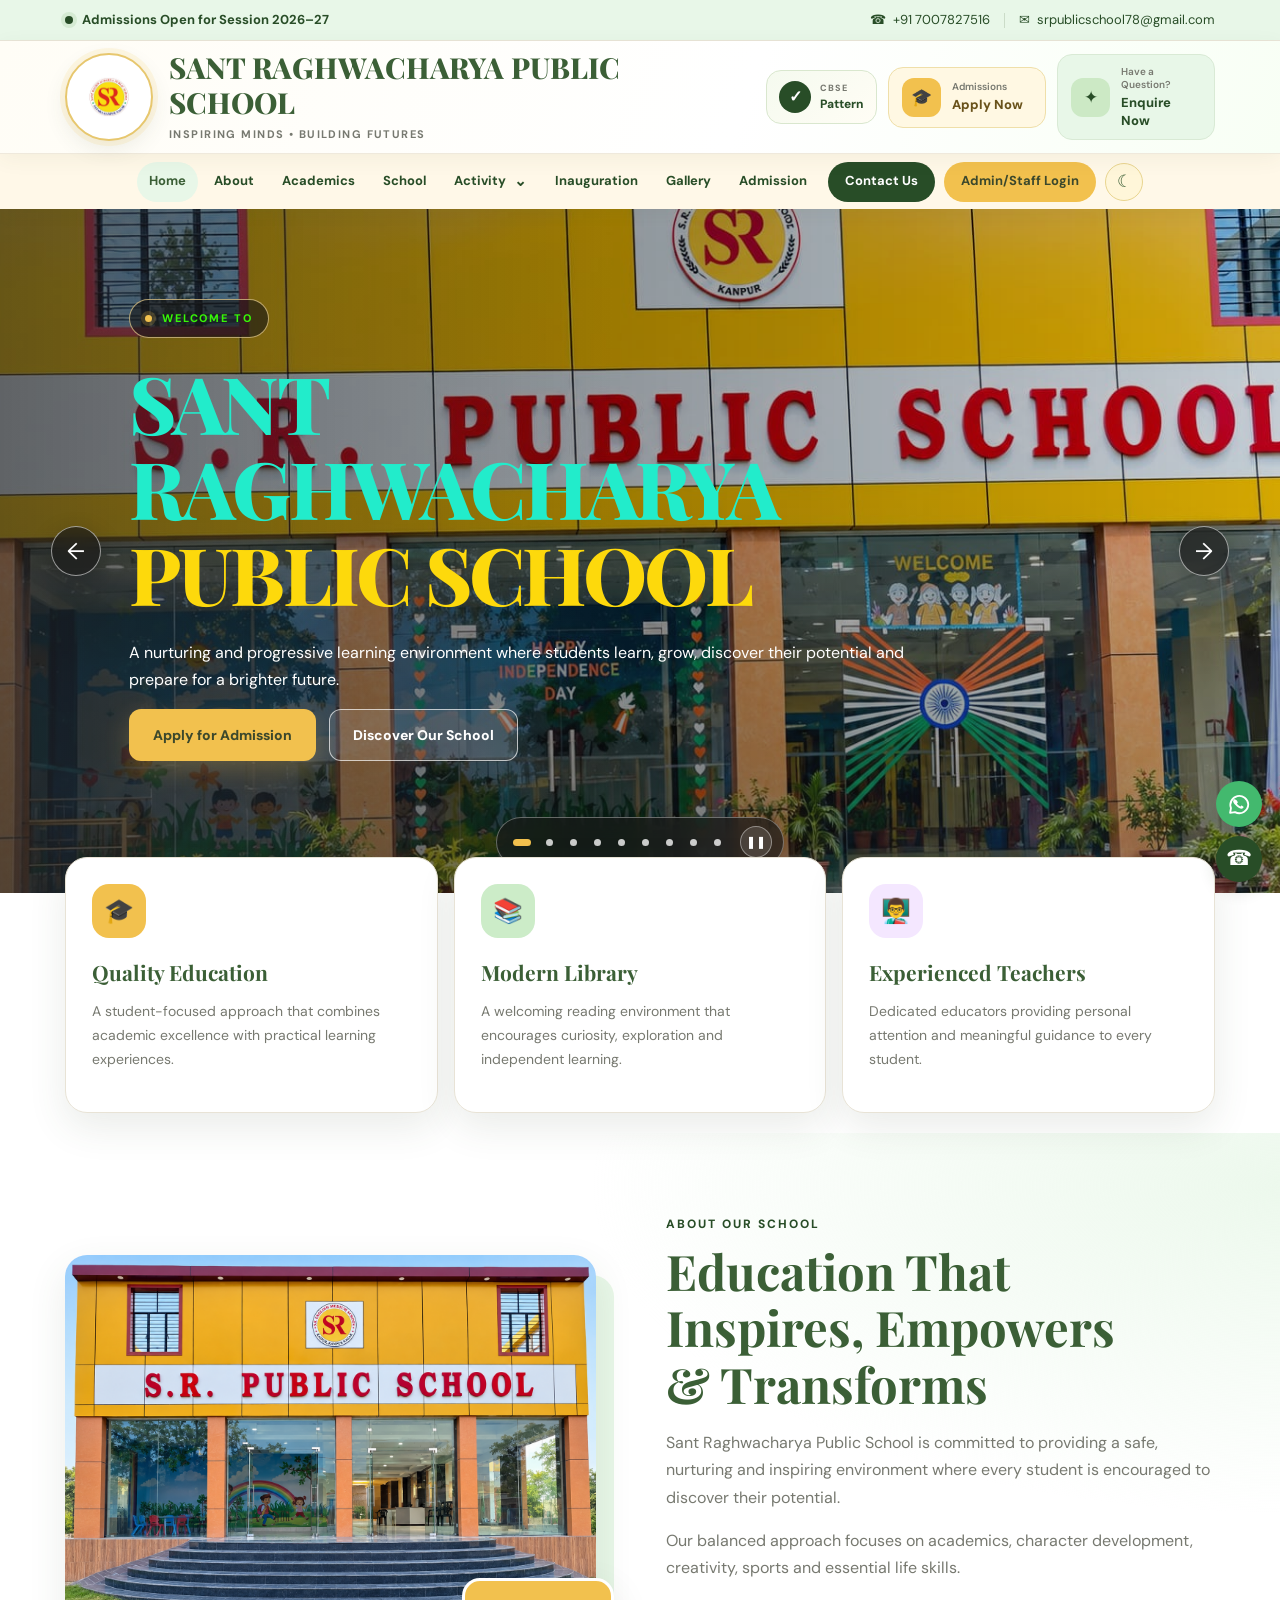
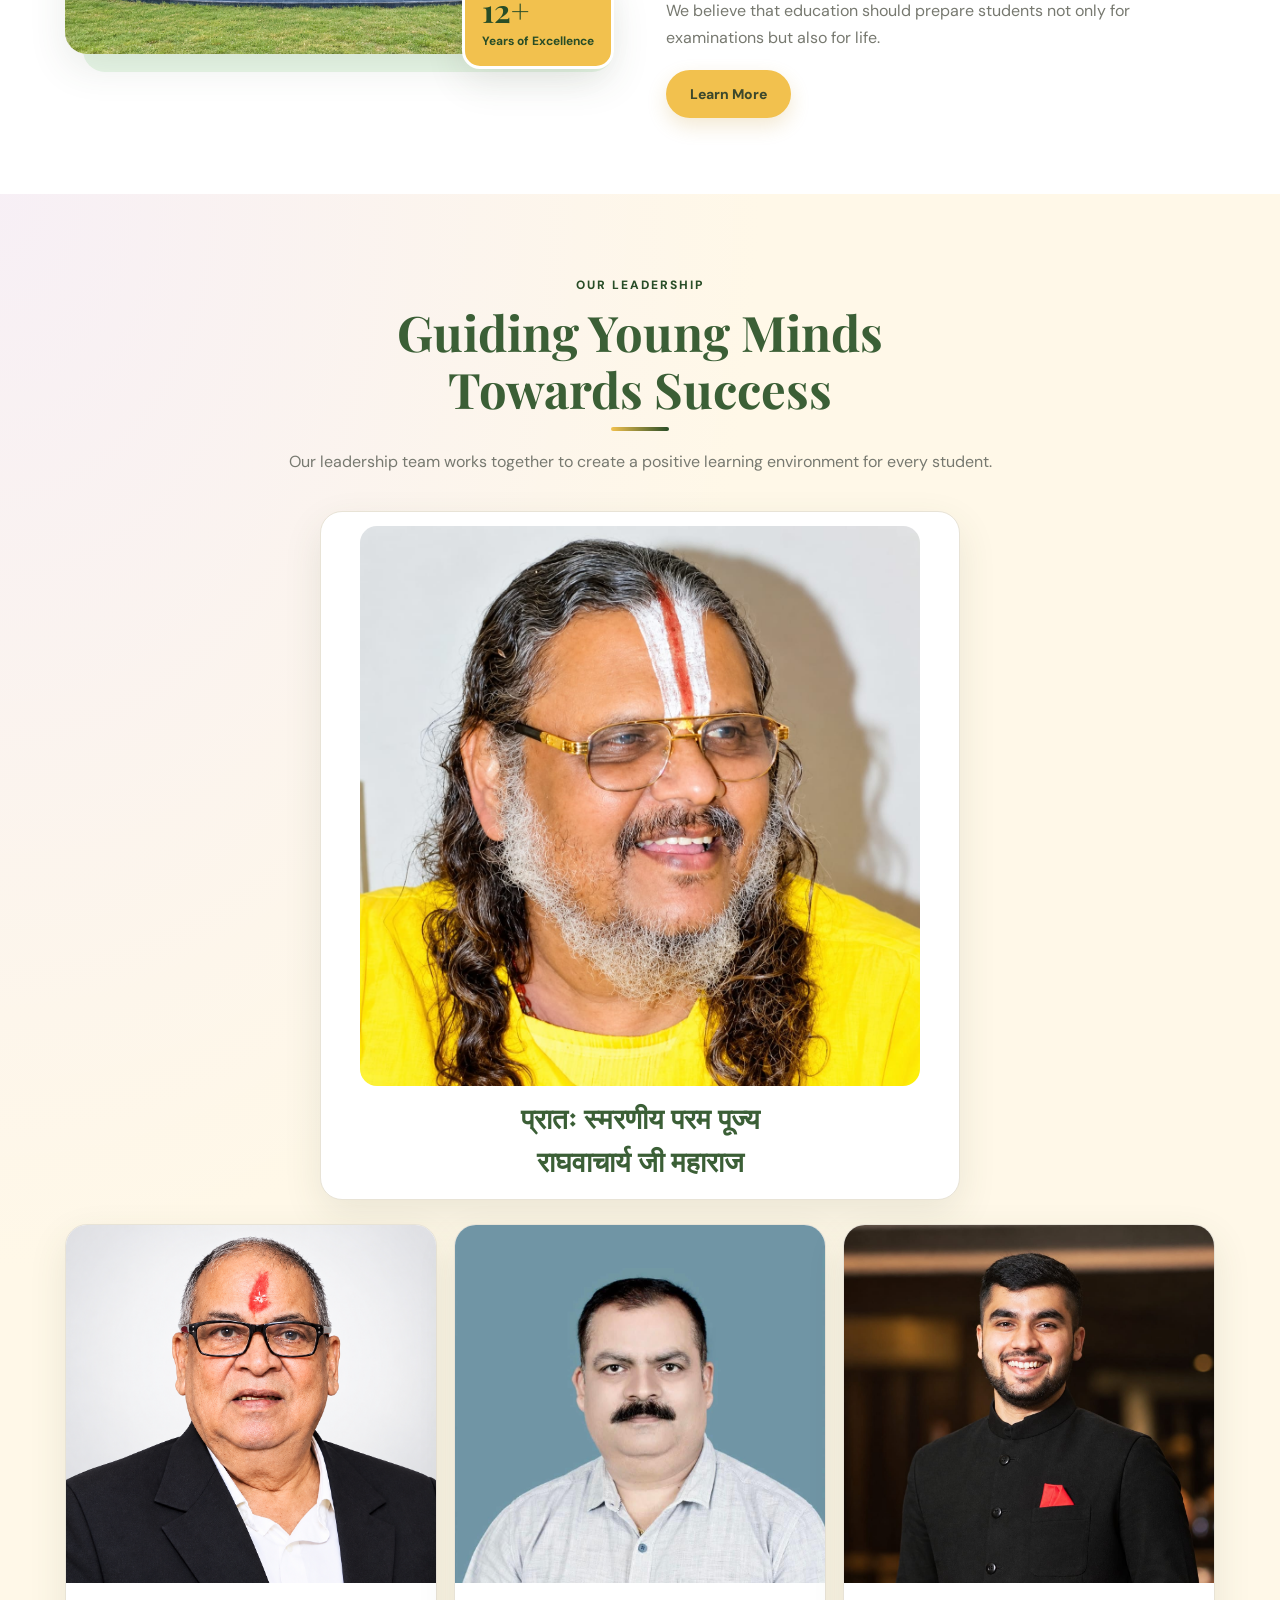
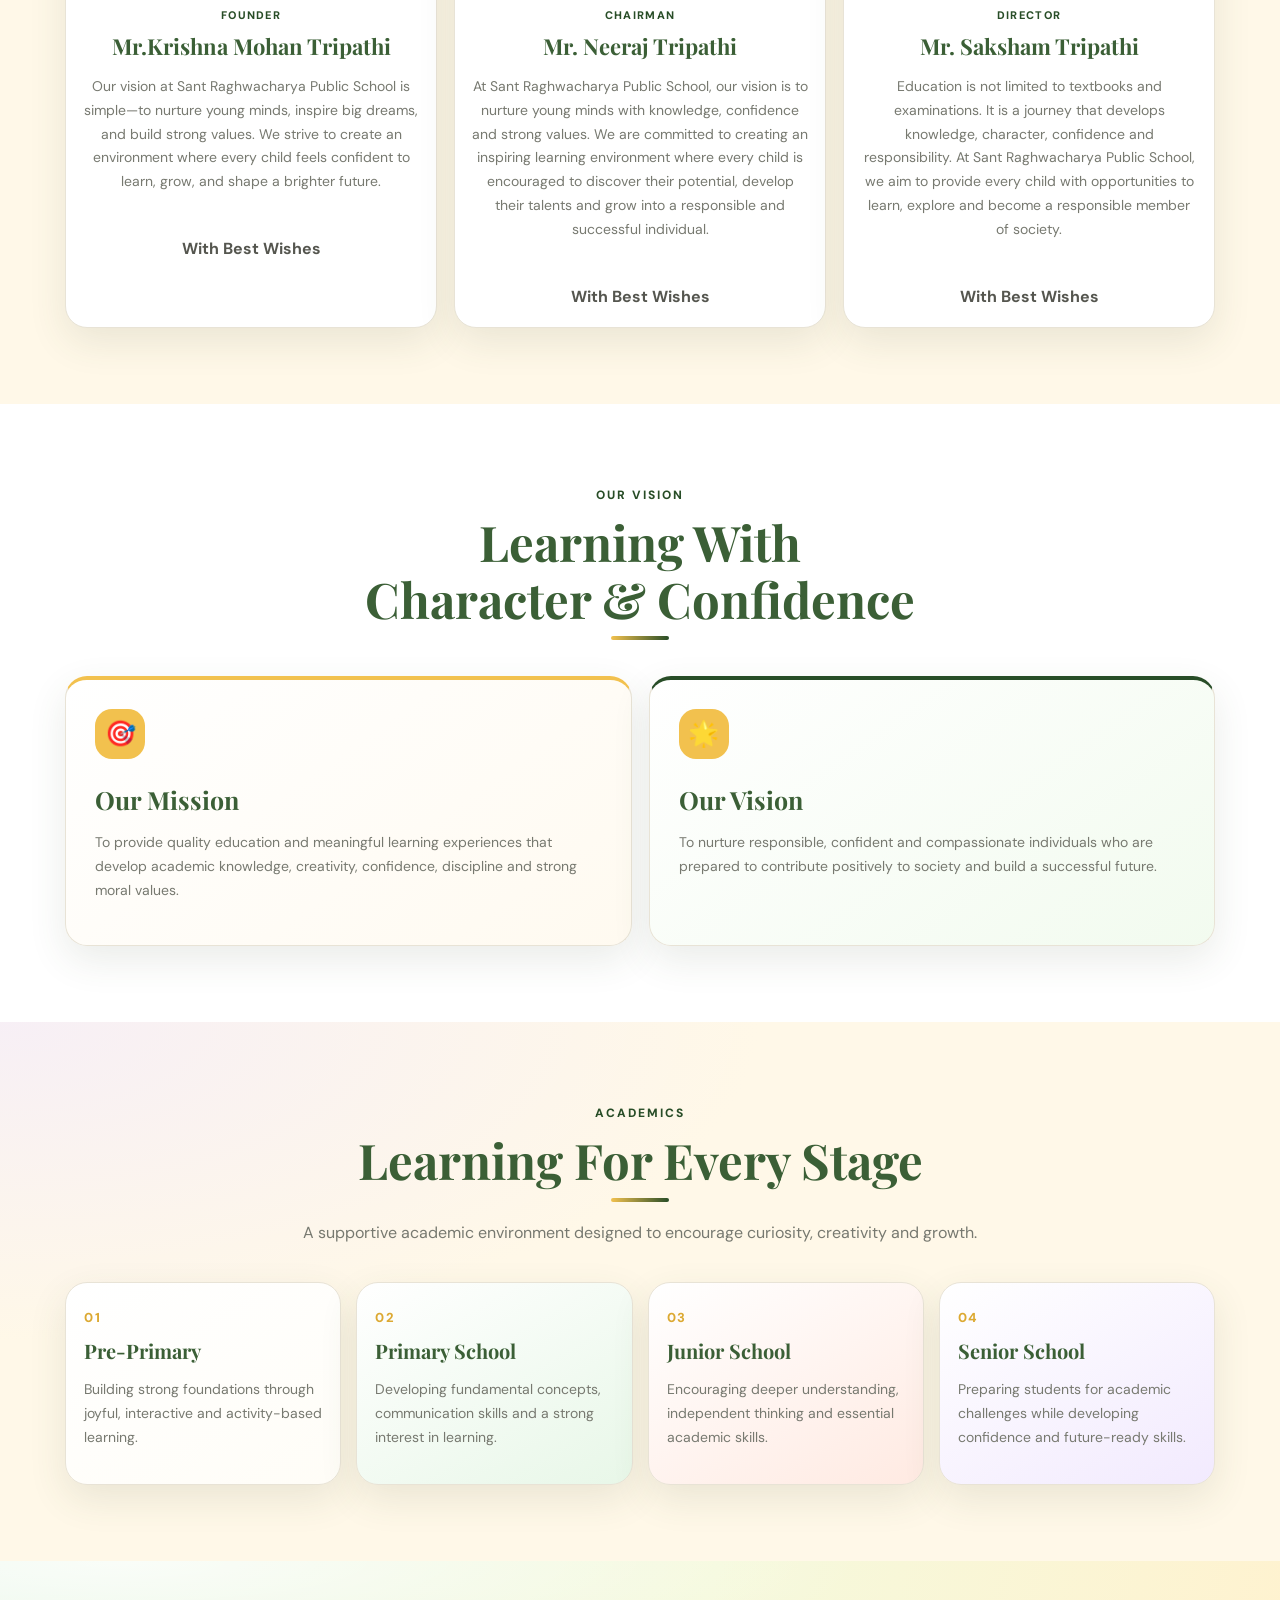
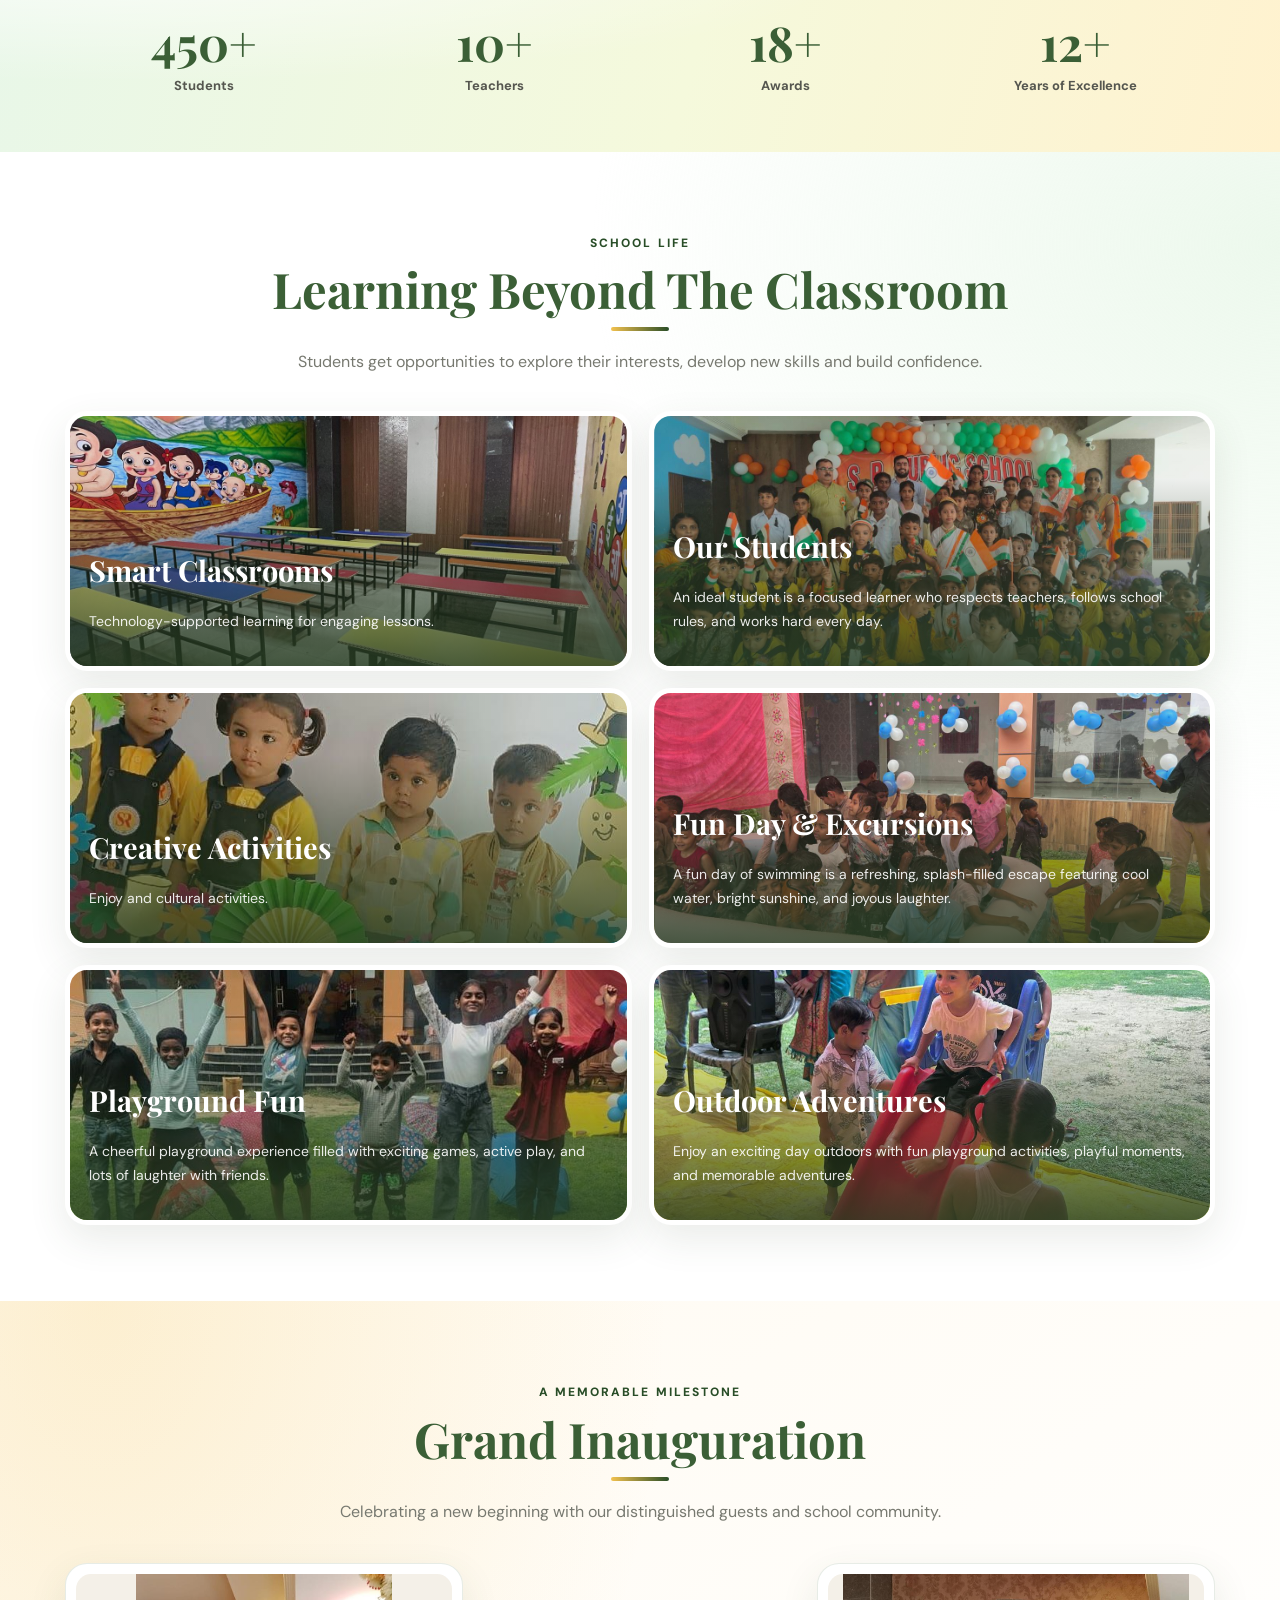
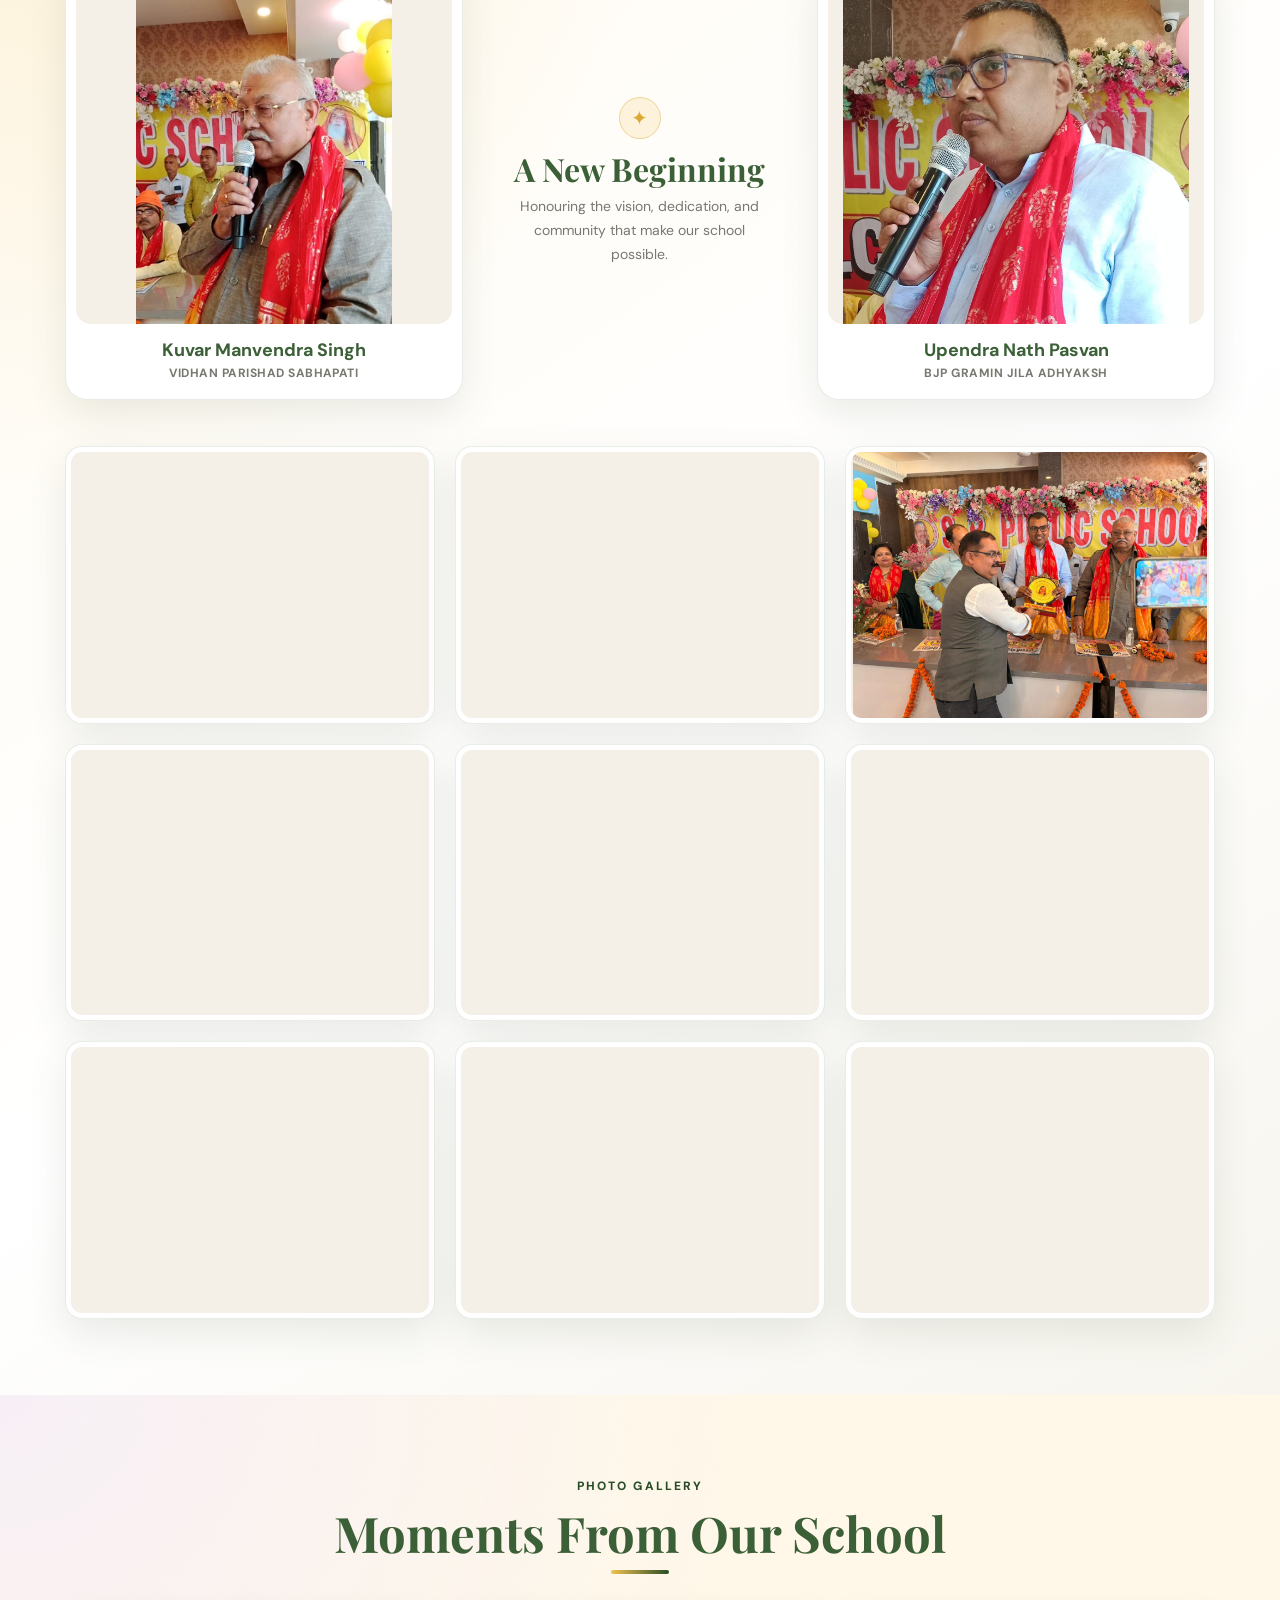
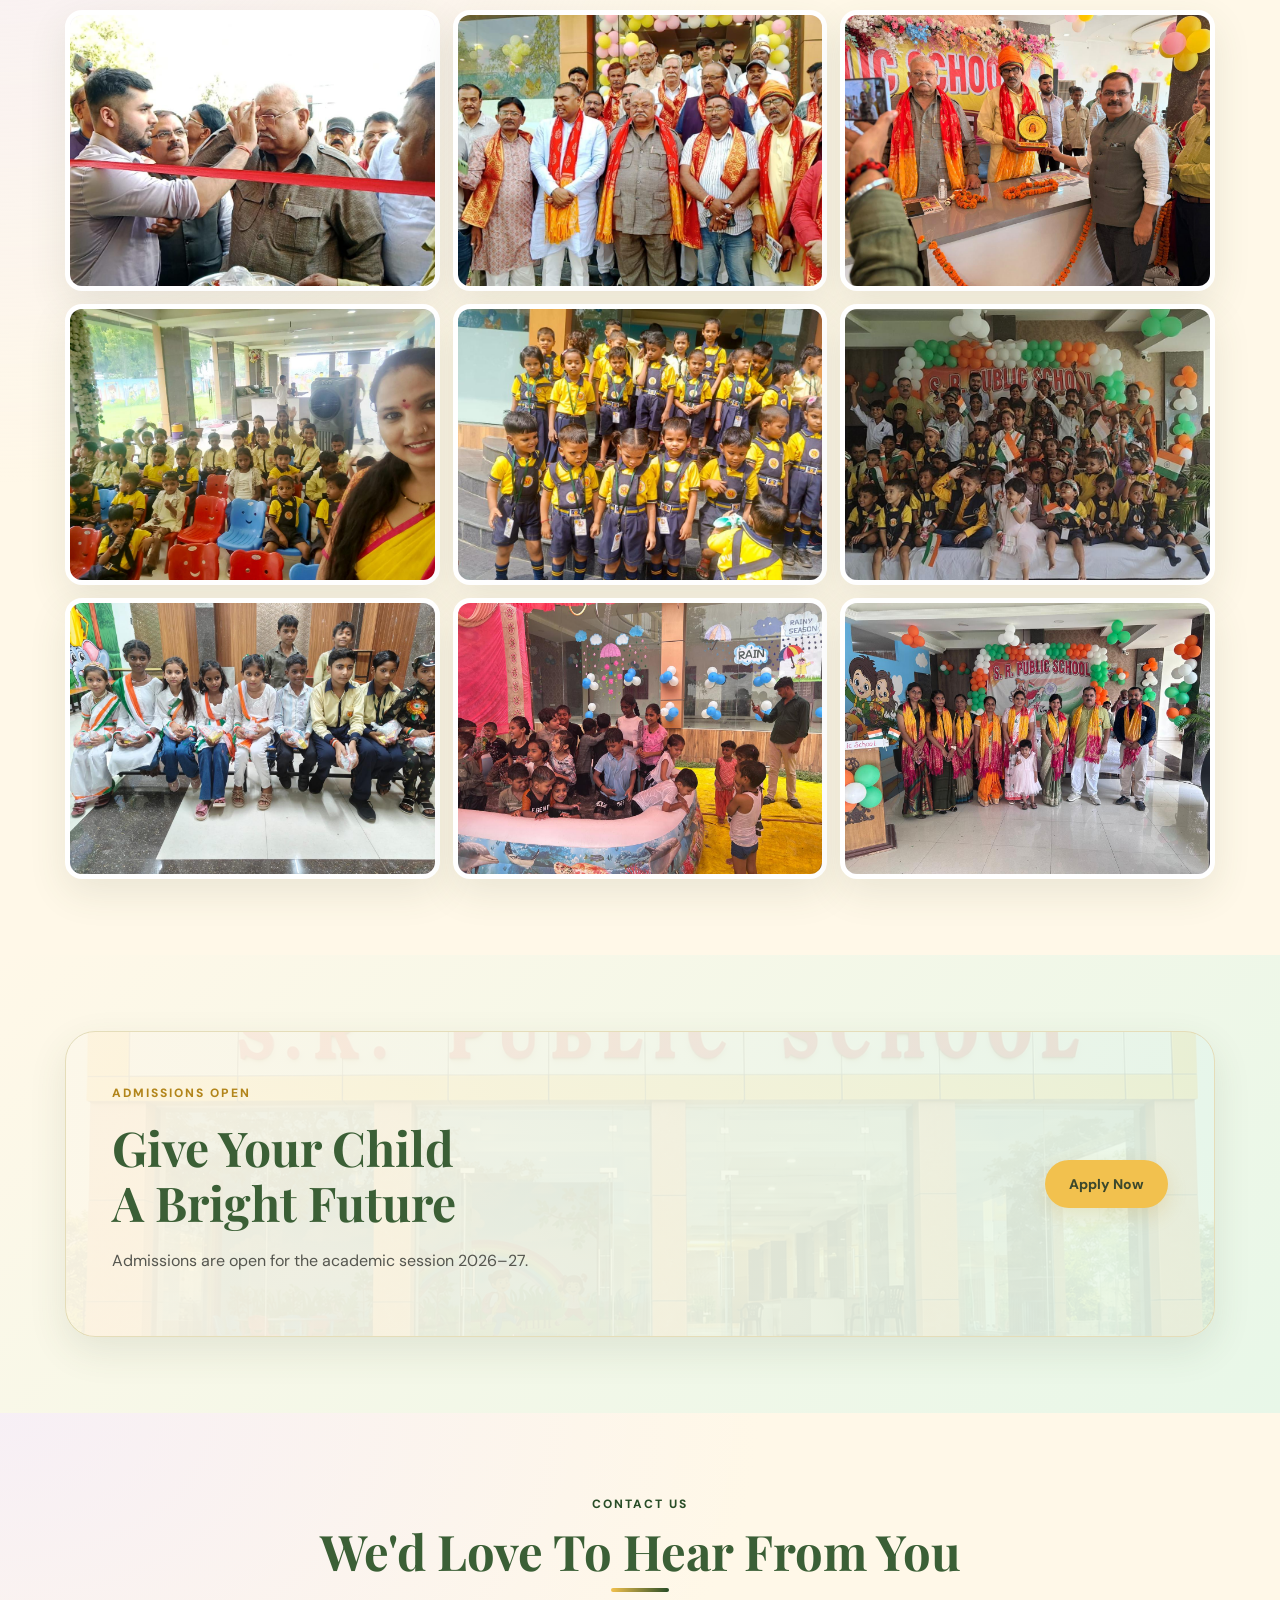
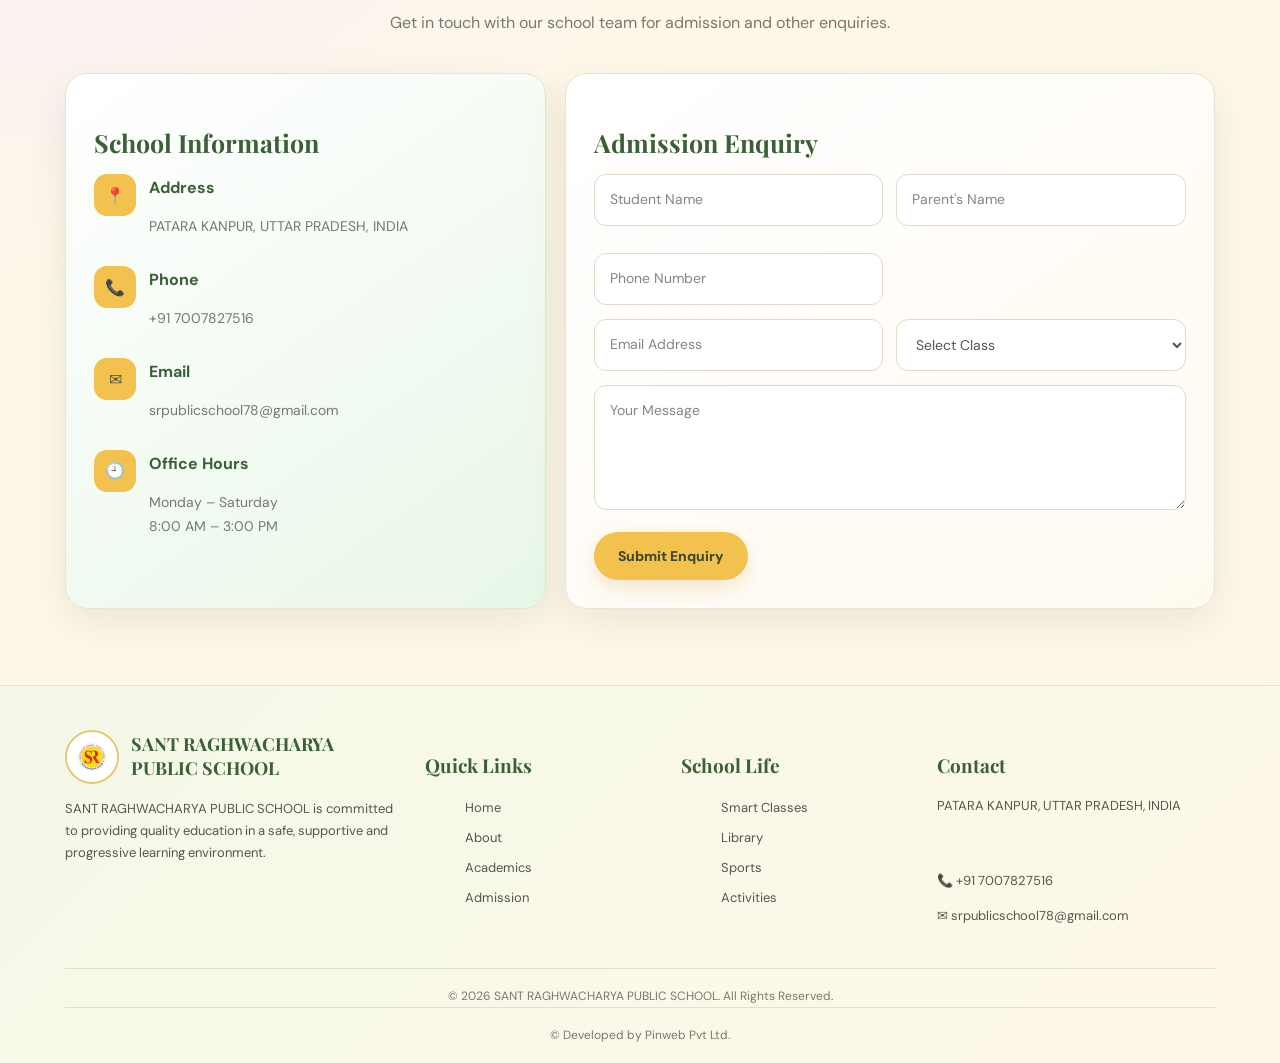
==== commit 9b88d42c: "change header name" ====
--- a/index.html
+++ b/index.html
@@ -85,7 +85,7 @@
                 <span class="cbse-badge-mark" aria-hidden="true">✓</span>
                 <span class="cbse-badge-copy">
                     <small>CBSE</small>
-                    <strong>Affiliated</strong>
+                    <strong>Pattern</strong>
                 </span>
             </div>
 
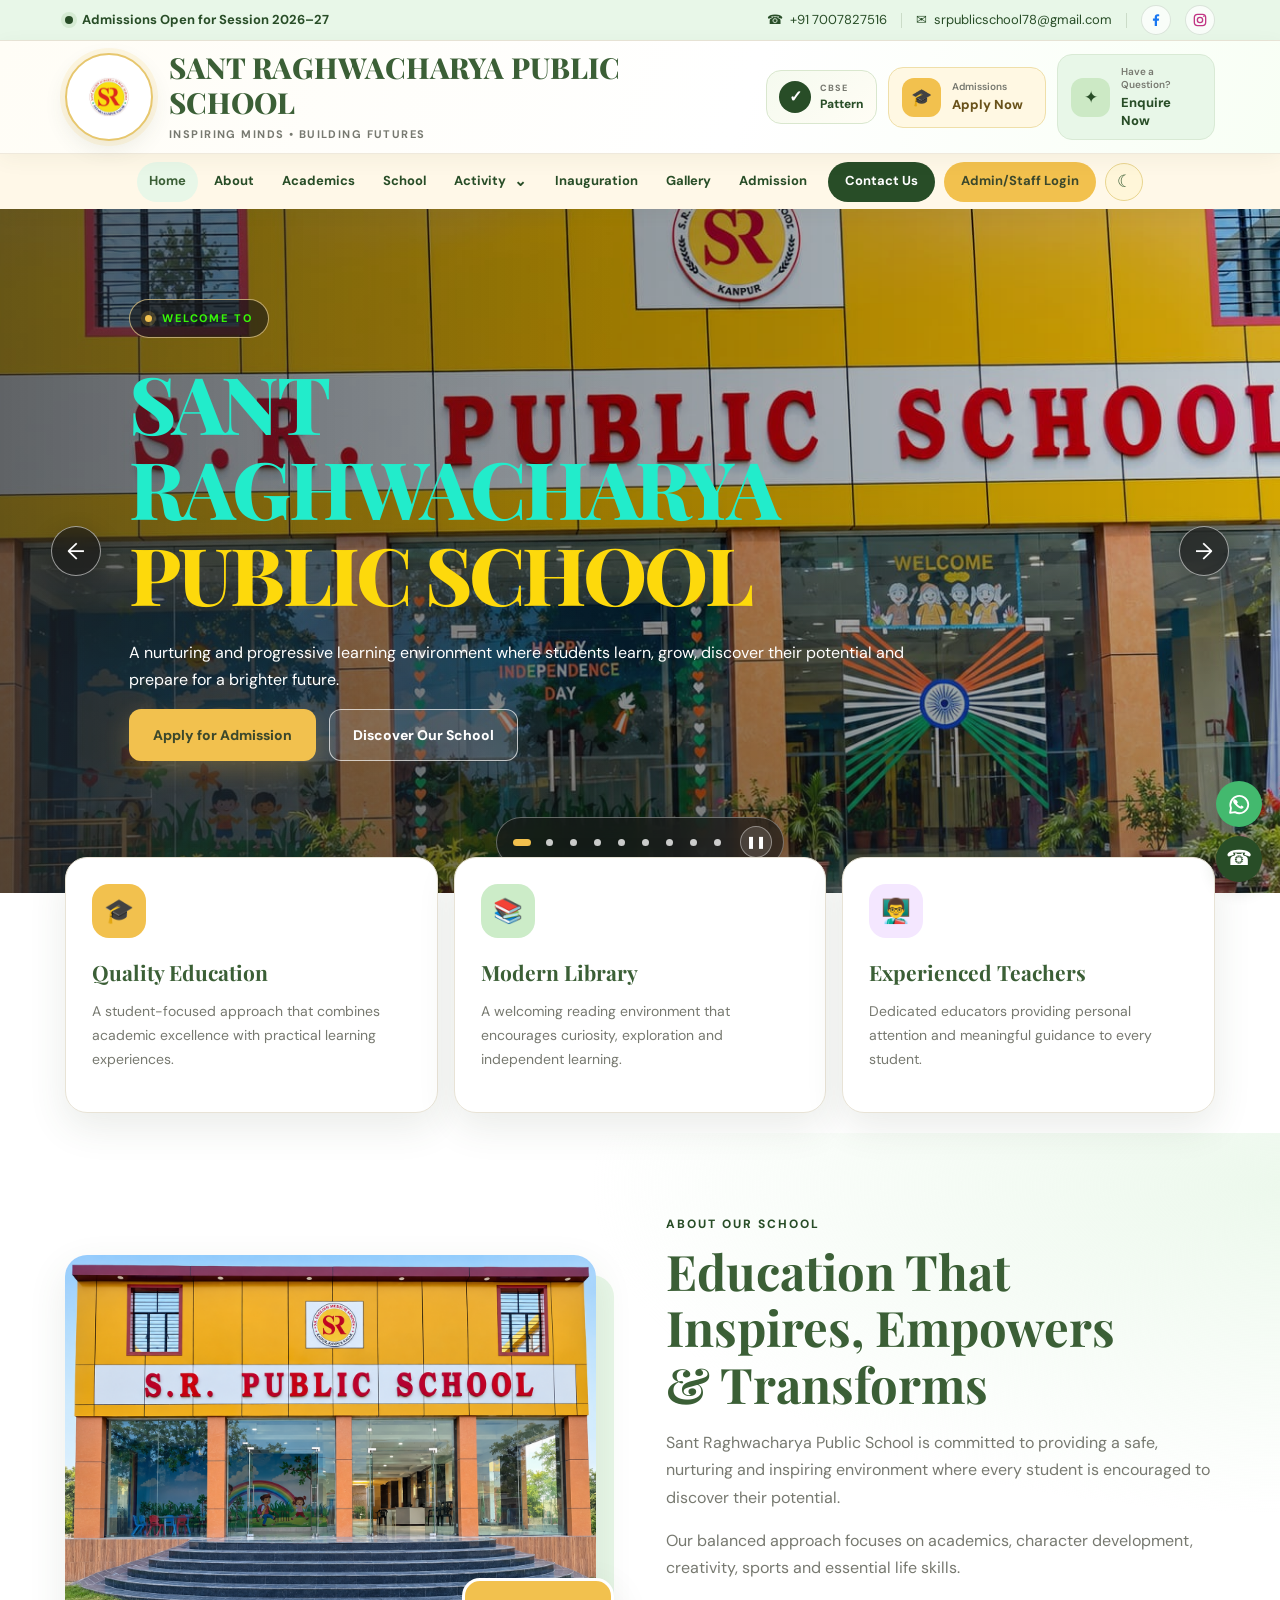
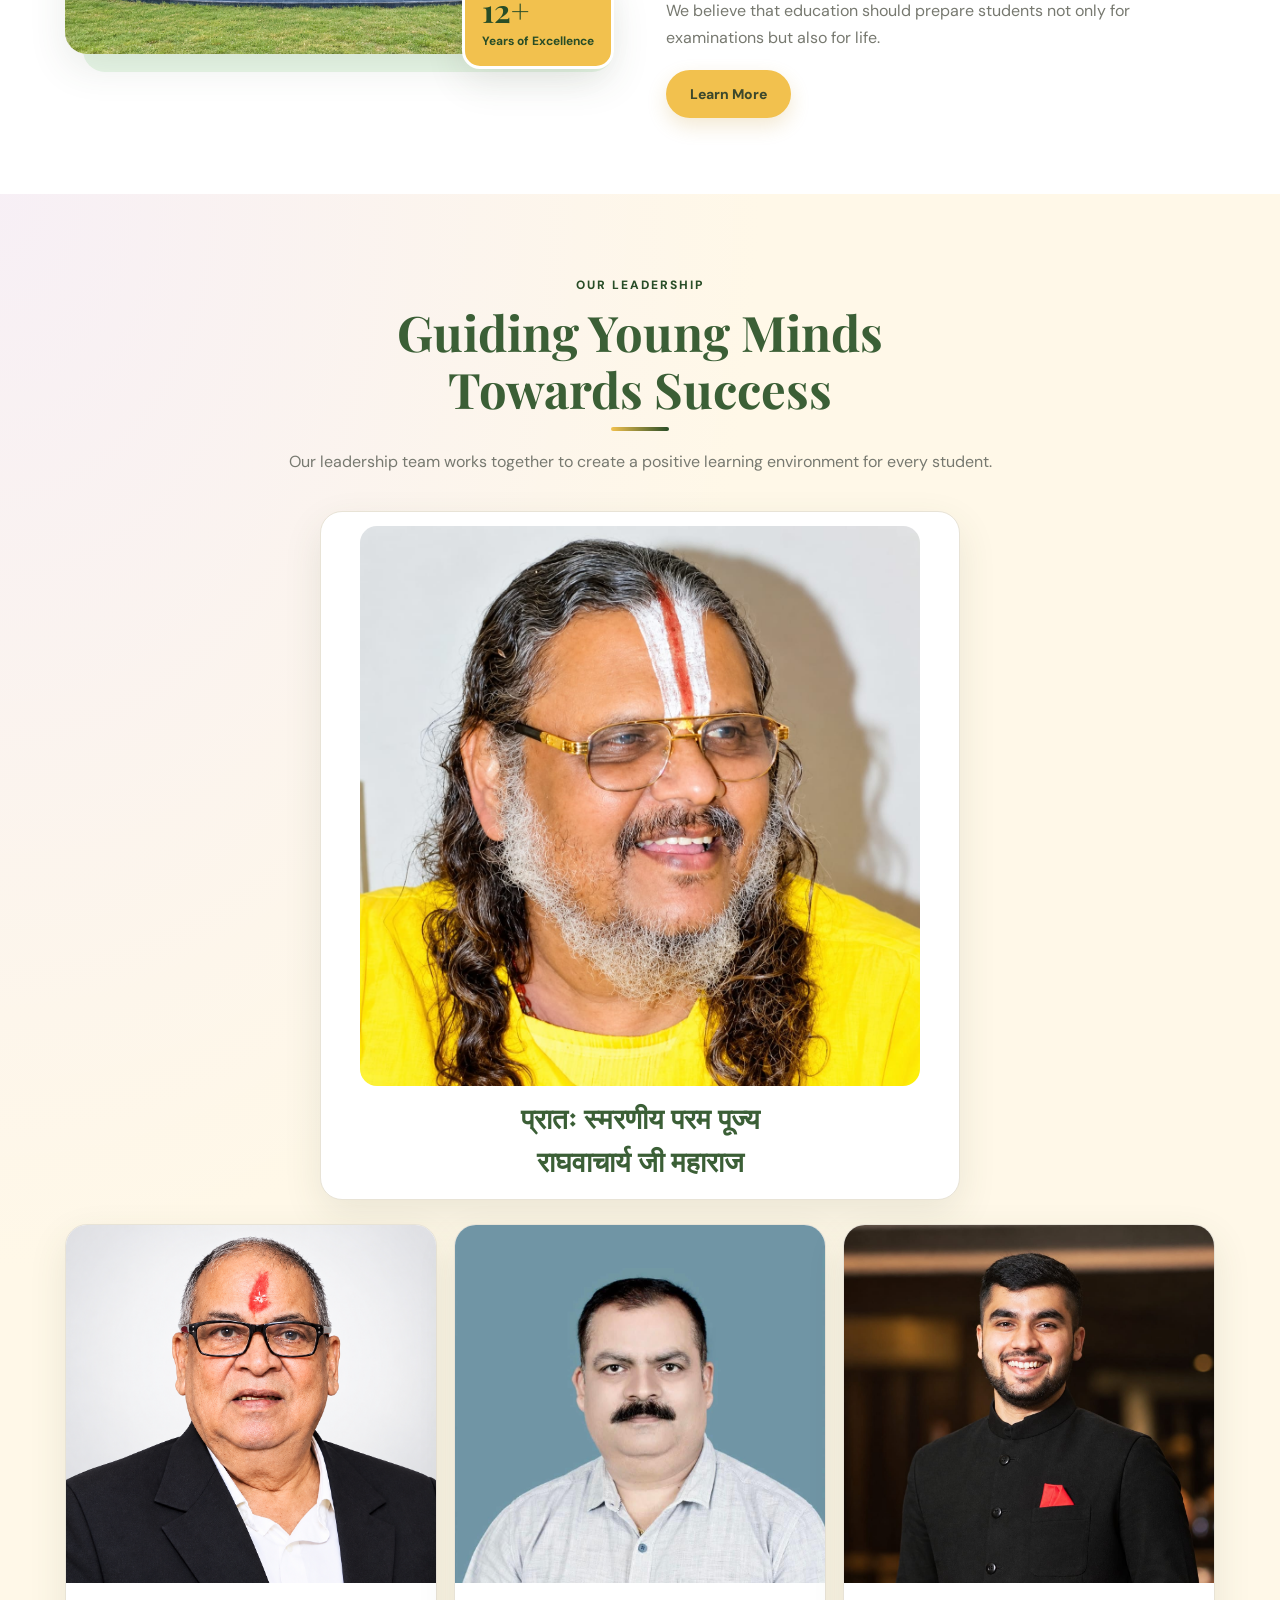
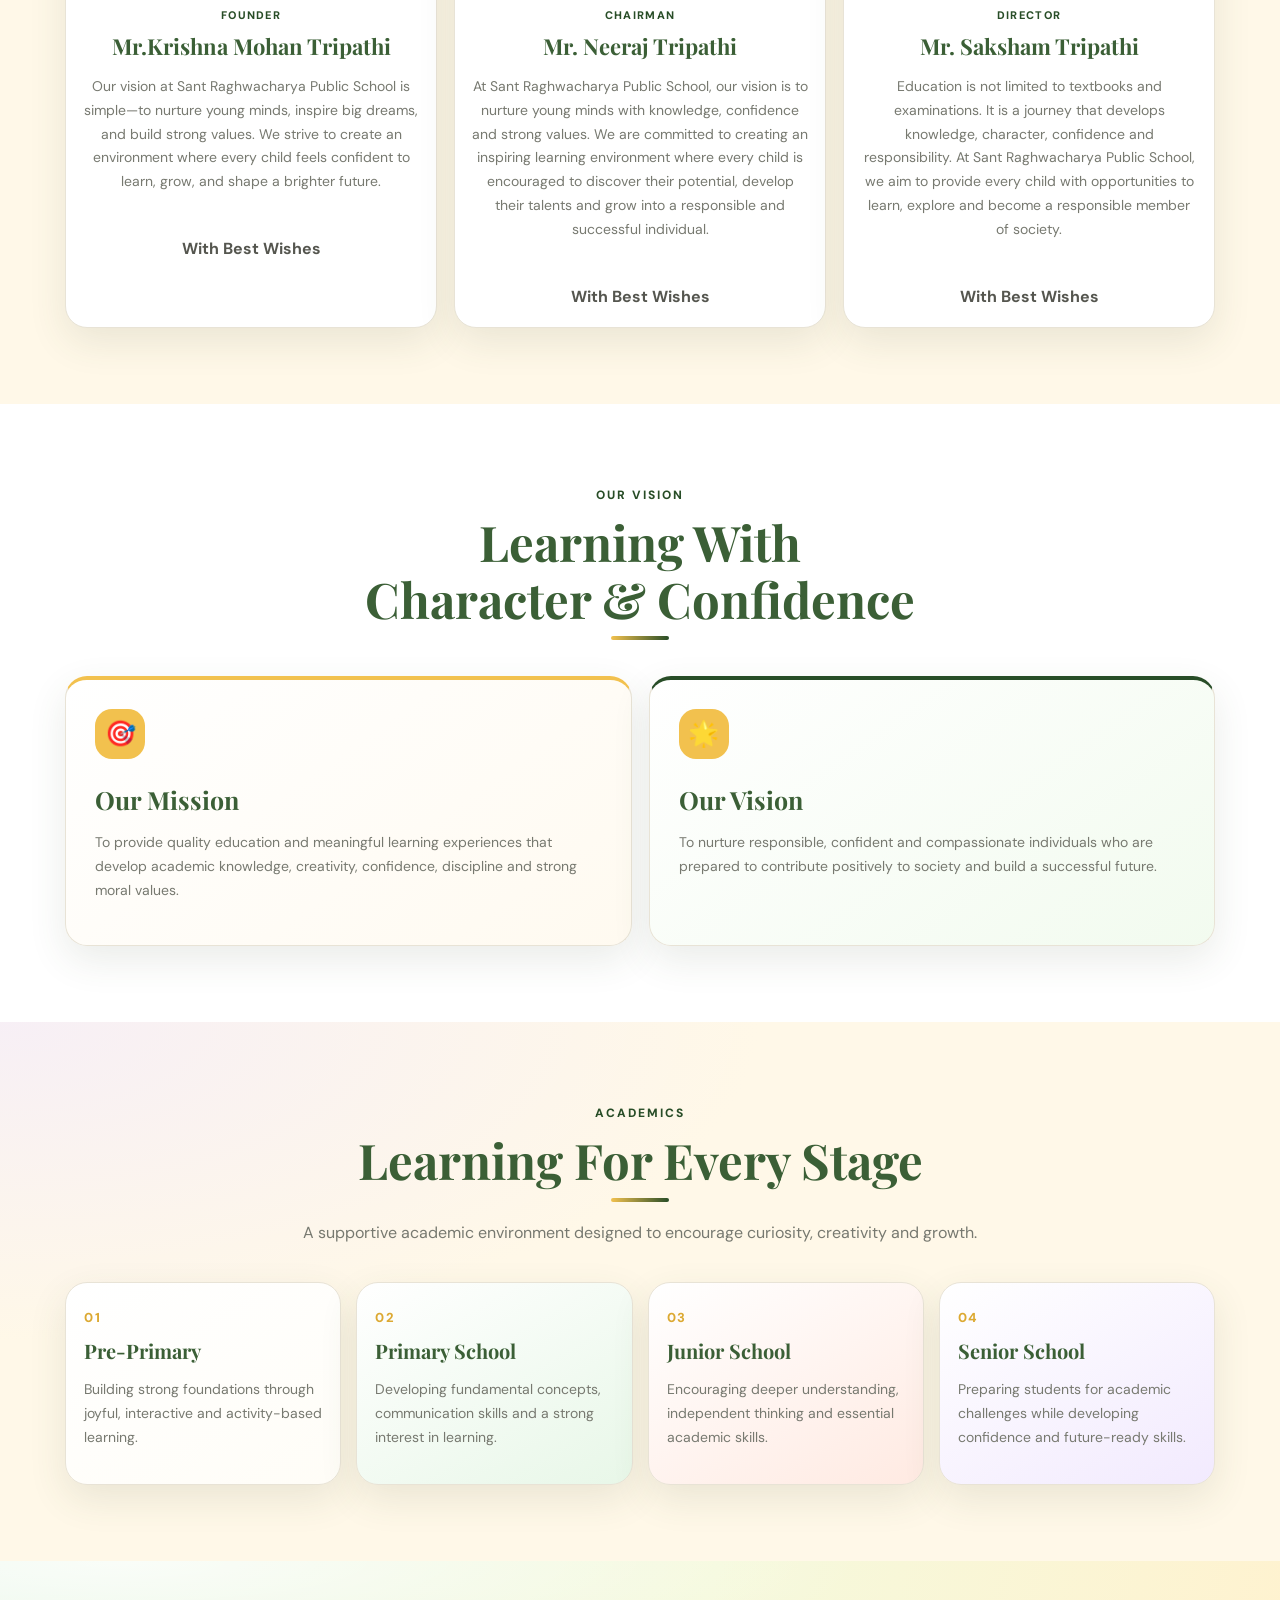
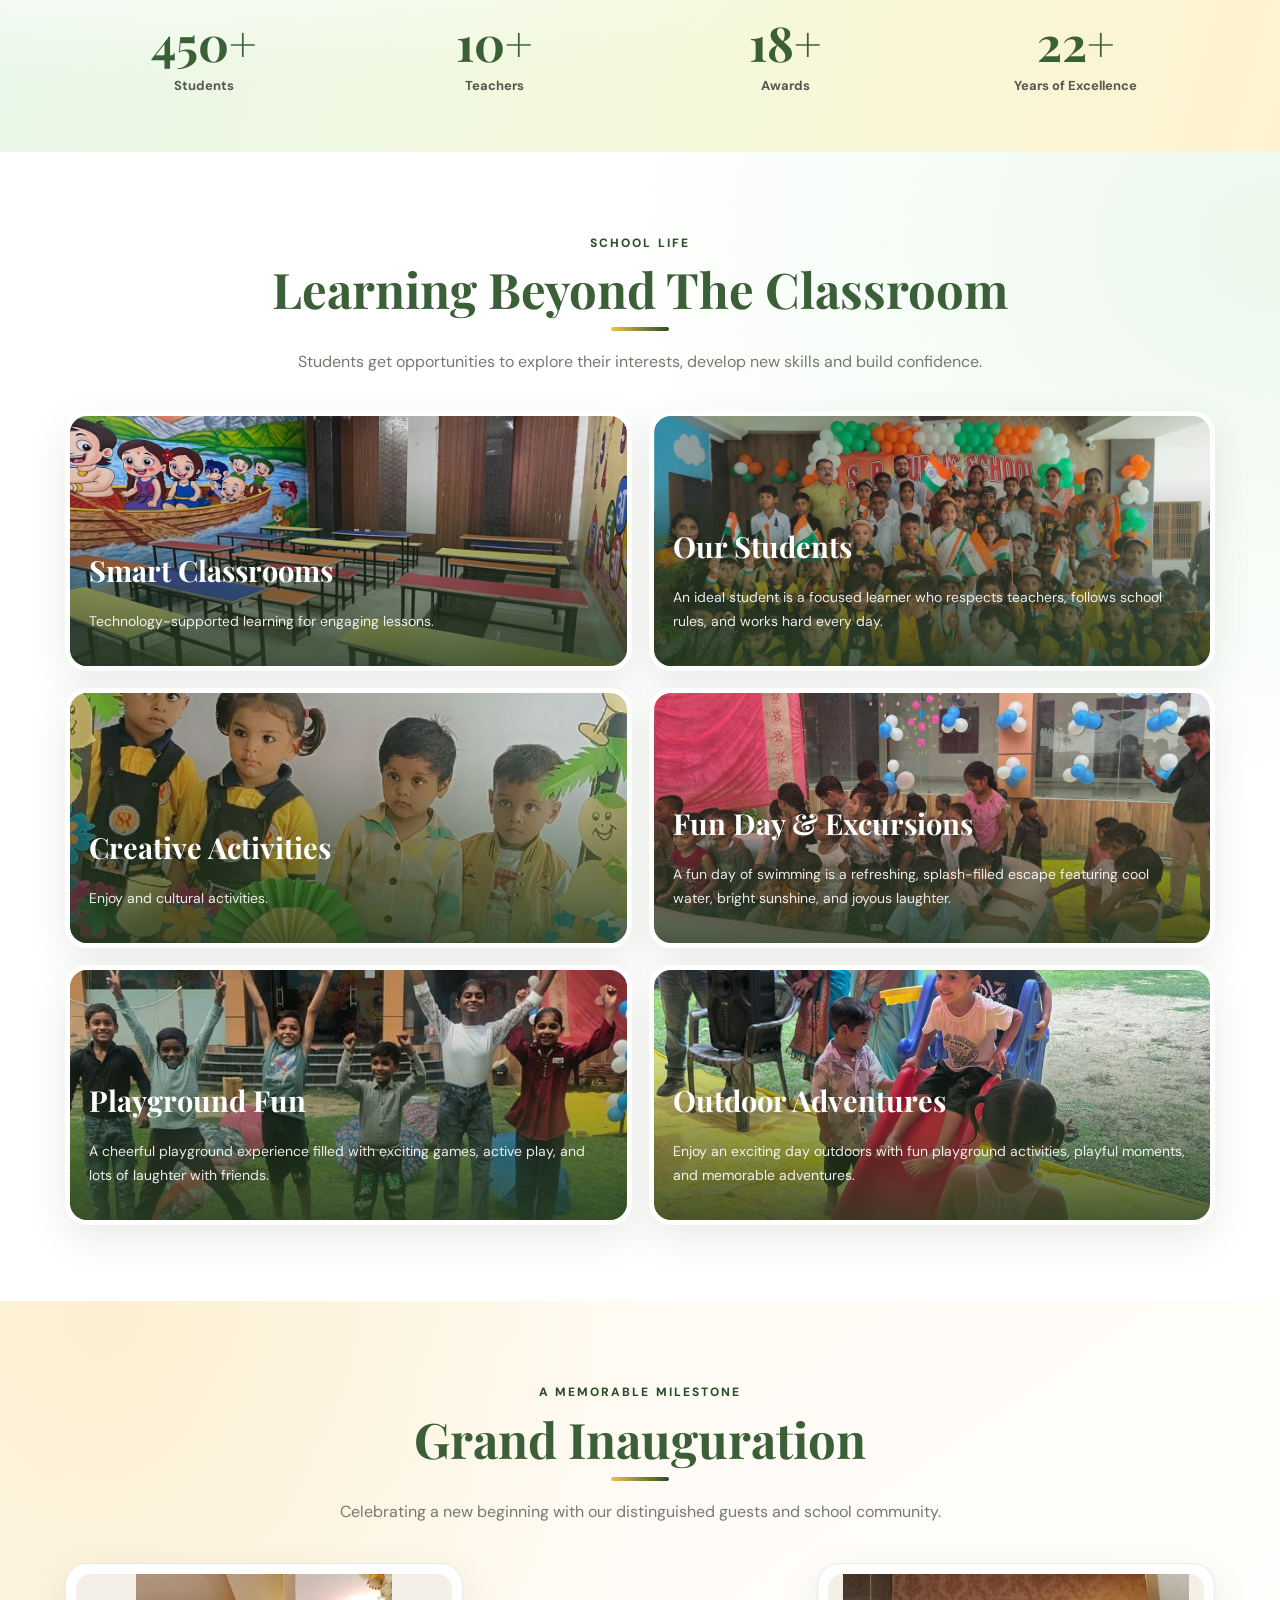
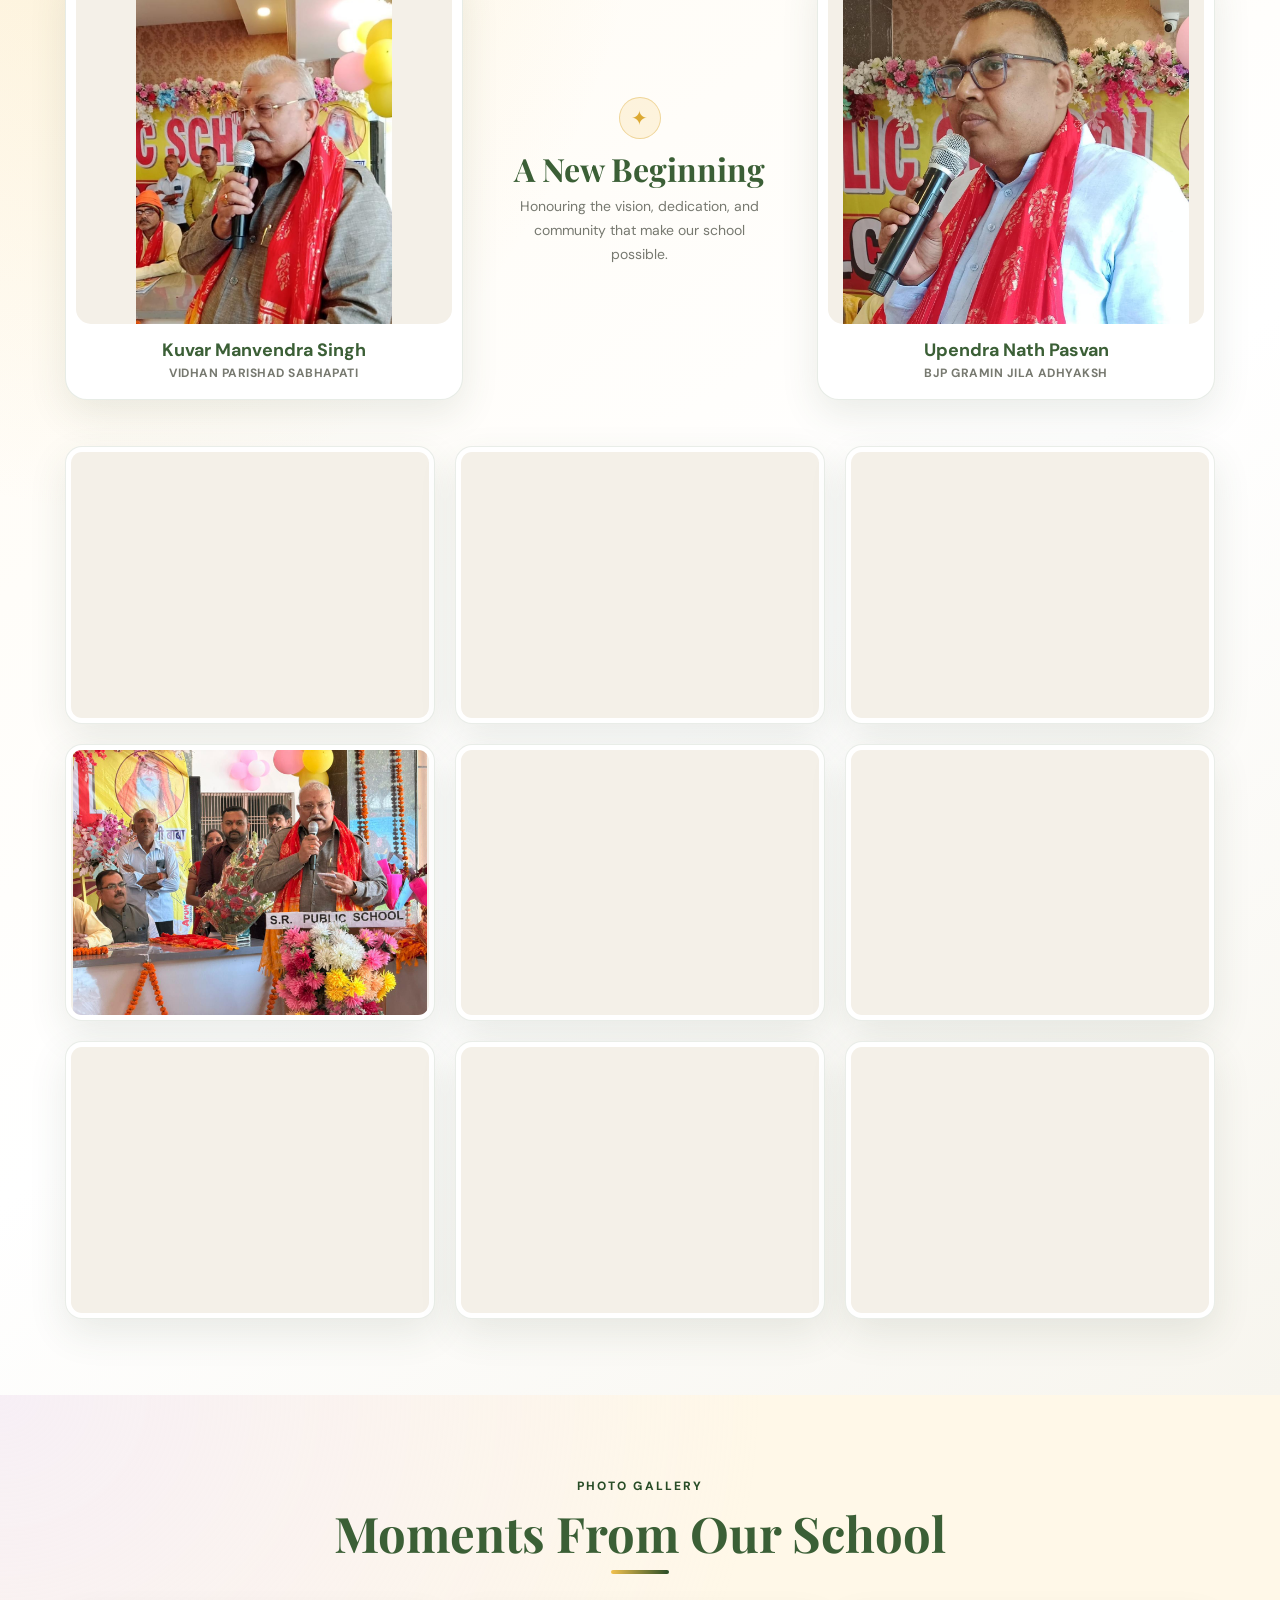
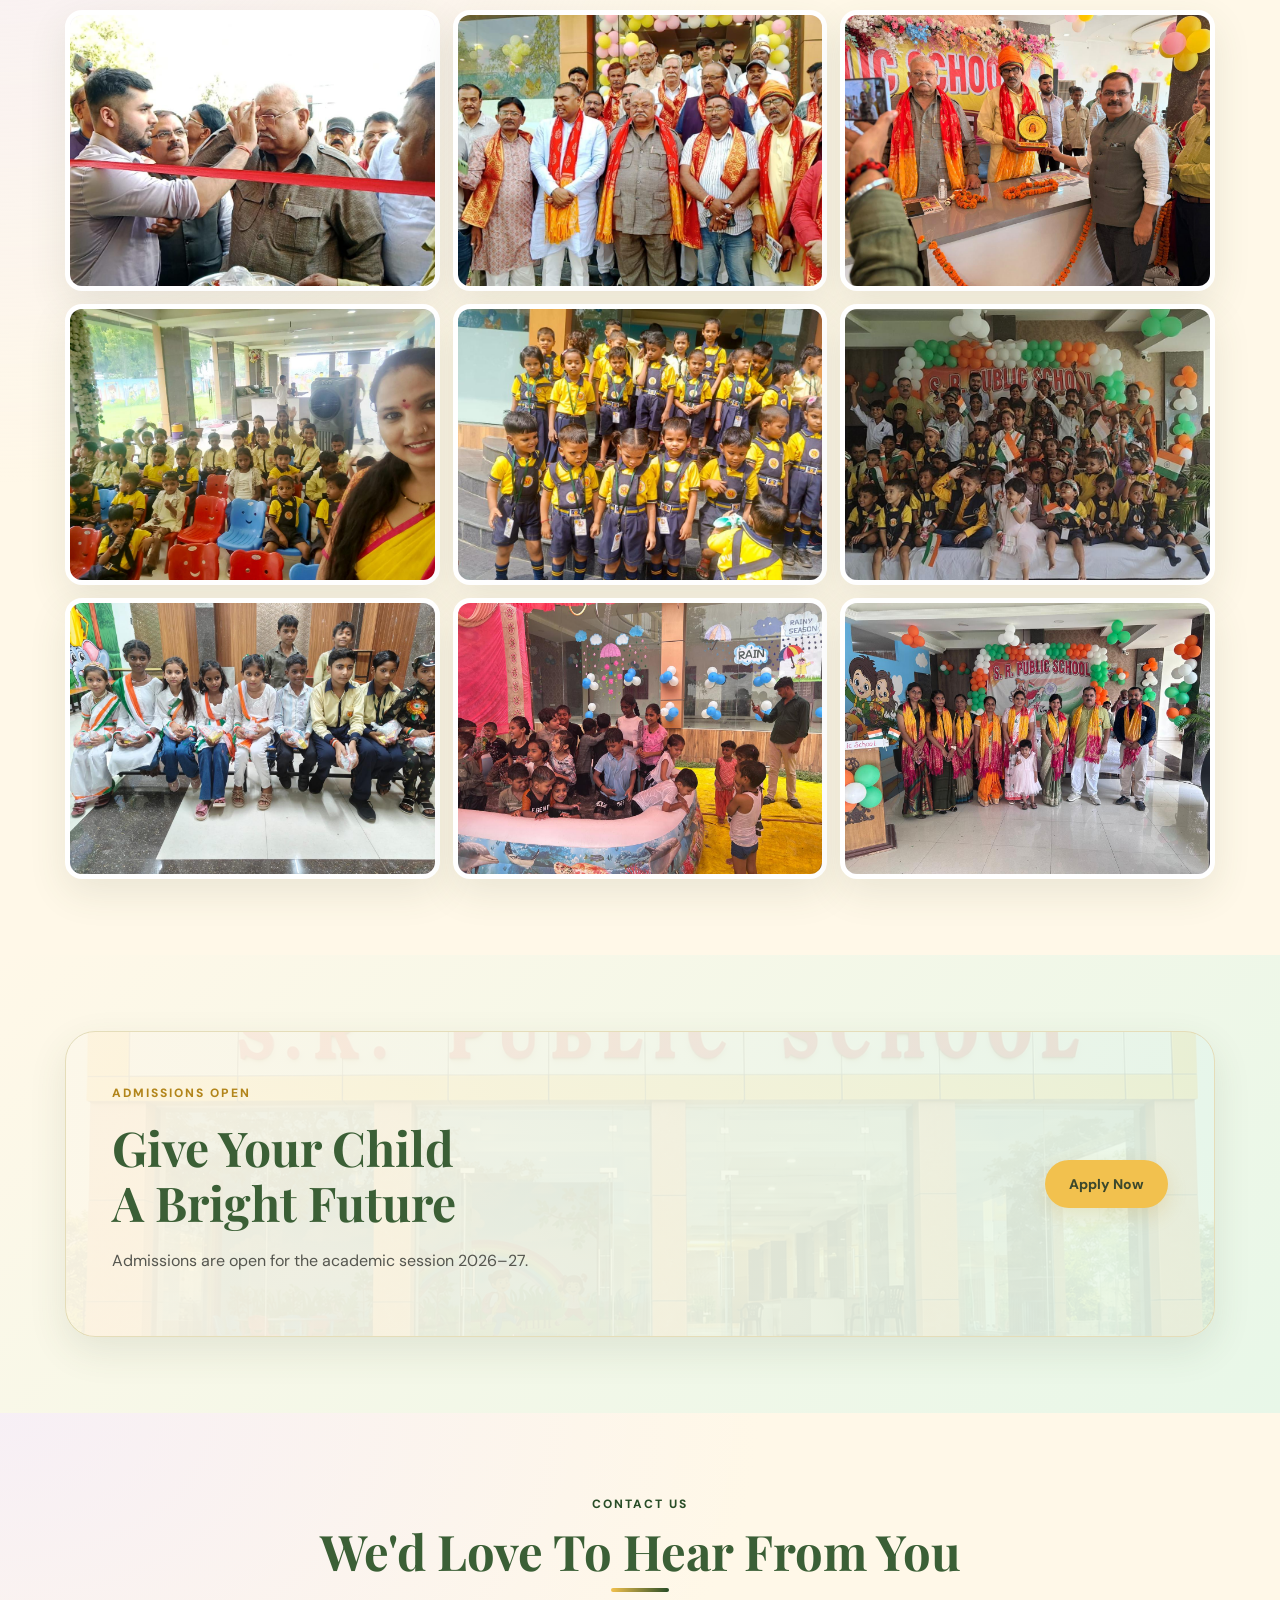
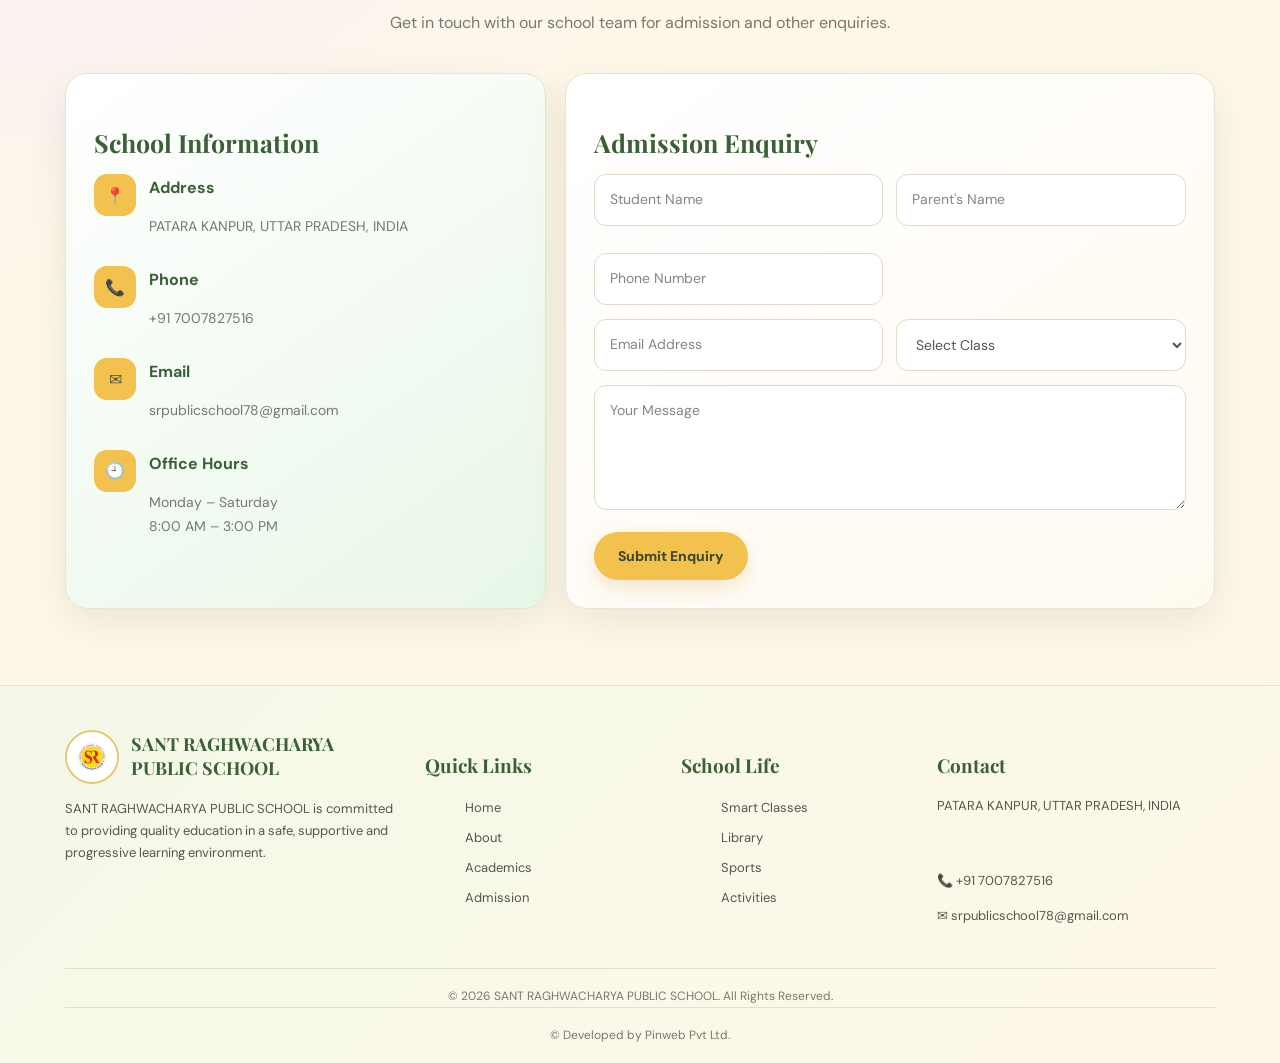
==== commit 899a5ceb: "add facebook and intagram link in top bar" ====
--- a/index.html
+++ b/index.html
@@ -42,6 +42,31 @@
                 <a id="topEmail" href="#" aria-label="Email the school">
                     <span class="top-icon" aria-hidden="true">✉</span>
                     <span class="top-text"></span>
+                </a>
+                <span class="top-divider" aria-hidden="true"></span>
+                <a
+                    class="top-social-link facebook-link"
+                    href="https://www.facebook.com/share/1M3E2UFipk/?mibextid=wwXIfr"
+                    target="_blank"
+                    rel="noopener noreferrer"
+                    aria-label="Visit our Facebook page"
+                    title="Facebook">
+                    <svg viewBox="0 0 24 24" aria-hidden="true" focusable="false">
+                        <path d="M13.5 21v-8h2.7l.4-3.1h-3.1v-2c0-.9.3-1.5 1.6-1.5h1.7V3.6c-.3 0-1.3-.1-2.5-.1-2.5 0-4.2 1.5-4.2 4.3v2.1H7.4V13h2.7v8h3.4Z" fill="currentColor" />
+                    </svg>
+                </a>
+                <a
+                    class="top-social-link instagram-link"
+                    href="https://instagram.com/srpub.licschoolpride?vrfl=ajF6OGFxbHYyM3B4"
+                    target="_blank"
+                    rel="noopener noreferrer"
+                    aria-label="Visit our Instagram page"
+                    title="Instagram">
+                    <svg viewBox="0 0 24 24" aria-hidden="true" focusable="false">
+                        <rect x="3.5" y="3.5" width="17" height="17" rx="5" fill="none" stroke="currentColor" stroke-width="2" />
+                        <circle cx="12" cy="12" r="4" fill="none" stroke="currentColor" stroke-width="2" />
+                        <circle cx="17.8" cy="6.5" r="1.1" fill="currentColor" />
+                    </svg>
                 </a>
             </div>
         </div>
--- a/css/style.css
+++ b/css/style.css
@@ -257,9 +257,40 @@
     color: var(--green-accent);
 }
 
+.topbar-right .top-social-link {
+    width: 30px;
+    height: 30px;
+    flex: 0 0 30px;
+    justify-content: center;
+    border: 1px solid rgba(40, 77, 39, .14);
+    border-radius: 50%;
+    background: rgba(255, 255, 255, .72);
+    transition: color .2s ease, background-color .2s ease, border-color .2s ease, transform .2s ease;
+}
+
+.top-social-link svg {
+    width: 16px;
+    height: 16px;
+}
+
+.facebook-link {
+    color: #1877f2;
+}
+
+.instagram-link {
+    color: #c13584;
+}
+
+.topbar-right .top-social-link:hover {
+    transform: translateY(-1px);
+    border-color: currentColor;
+    background: var(--white);
+}
+
 .top-divider {
     width: 1px;
     height: 15px;
+    flex: 0 0 1px;
     background: #cbdcc8;
 }
 
@@ -1797,6 +1828,14 @@
     color: var(--text);
 }
 
+:root[data-theme="dark"] .topbar-right .facebook-link {
+    color: #1877f2;
+}
+
+:root[data-theme="dark"] .topbar-right .instagram-link {
+    color: #c13584;
+}
+
 :root[data-theme="dark"] .nav-dropdown-menu,
 :root[data-theme="dark"] .menu-button,
 :root[data-theme="dark"] input,
@@ -2007,8 +2046,9 @@
     }
 
     .topbar-right {
+        width: 100%;
         justify-content: center;
-        gap: 8px 12px;
+        gap: 8px 10px;
         font-size: 11px;
     }
 
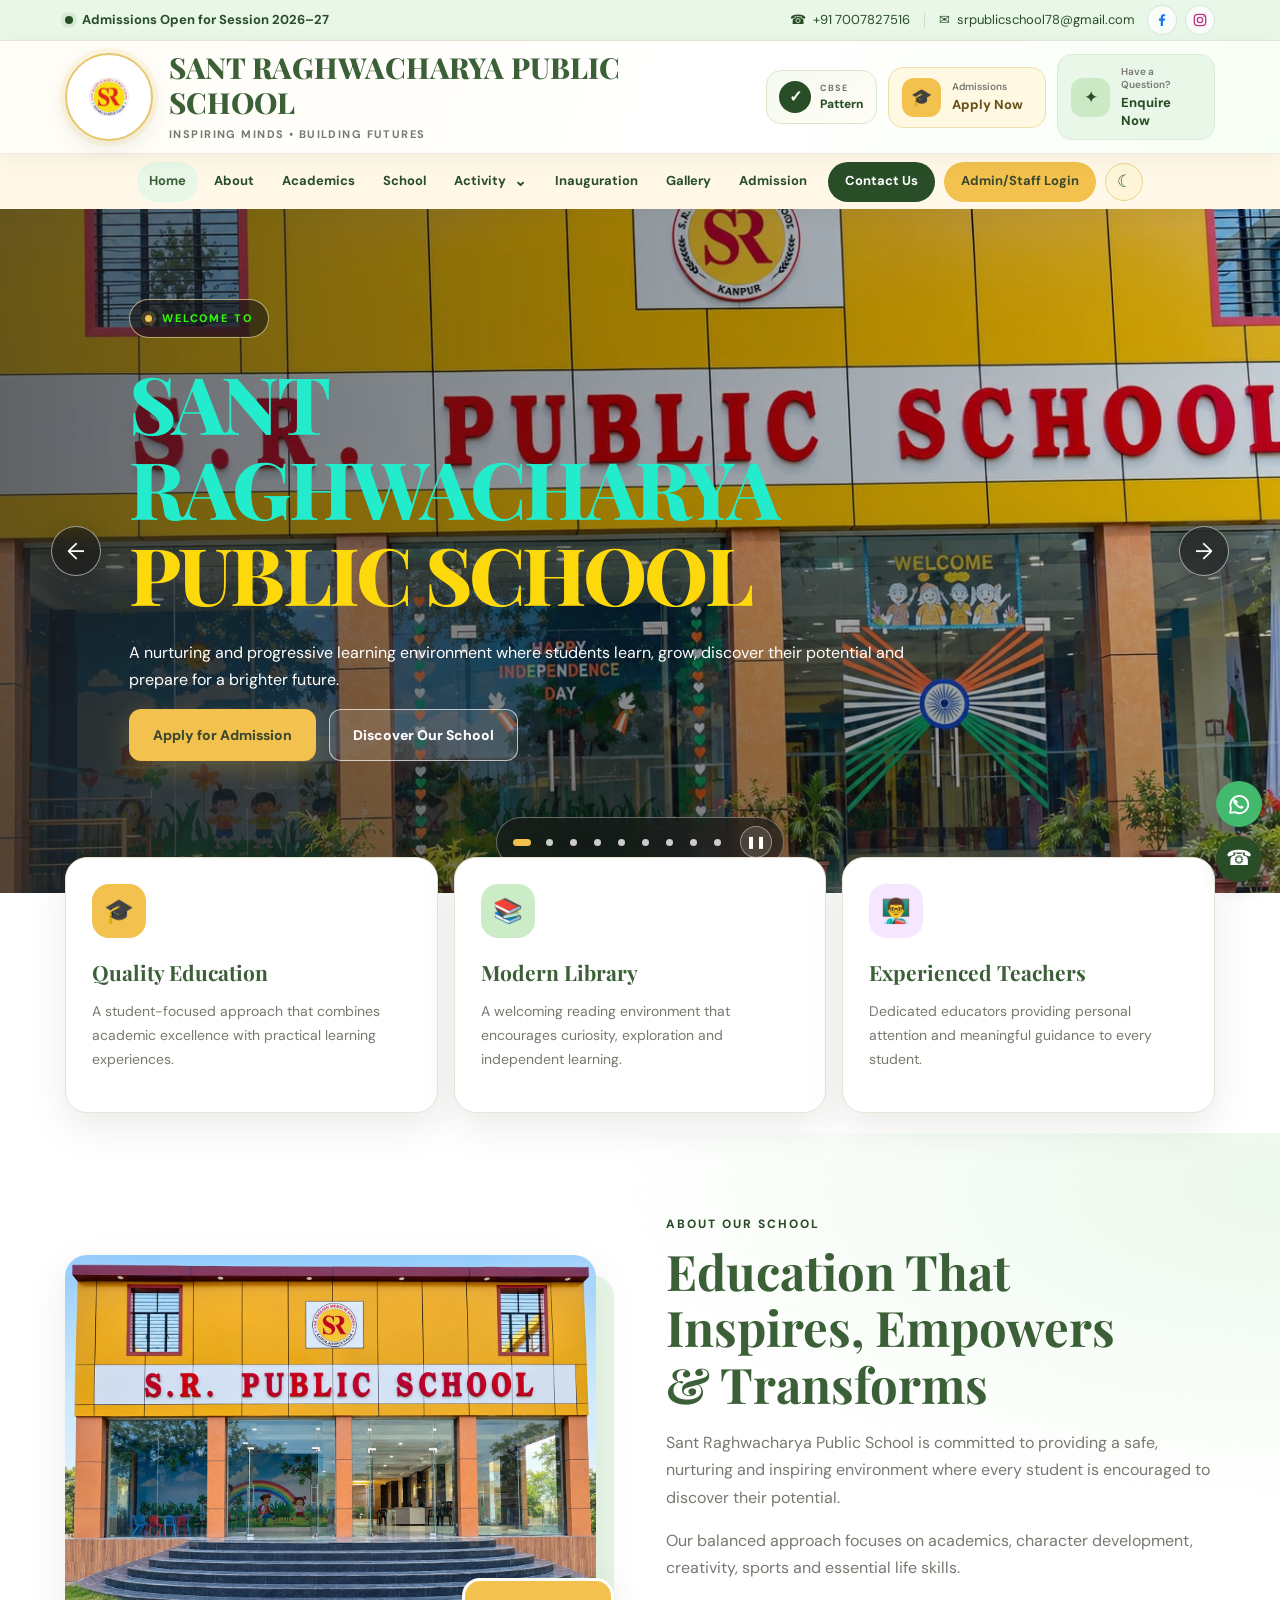
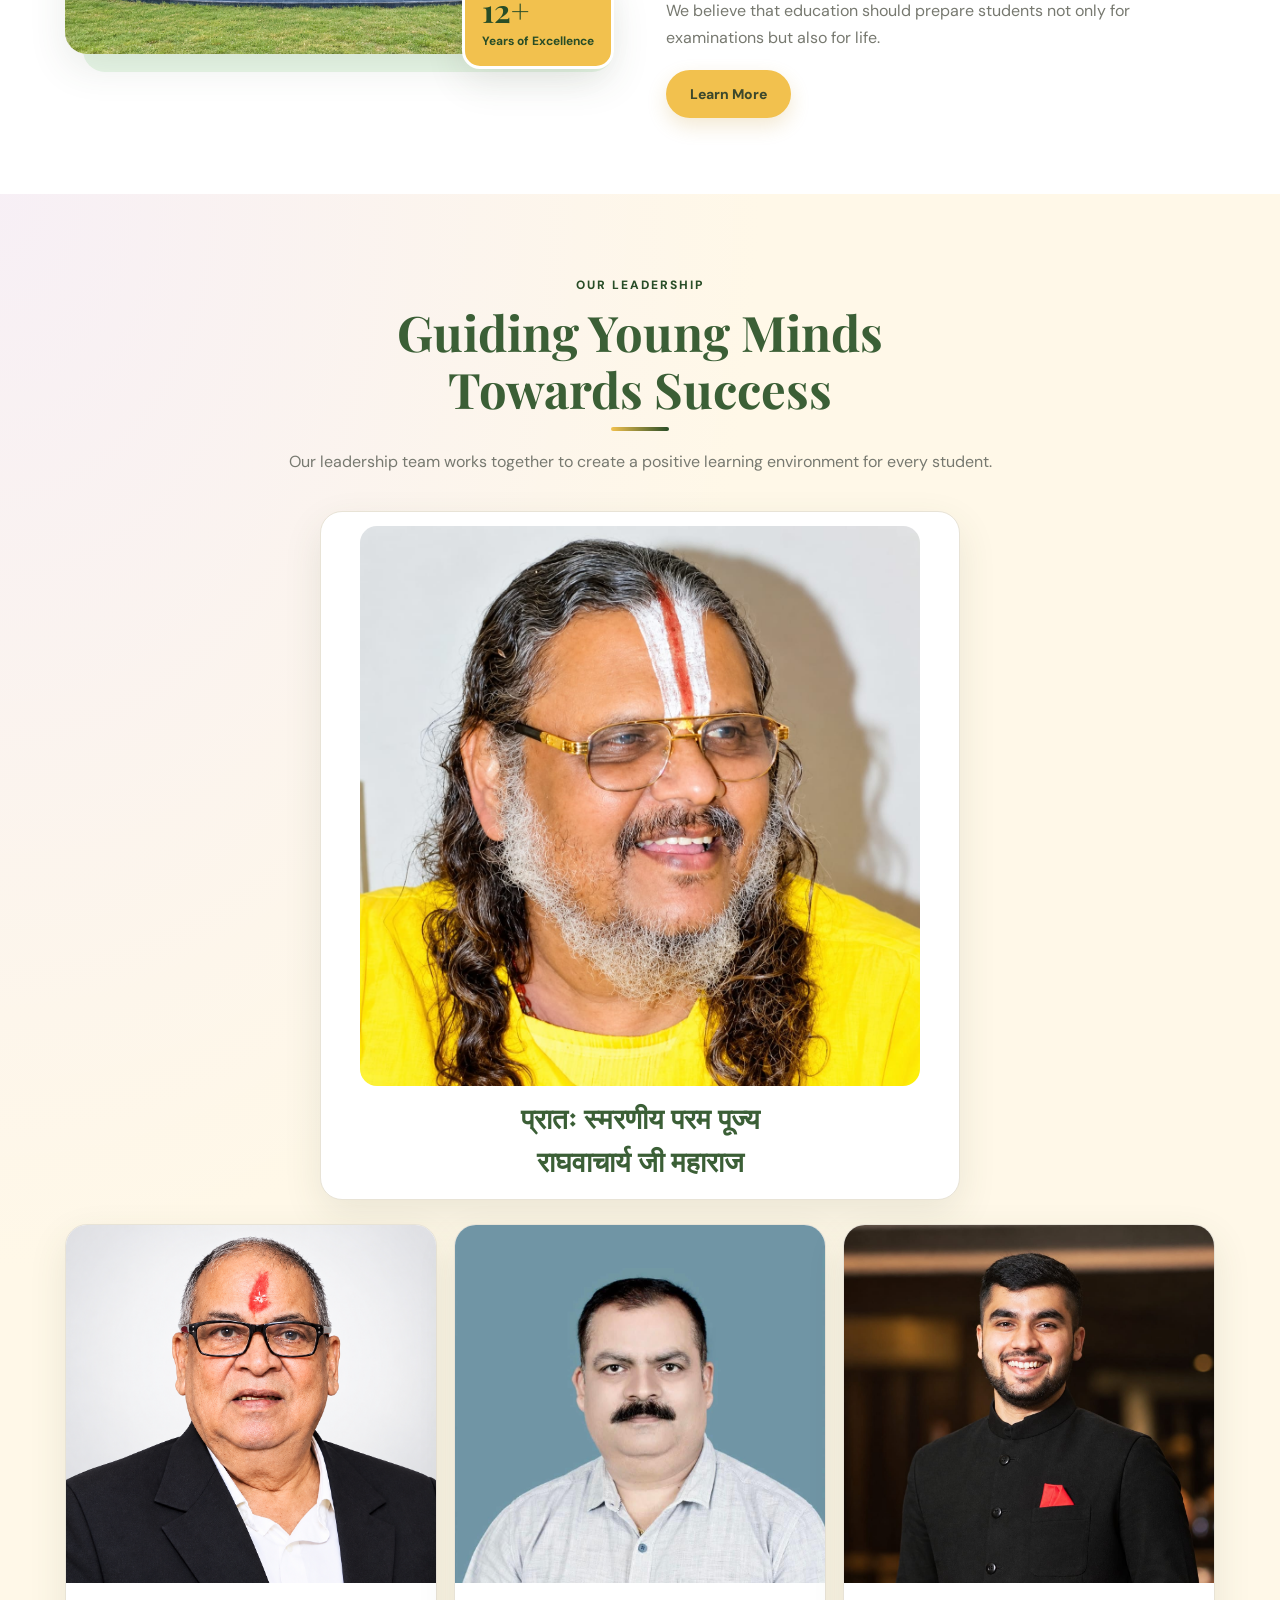
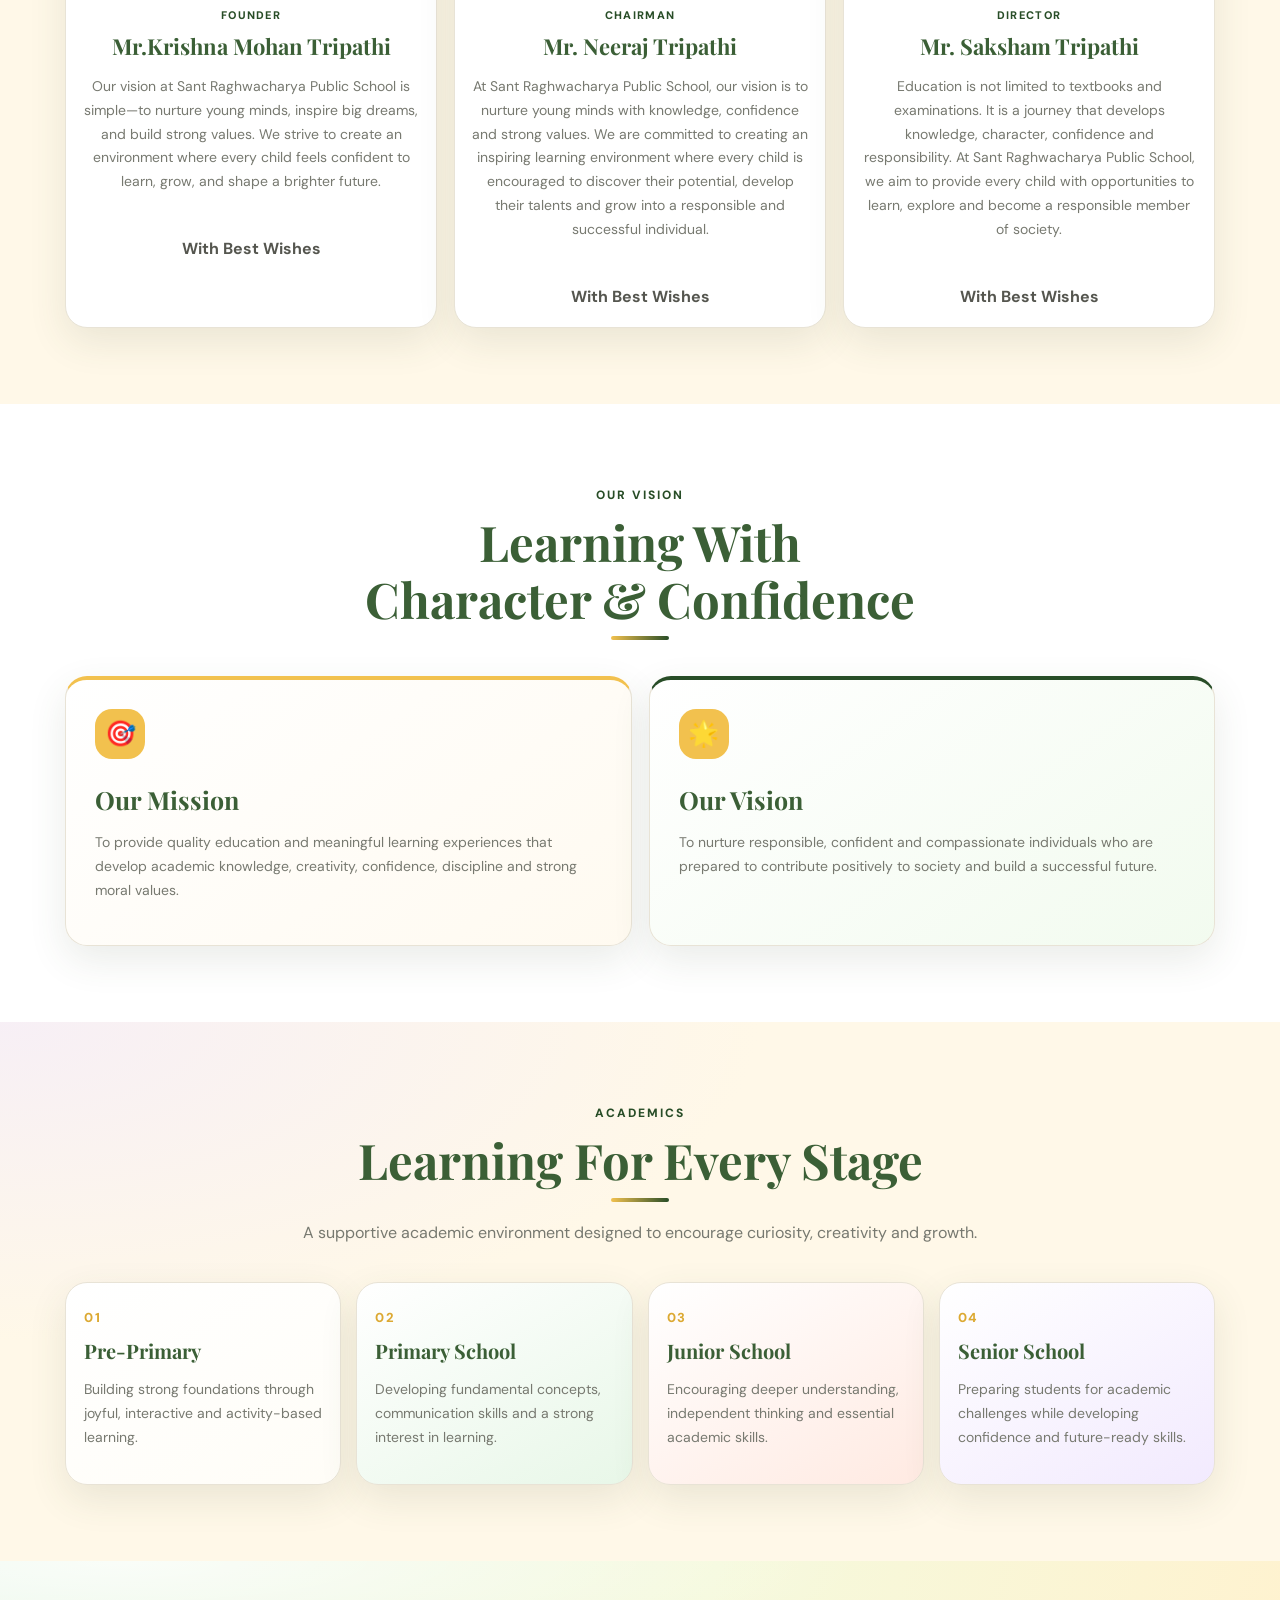
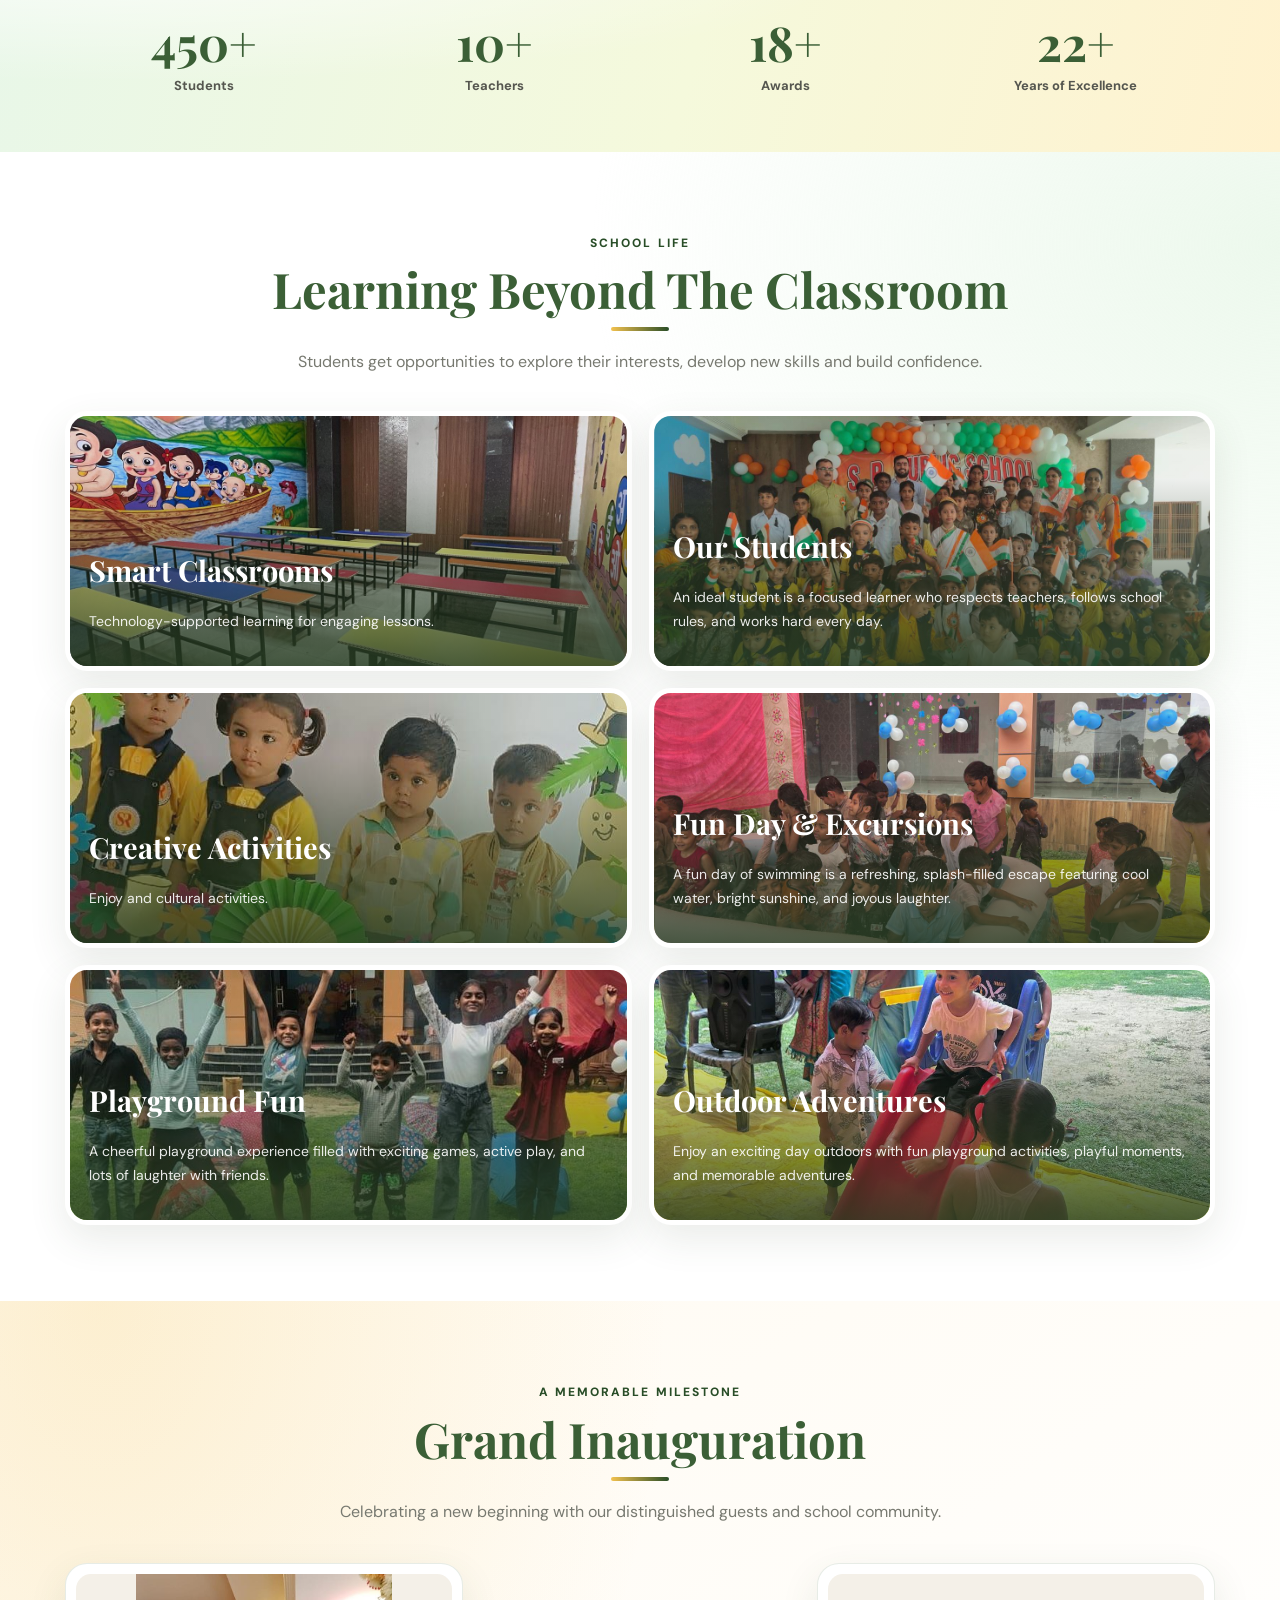
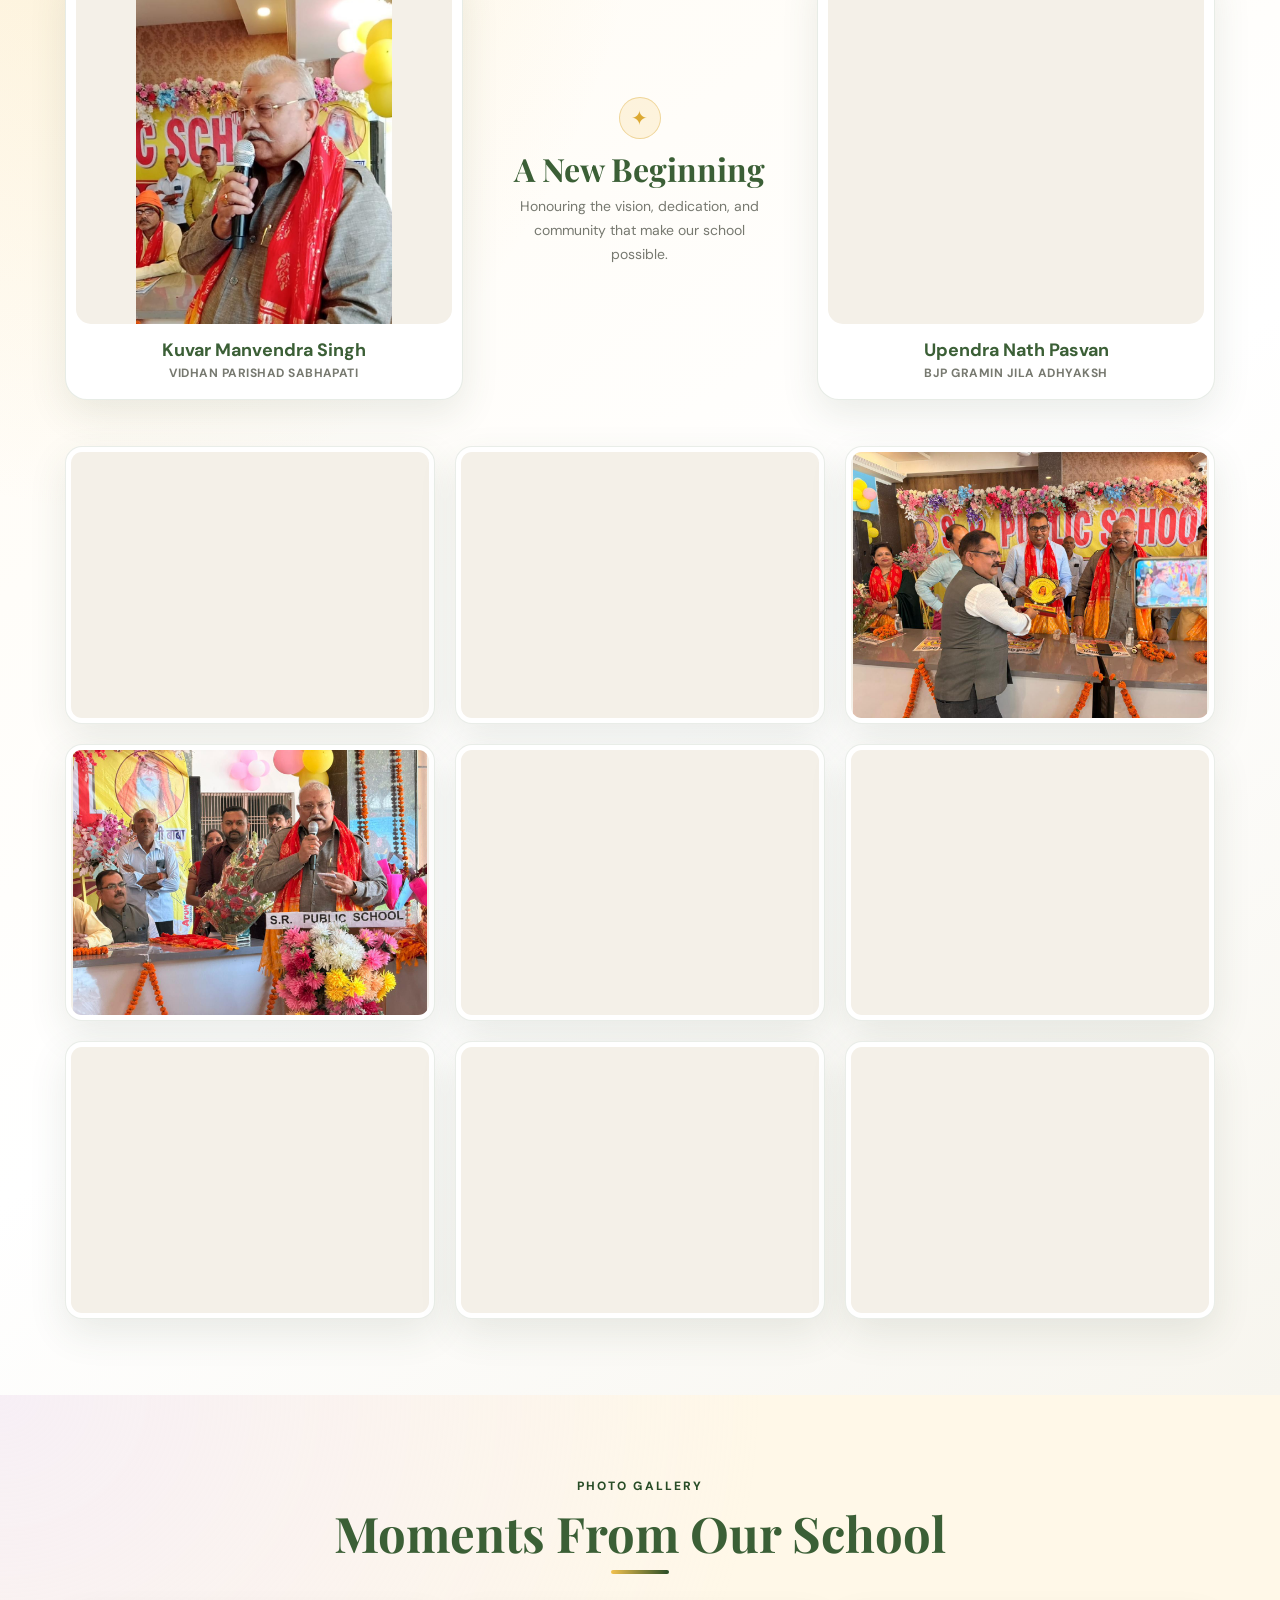
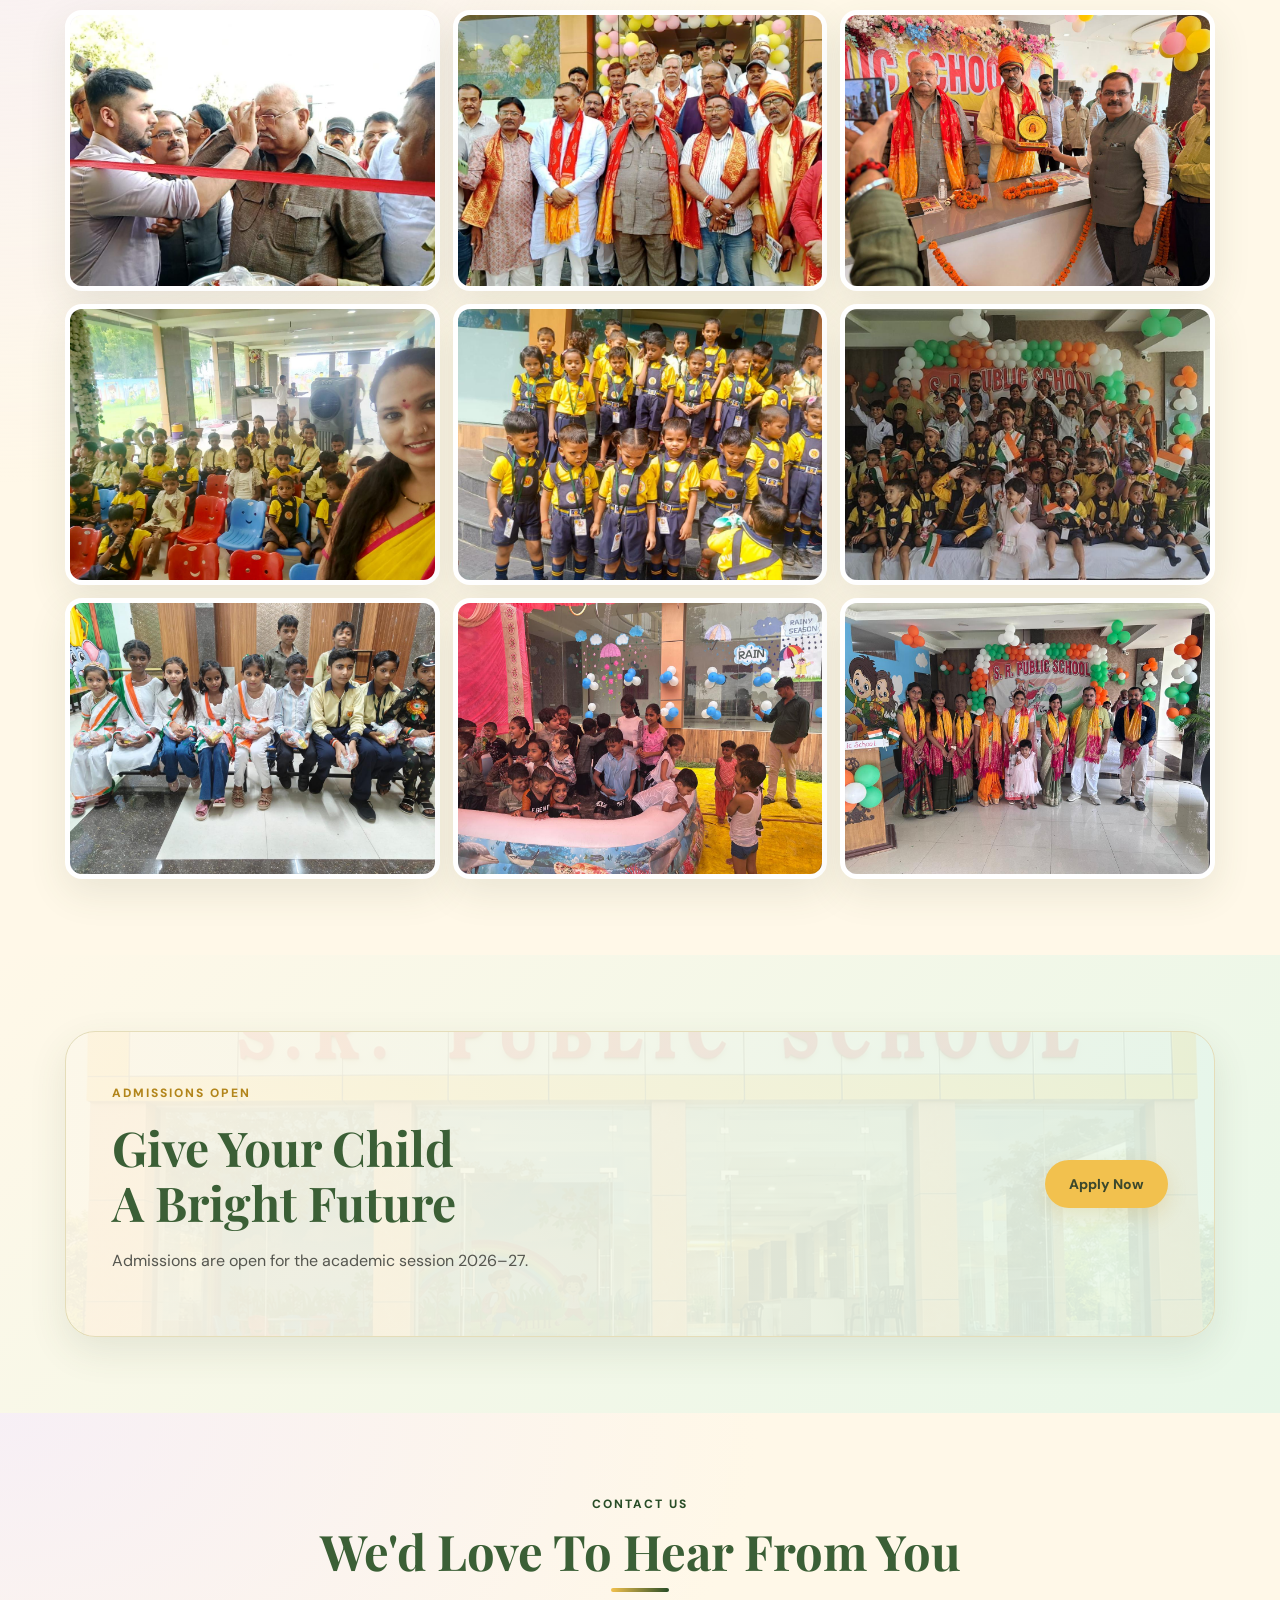
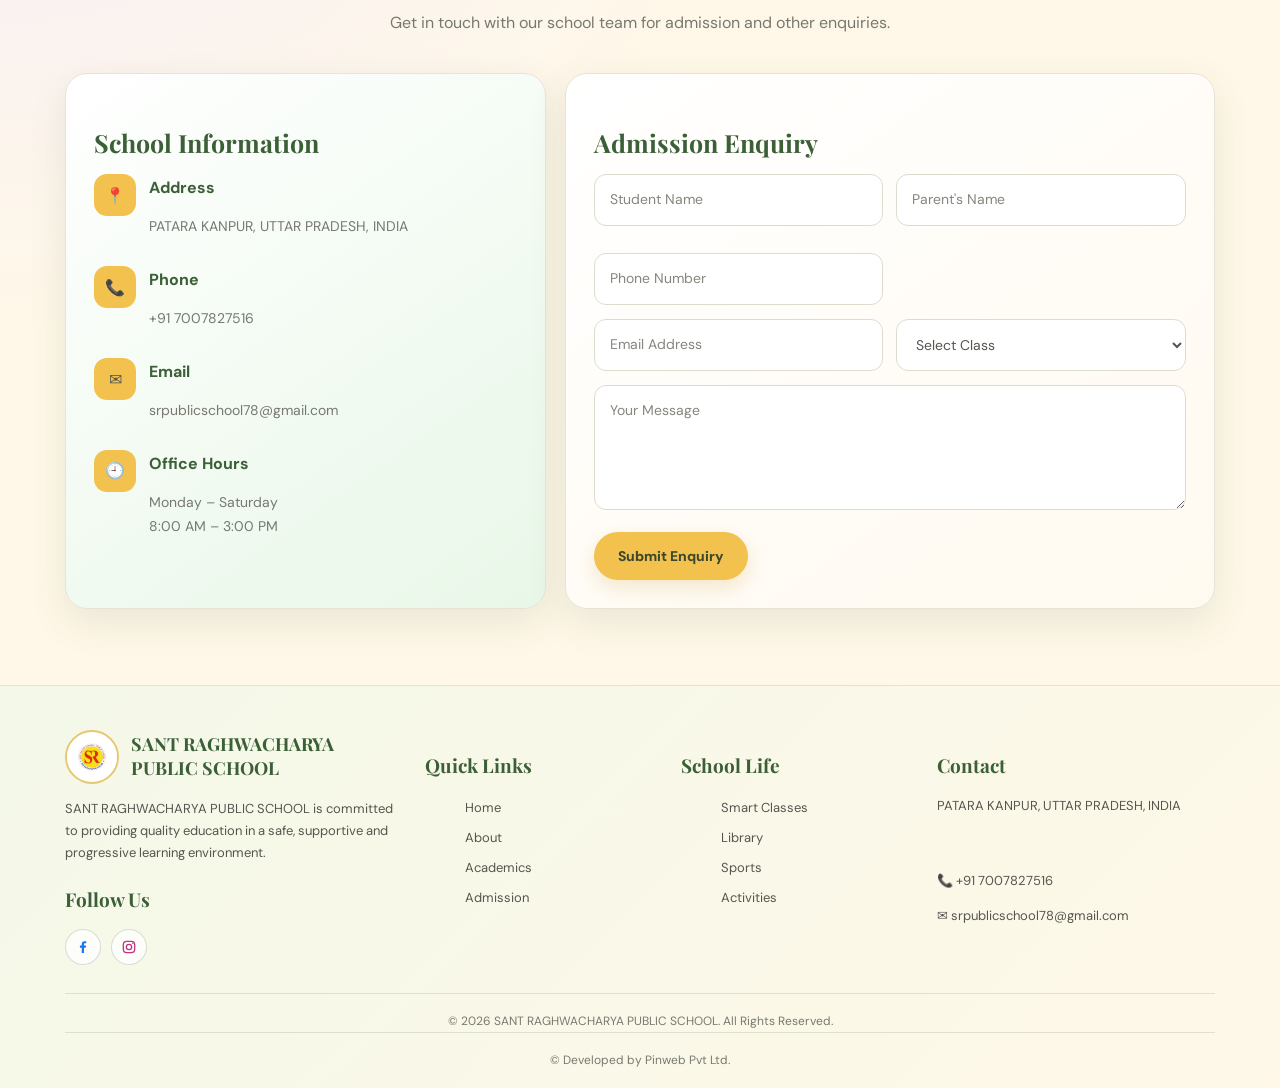
==== commit 29b3b4c1: "adjust links" ====
--- a/index.html
+++ b/index.html
@@ -34,40 +34,43 @@
             </div>
 
             <div class="topbar-right">
-                <a id="topPhone" href="#" aria-label="Call the school">
-                    <span class="top-icon" aria-hidden="true">☎</span>
-                    <span class="top-text"></span>
-                </a>
-                <span class="top-divider" aria-hidden="true"></span>
-                <a id="topEmail" href="#" aria-label="Email the school">
-                    <span class="top-icon" aria-hidden="true">✉</span>
-                    <span class="top-text"></span>
-                </a>
-                <span class="top-divider" aria-hidden="true"></span>
-                <a
-                    class="top-social-link facebook-link"
-                    href="https://www.facebook.com/share/1M3E2UFipk/?mibextid=wwXIfr"
-                    target="_blank"
-                    rel="noopener noreferrer"
-                    aria-label="Visit our Facebook page"
-                    title="Facebook">
-                    <svg viewBox="0 0 24 24" aria-hidden="true" focusable="false">
-                        <path d="M13.5 21v-8h2.7l.4-3.1h-3.1v-2c0-.9.3-1.5 1.6-1.5h1.7V3.6c-.3 0-1.3-.1-2.5-.1-2.5 0-4.2 1.5-4.2 4.3v2.1H7.4V13h2.7v8h3.4Z" fill="currentColor" />
-                    </svg>
-                </a>
-                <a
-                    class="top-social-link instagram-link"
-                    href="https://instagram.com/srpub.licschoolpride?vrfl=ajF6OGFxbHYyM3B4"
-                    target="_blank"
-                    rel="noopener noreferrer"
-                    aria-label="Visit our Instagram page"
-                    title="Instagram">
-                    <svg viewBox="0 0 24 24" aria-hidden="true" focusable="false">
-                        <rect x="3.5" y="3.5" width="17" height="17" rx="5" fill="none" stroke="currentColor" stroke-width="2" />
-                        <circle cx="12" cy="12" r="4" fill="none" stroke="currentColor" stroke-width="2" />
-                        <circle cx="17.8" cy="6.5" r="1.1" fill="currentColor" />
-                    </svg>
-                </a>
+                <div class="top-contact-links">
+                    <a id="topPhone" href="#" aria-label="Call the school">
+                        <span class="top-icon" aria-hidden="true">☎</span>
+                        <span class="top-text"></span>
+                    </a>
+                    <span class="top-divider" aria-hidden="true"></span>
+                    <a id="topEmail" href="#" aria-label="Email the school">
+                        <span class="top-icon" aria-hidden="true">✉</span>
+                        <span class="top-text"></span>
+                    </a>
+                </div>
+                <div class="top-social-links" aria-label="Social media">
+                    <a
+                        class="top-social-link facebook-link"
+                        href="https://www.facebook.com/share/1M3E2UFipk/?mibextid=wwXIfr"
+                        target="_blank"
+                        rel="noopener noreferrer"
+                        aria-label="Visit our Facebook page"
+                        title="Facebook">
+                        <svg viewBox="0 0 24 24" aria-hidden="true" focusable="false">
+                            <path d="M13.5 21v-8h2.7l.4-3.1h-3.1v-2c0-.9.3-1.5 1.6-1.5h1.7V3.6c-.3 0-1.3-.1-2.5-.1-2.5 0-4.2 1.5-4.2 4.3v2.1H7.4V13h2.7v8h3.4Z" fill="currentColor" />
+                        </svg>
+                    </a>
+                    <a
+                        class="top-social-link instagram-link"
+                        href="https://instagram.com/srpub.licschoolpride?vrfl=ajF6OGFxbHYyM3B4"
+                        target="_blank"
+                        rel="noopener noreferrer"
+                        aria-label="Visit our Instagram page"
+                        title="Instagram">
+                        <svg viewBox="0 0 24 24" aria-hidden="true" focusable="false">
+                            <rect x="3.5" y="3.5" width="17" height="17" rx="5" fill="none" stroke="currentColor" stroke-width="2" />
+                            <circle cx="12" cy="12" r="4" fill="none" stroke="currentColor" stroke-width="2" />
+                            <circle cx="17.8" cy="6.5" r="1.1" fill="currentColor" />
+                        </svg>
+                    </a>
+                </div>
             </div>
         </div>
     </div>
@@ -934,6 +937,35 @@
 
                 <p id="footerDescription"></p>
 
+                <h3>Follow Us</h3>
+
+                <div class="footer-social-links" aria-label="Follow us on social media">
+                    <a
+                        class="top-social-link facebook-link"
+                        href="https://www.facebook.com/share/1M3E2UFipk/?mibextid=wwXIfr"
+                        target="_blank"
+                        rel="noopener noreferrer"
+                        aria-label="Visit our Facebook page"
+                        title="Facebook">
+                        <svg viewBox="0 0 24 24" aria-hidden="true" focusable="false">
+                            <path d="M13.5 21v-8h2.7l.4-3.1h-3.1v-2c0-.9.3-1.5 1.6-1.5h1.7V3.6c-.3 0-1.3-.1-2.5-.1-2.5 0-4.2 1.5-4.2 4.3v2.1H7.4V13h2.7v8h3.4Z" fill="currentColor" />
+                        </svg>
+                    </a>
+                    <a
+                        class="top-social-link instagram-link"
+                        href="https://instagram.com/srpub.licschoolpride?vrfl=ajF6OGFxbHYyM3B4"
+                        target="_blank"
+                        rel="noopener noreferrer"
+                        aria-label="Visit our Instagram page"
+                        title="Instagram">
+                        <svg viewBox="0 0 24 24" aria-hidden="true" focusable="false">
+                            <rect x="3.5" y="3.5" width="17" height="17" rx="5" fill="none" stroke="currentColor" stroke-width="2" />
+                            <circle cx="12" cy="12" r="4" fill="none" stroke="currentColor" stroke-width="2" />
+                            <circle cx="17.8" cy="6.5" r="1.1" fill="currentColor" />
+                        </svg>
+                    </a>
+                </div>
+
             </div>
 
 
--- a/css/style.css
+++ b/css/style.css
@@ -222,7 +222,10 @@
 
 .top-admission,
 .topbar-right,
-.topbar-right a {
+.top-contact-links,
+.top-social-links,
+.topbar-right a,
+.top-contact-links a {
     display: flex;
     align-items: center;
 }
@@ -242,9 +245,20 @@
 }
 
 .topbar-right {
+    flex: 0 1 auto;
+    justify-content: flex-end;
+    gap: 12px;
+}
+
+.top-contact-links {
     flex-wrap: wrap;
     justify-content: flex-end;
     gap: 14px;
+}
+
+.top-social-links {
+    flex: 0 0 auto;
+    gap: 8px;
 }
 
 .topbar-right a {
@@ -1685,6 +1699,31 @@
     font-family: var(--heading);
     font-size: 18px;
     line-height: 1.3;
+}
+
+.footer-social-links {
+    display: flex;
+    flex-wrap: wrap;
+    gap: 10px;
+    margin-top: 12px;
+}
+
+.footer-social-links .top-social-link {
+    display: flex;
+    width: 36px;
+    height: 36px;
+    align-items: center;
+    justify-content: center;
+    border: 1px solid rgba(40, 77, 39, .18);
+    border-radius: 50%;
+    background: rgba(255, 255, 255, .72);
+    transition: color .2s ease, background-color .2s ease, border-color .2s ease, transform .2s ease;
+}
+
+.footer-social-links .top-social-link:hover {
+    transform: translateY(-2px);
+    border-color: currentColor;
+    background: var(--white);
 }
 
 footer h3 {
@@ -2047,9 +2086,20 @@
 
     .topbar-right {
         width: 100%;
+        flex-wrap: wrap;
         justify-content: center;
-        gap: 8px 10px;
+        gap: 6px 12px;
         font-size: 11px;
+    }
+
+    .top-contact-links {
+        justify-content: center;
+        gap: 8px;
+    }
+
+    .top-social-links {
+        justify-content: center;
+        gap: 8px;
     }
 
     .header-inner {
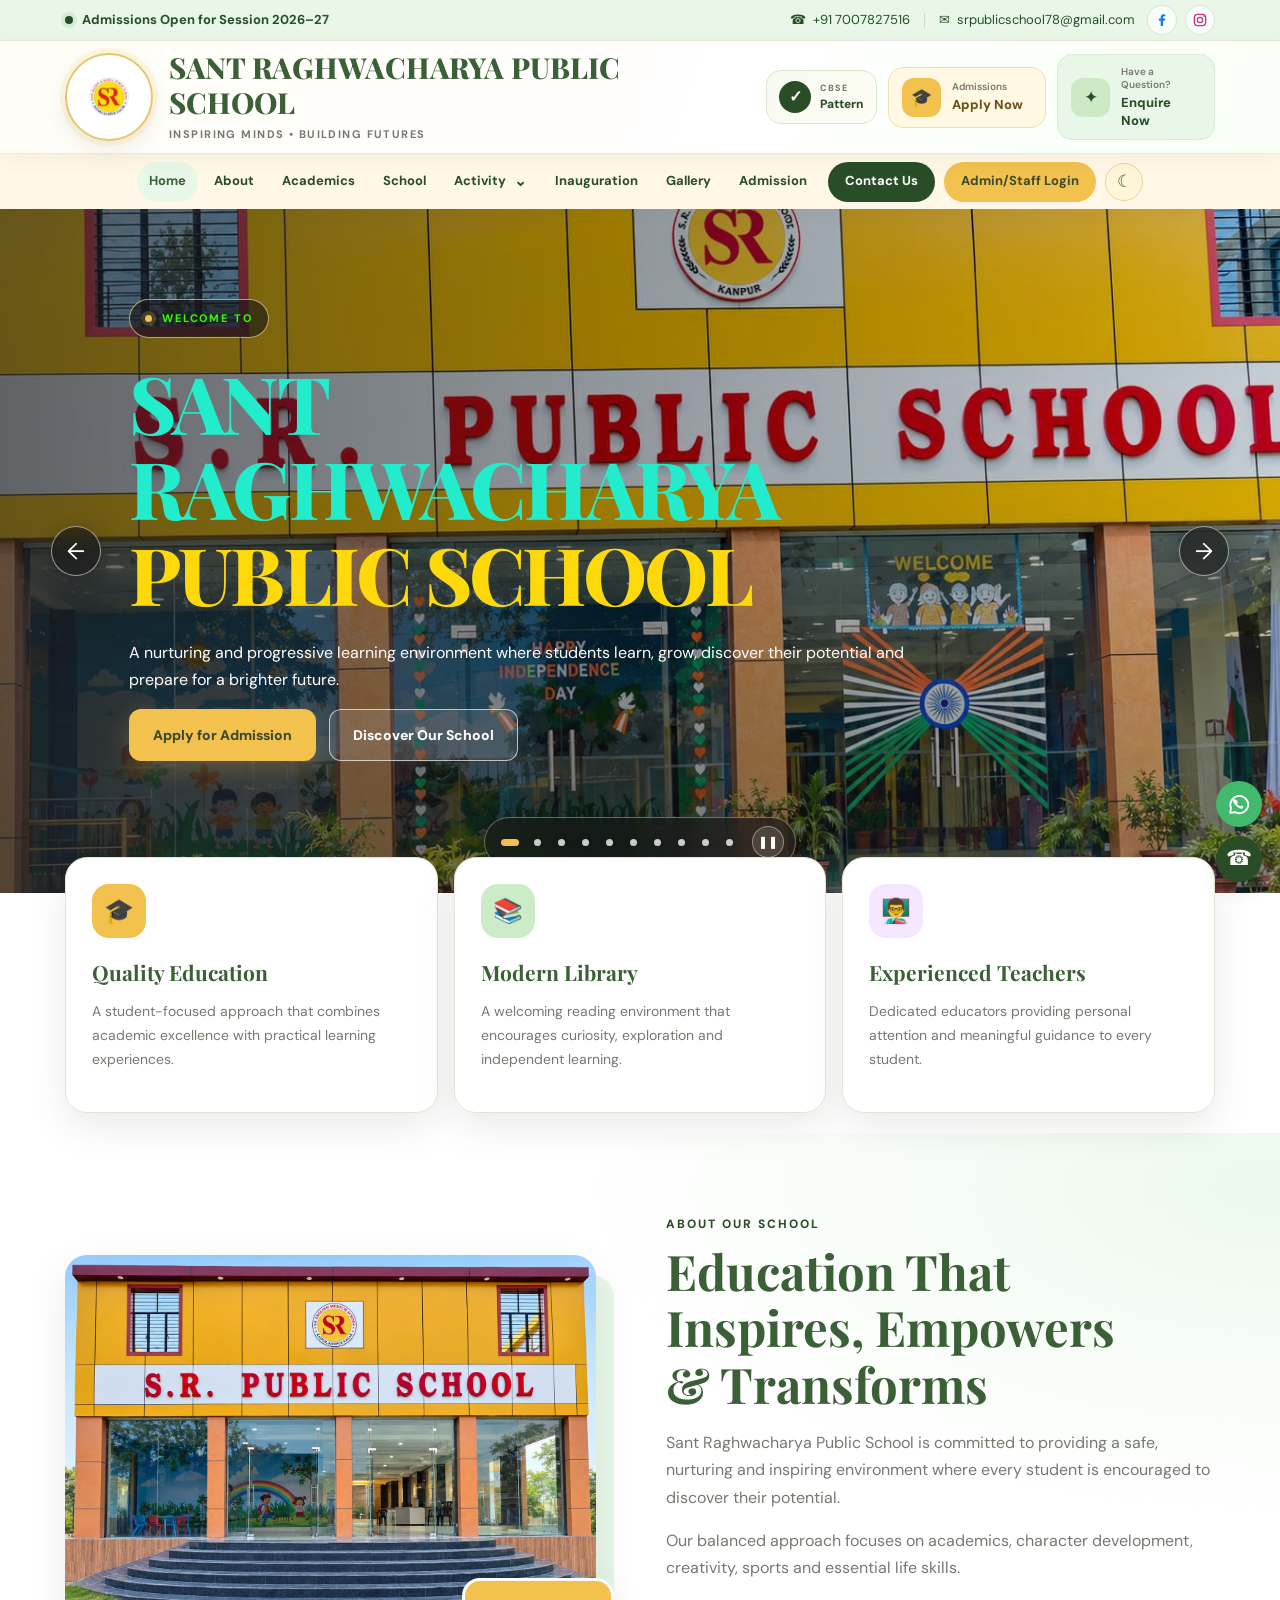
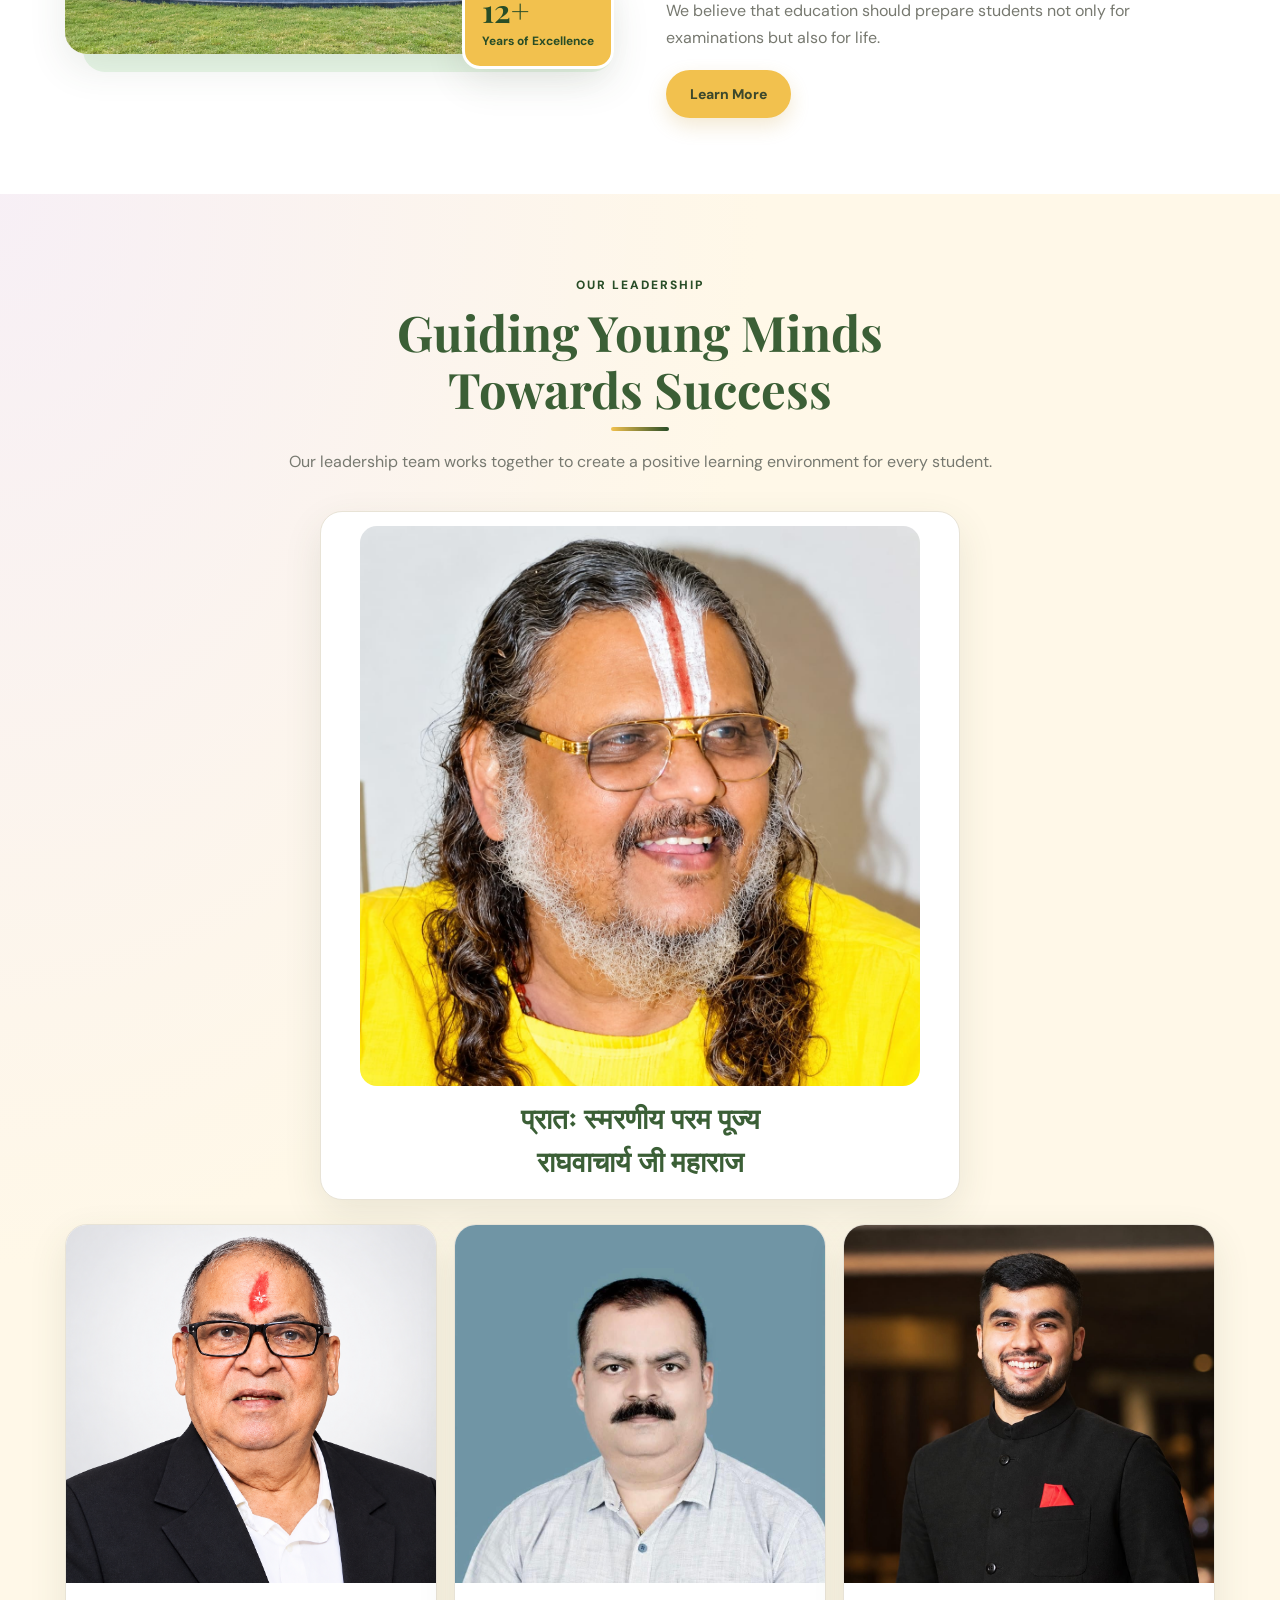
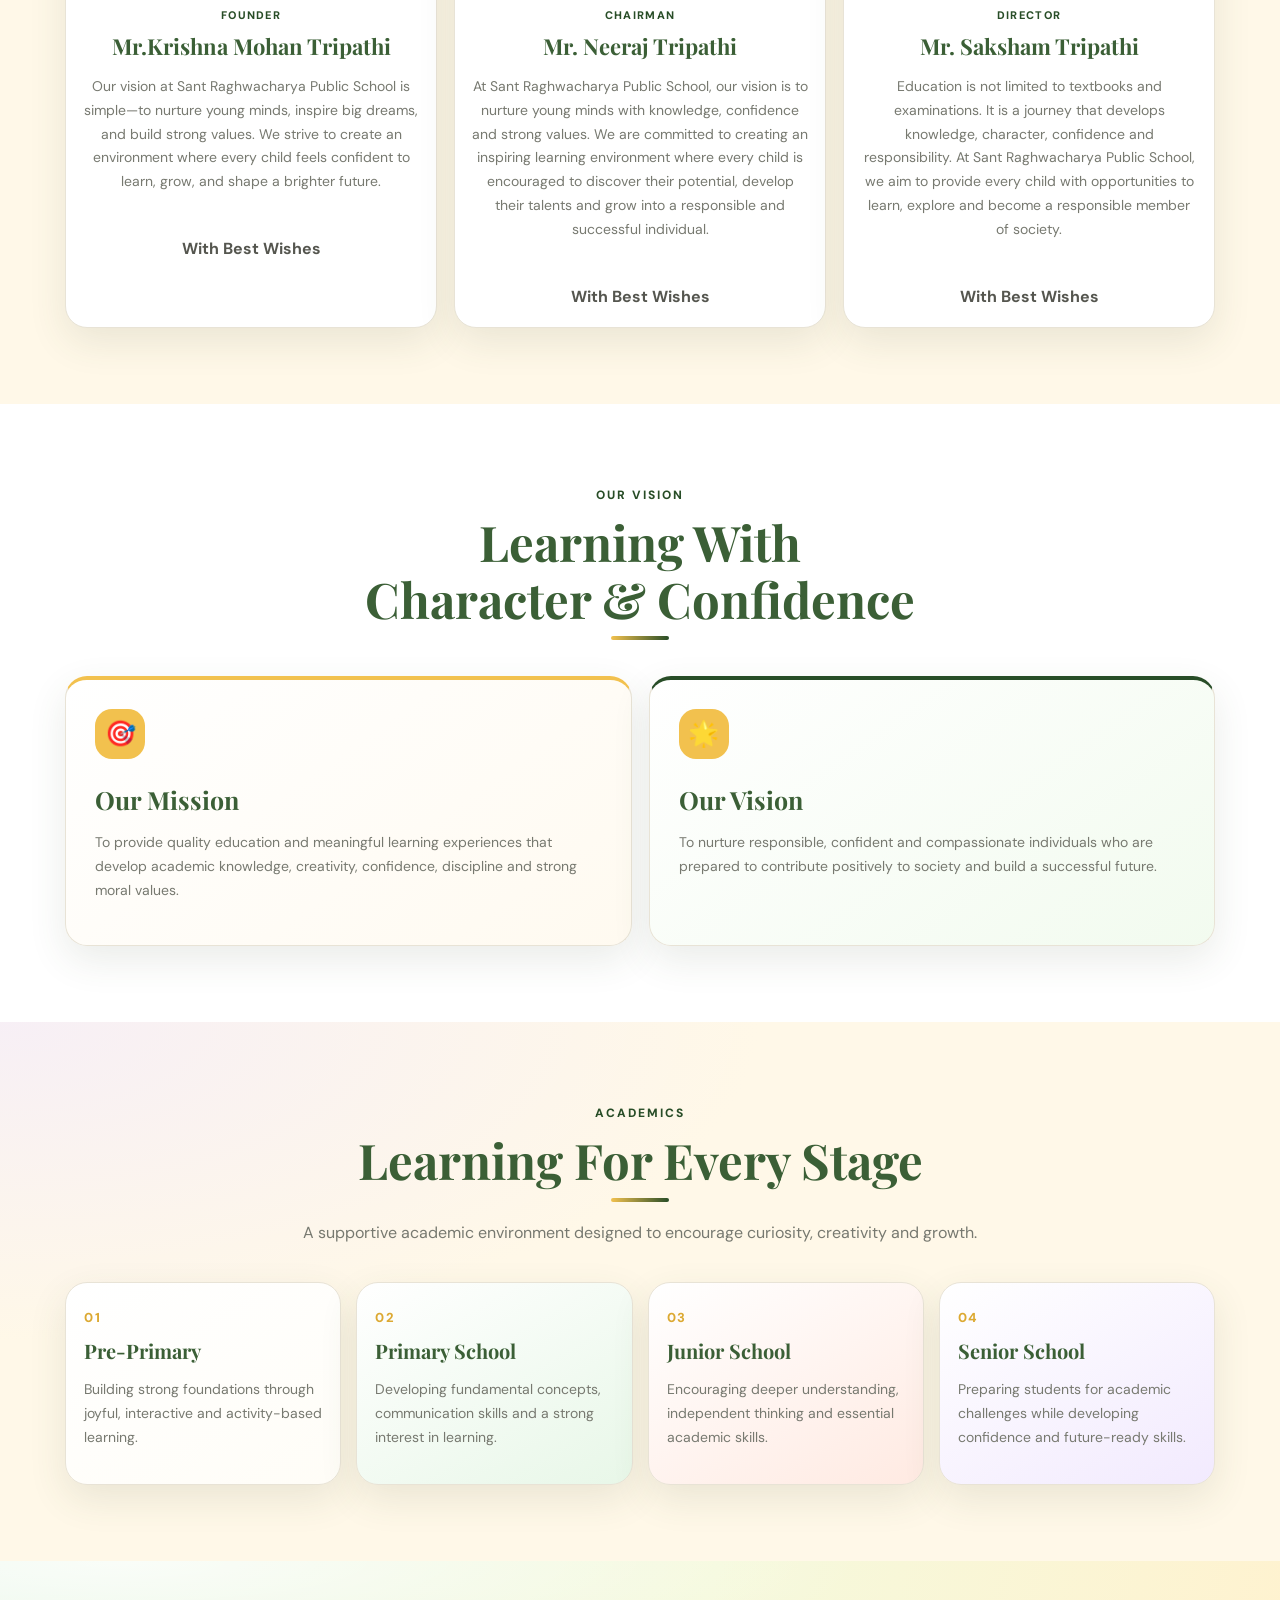
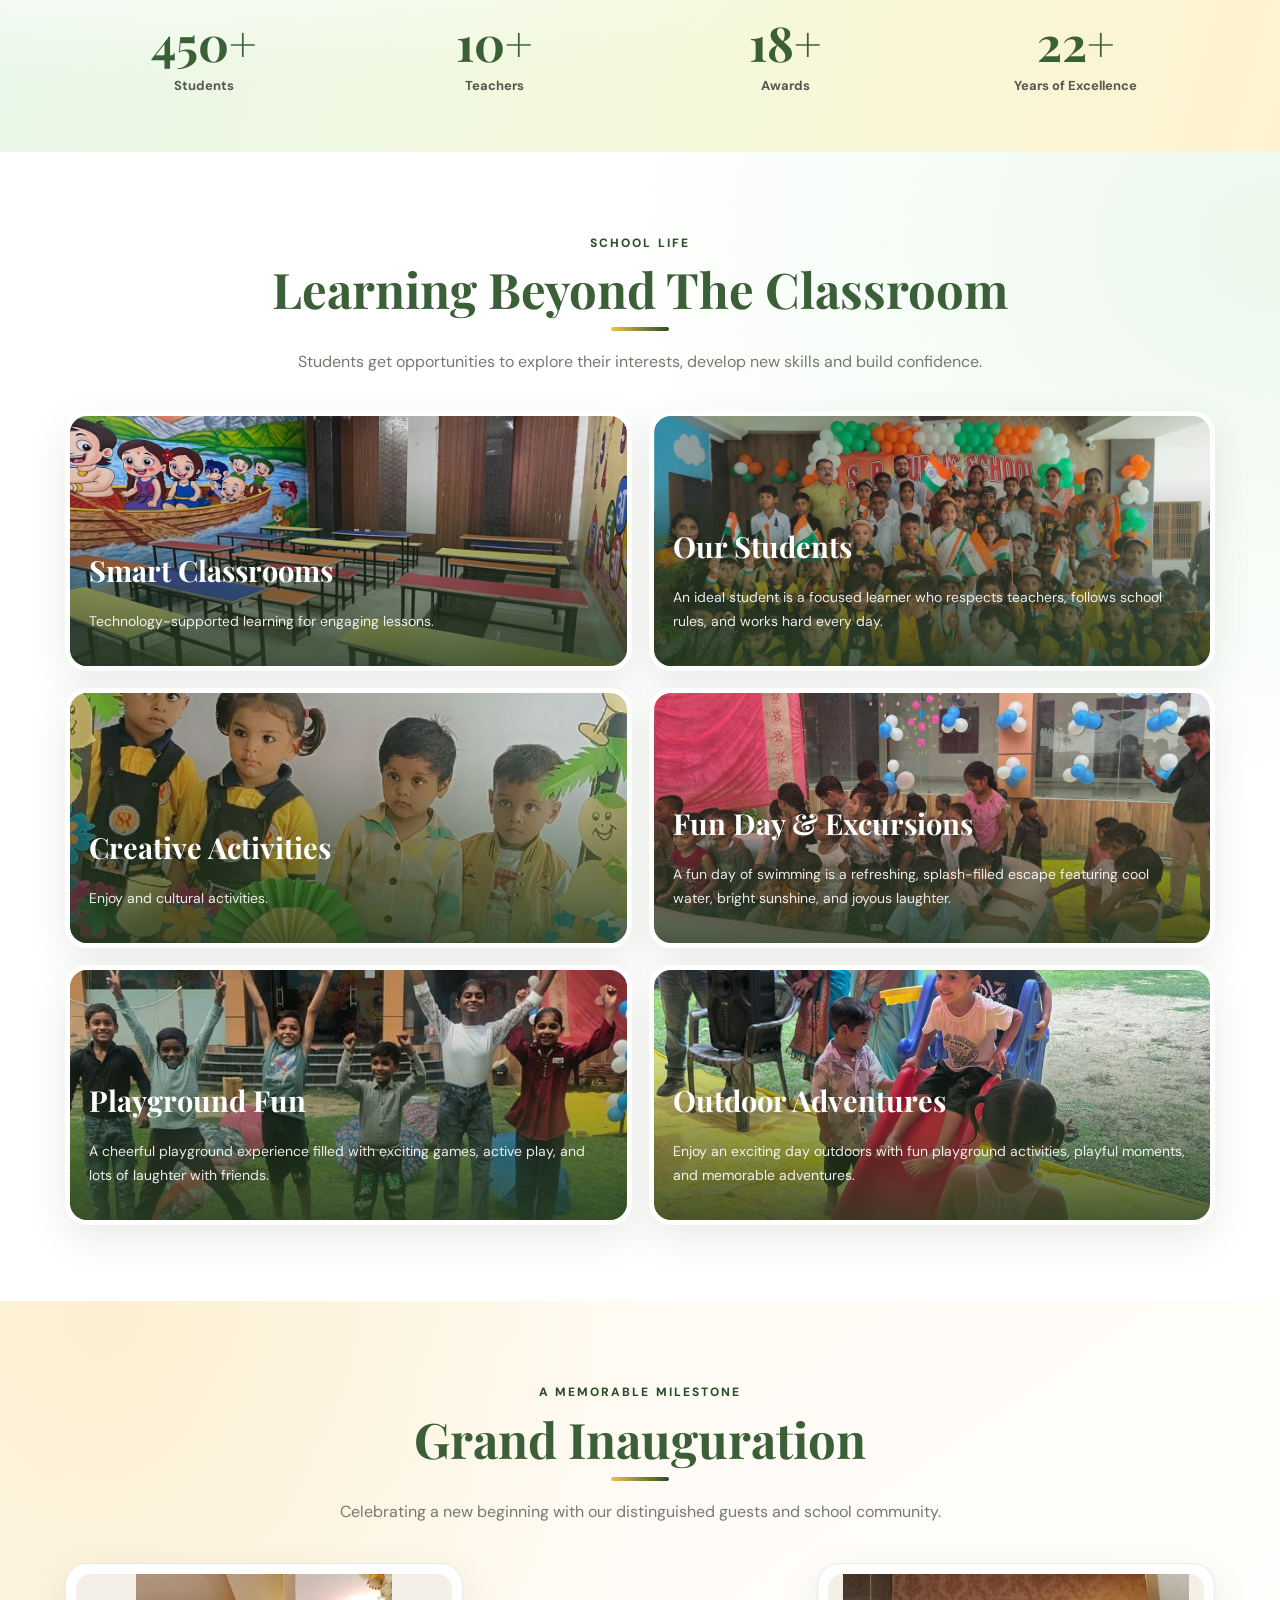
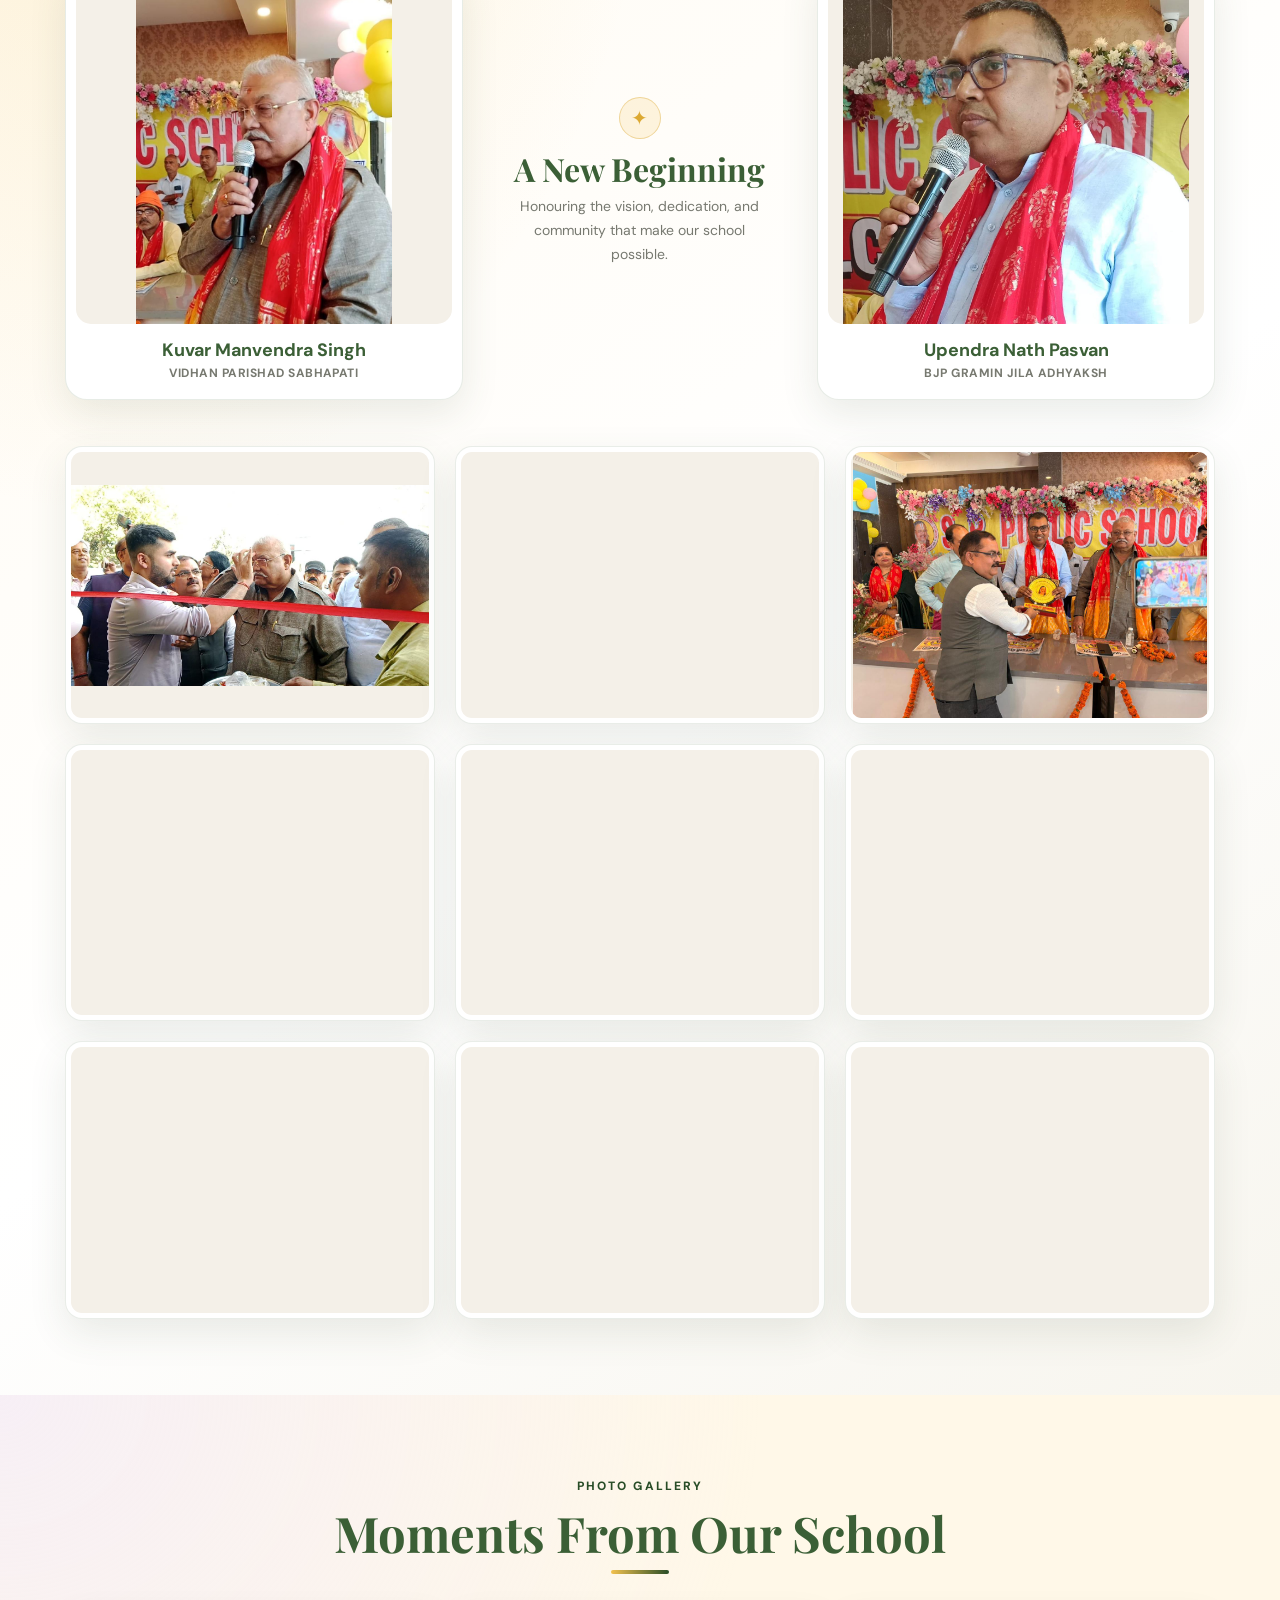
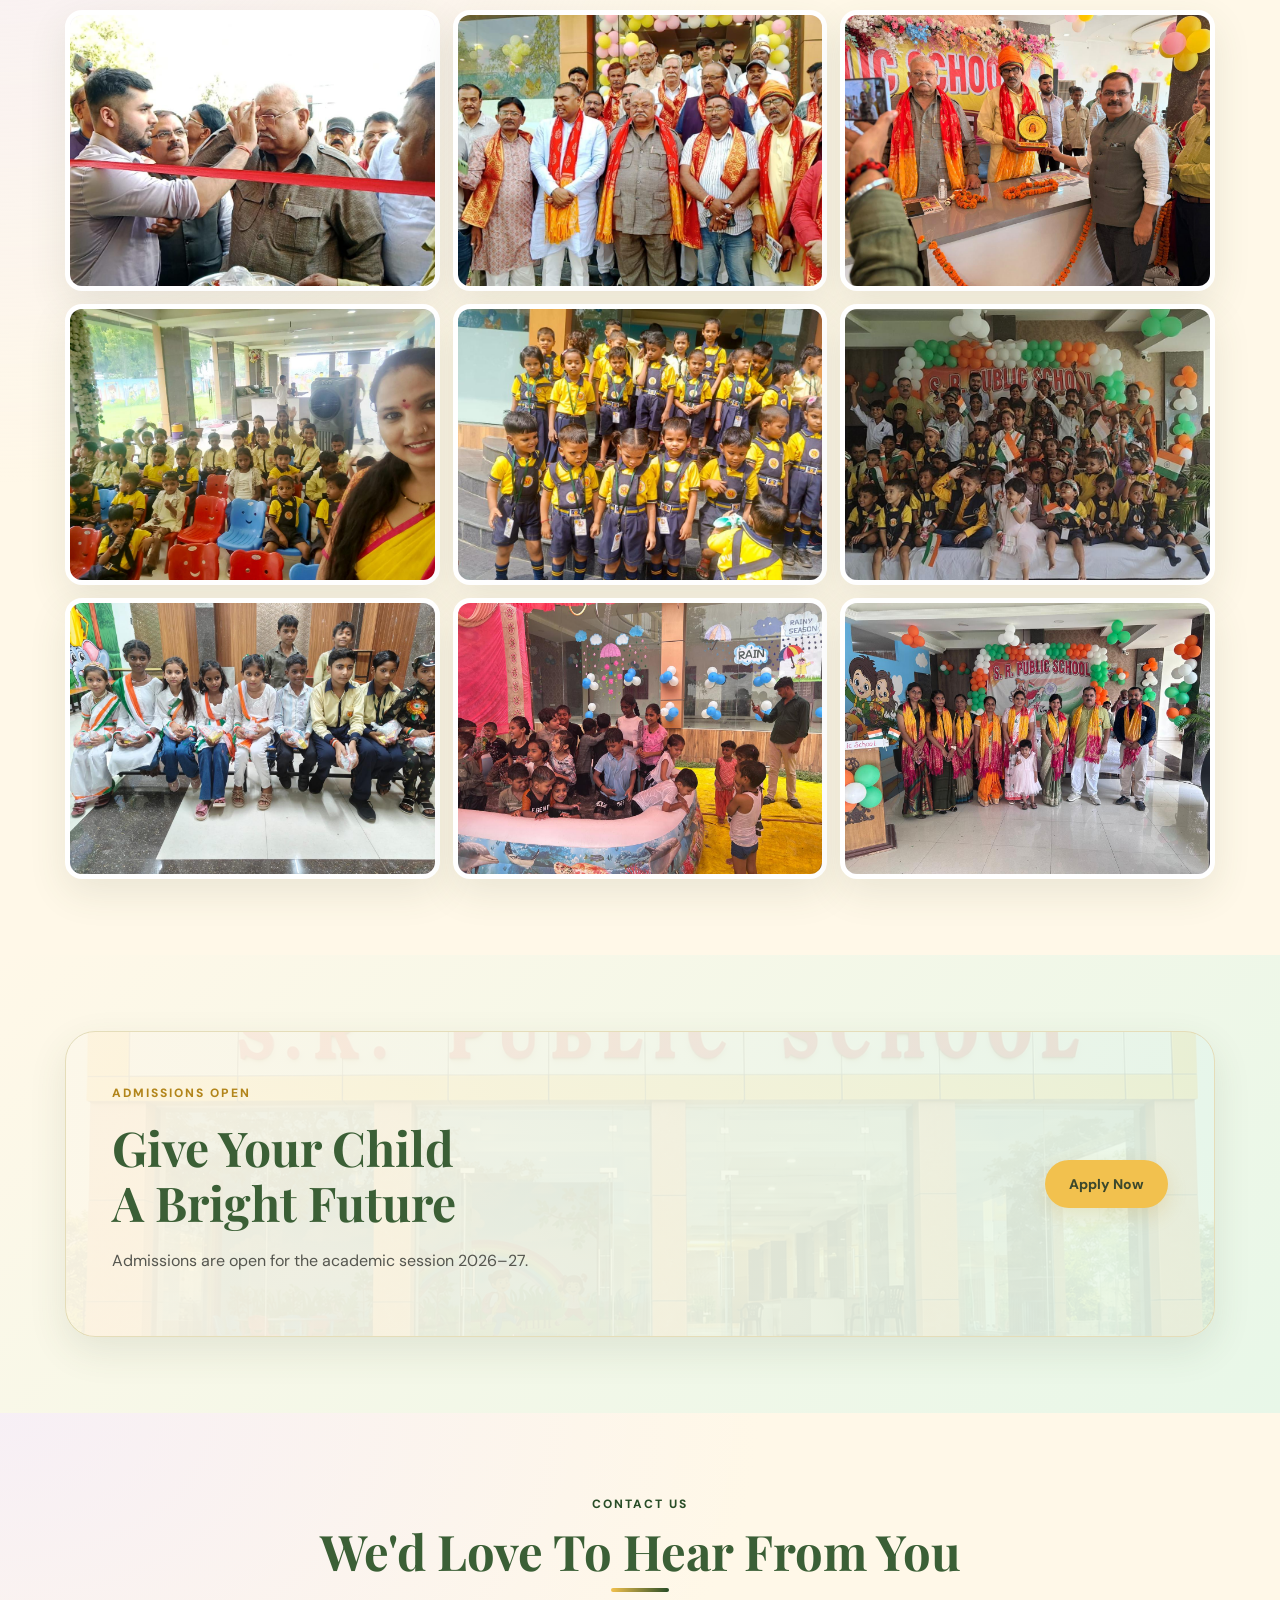
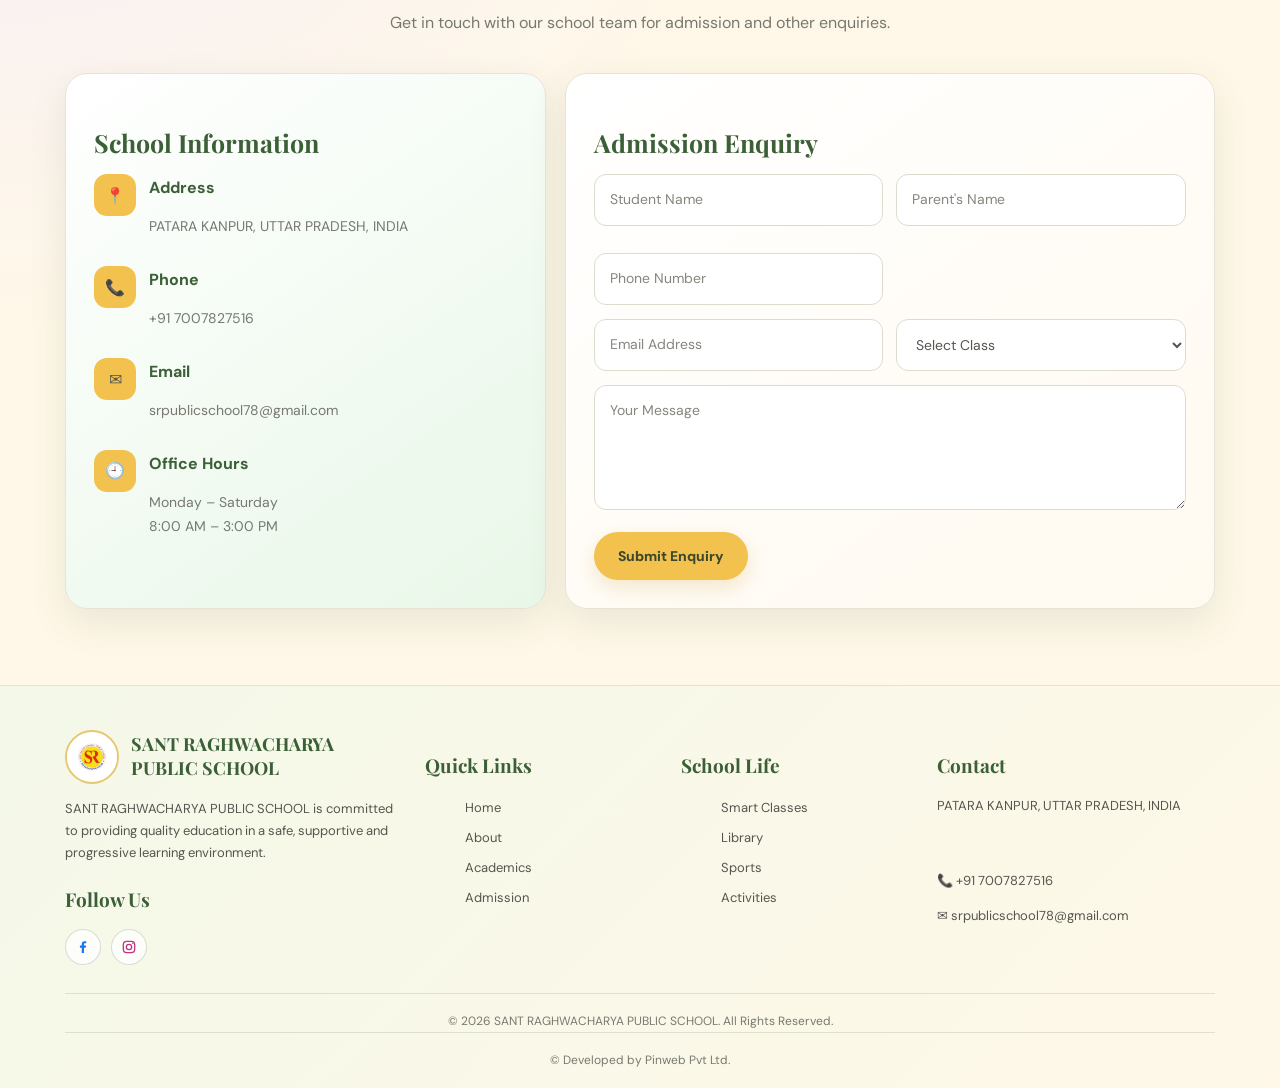
==== commit 8688d644: "add and changes hero" ====
--- a/index.html
+++ b/index.html
@@ -325,7 +325,8 @@
                 <img class="hero-slide" src="assets/slide-4.jpg" alt="School photo 4" aria-hidden="true">
                 <img class="hero-slide" src="assets/slide-5.png" alt="School photo 5" aria-hidden="true">
                 <img class="hero-slide" src="assets/slide-6.jpg" alt="School photo 6" aria-hidden="true">
-                <img class="hero-slide" src="assets/slide-7.png" alt="School photo 7" aria-hidden="true">
+                <img class="hero-slide" src="assets/hero-4.jpeg" alt="School photo 7" aria-hidden="true">
+                <img class="hero-slide" src="assets/slide-7.jpeg" alt="School photo 7" aria-hidden="true">
                 <img class="hero-slide" src="assets/slide-8.jpg" alt="School photo 8" aria-hidden="true">
                 <img class="hero-slide" src="assets/slide-9.jpg" alt="School photo 9" aria-hidden="true">
             </div>
